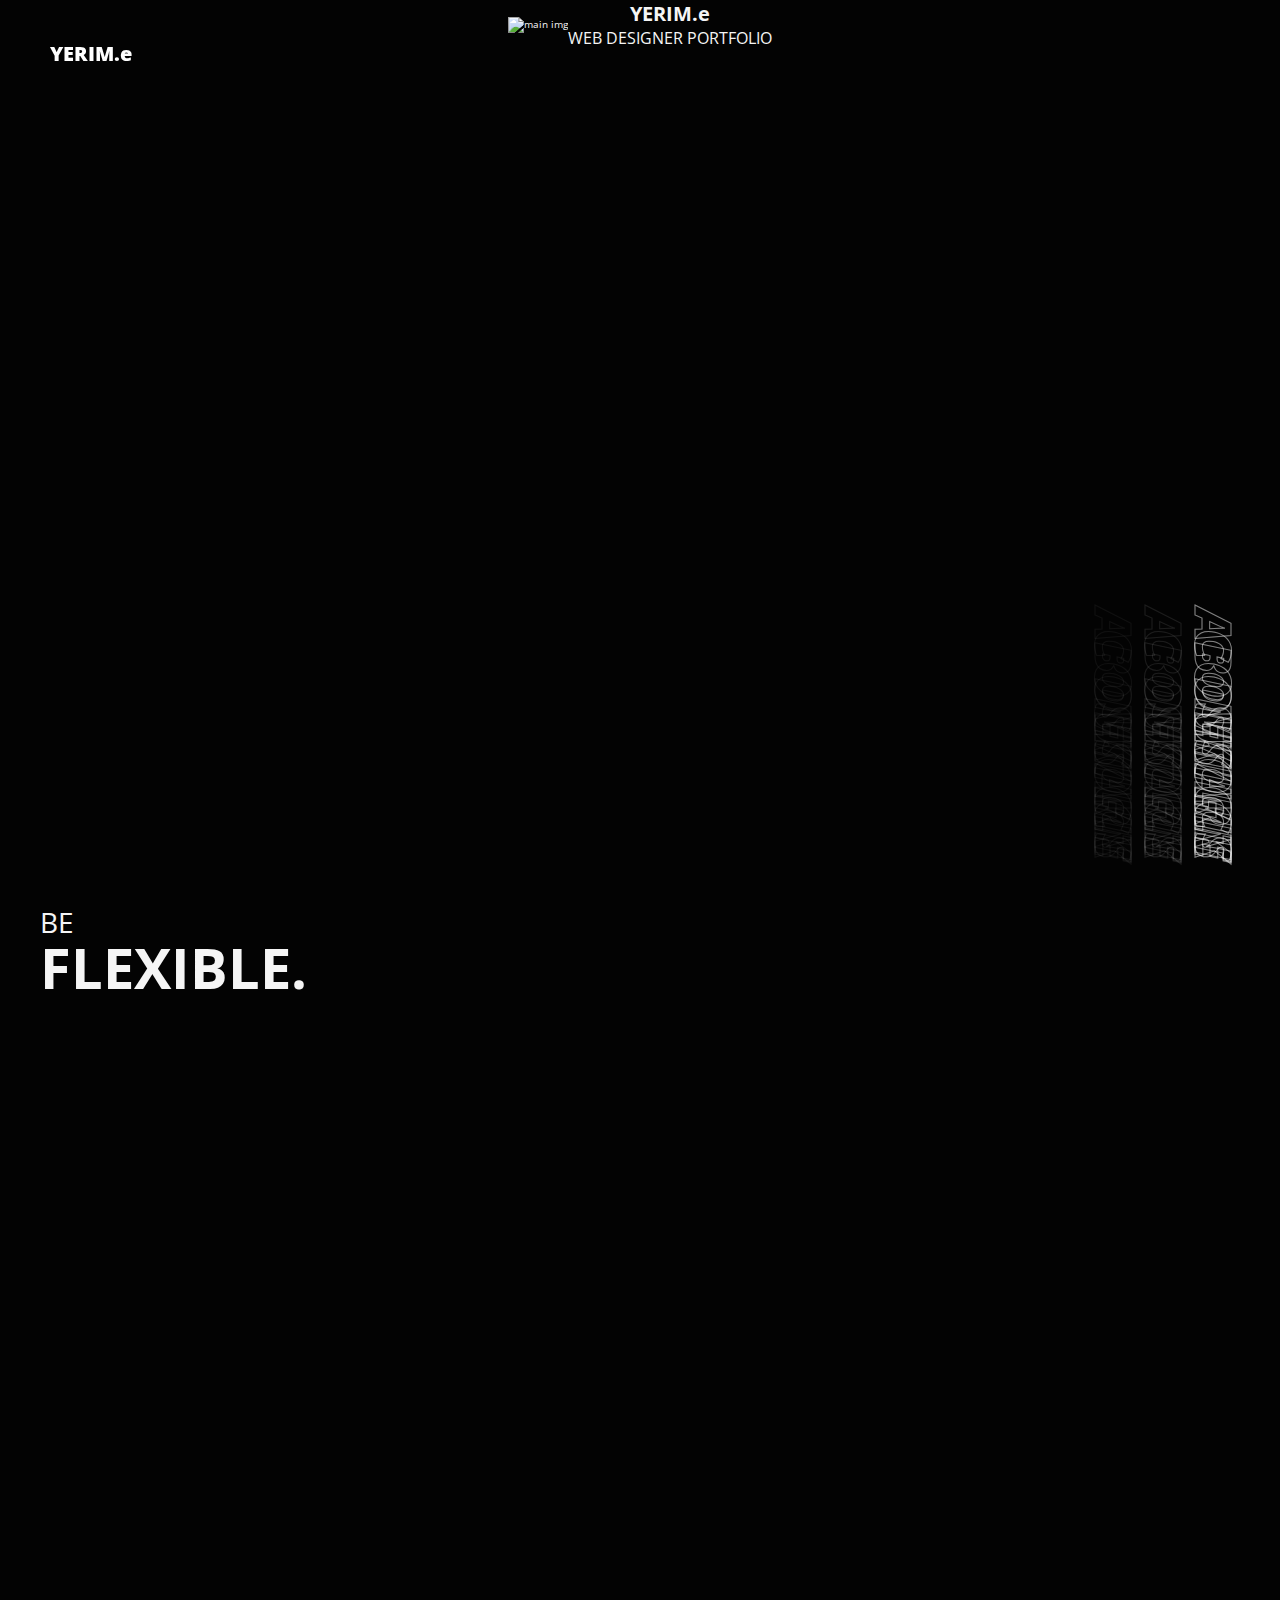
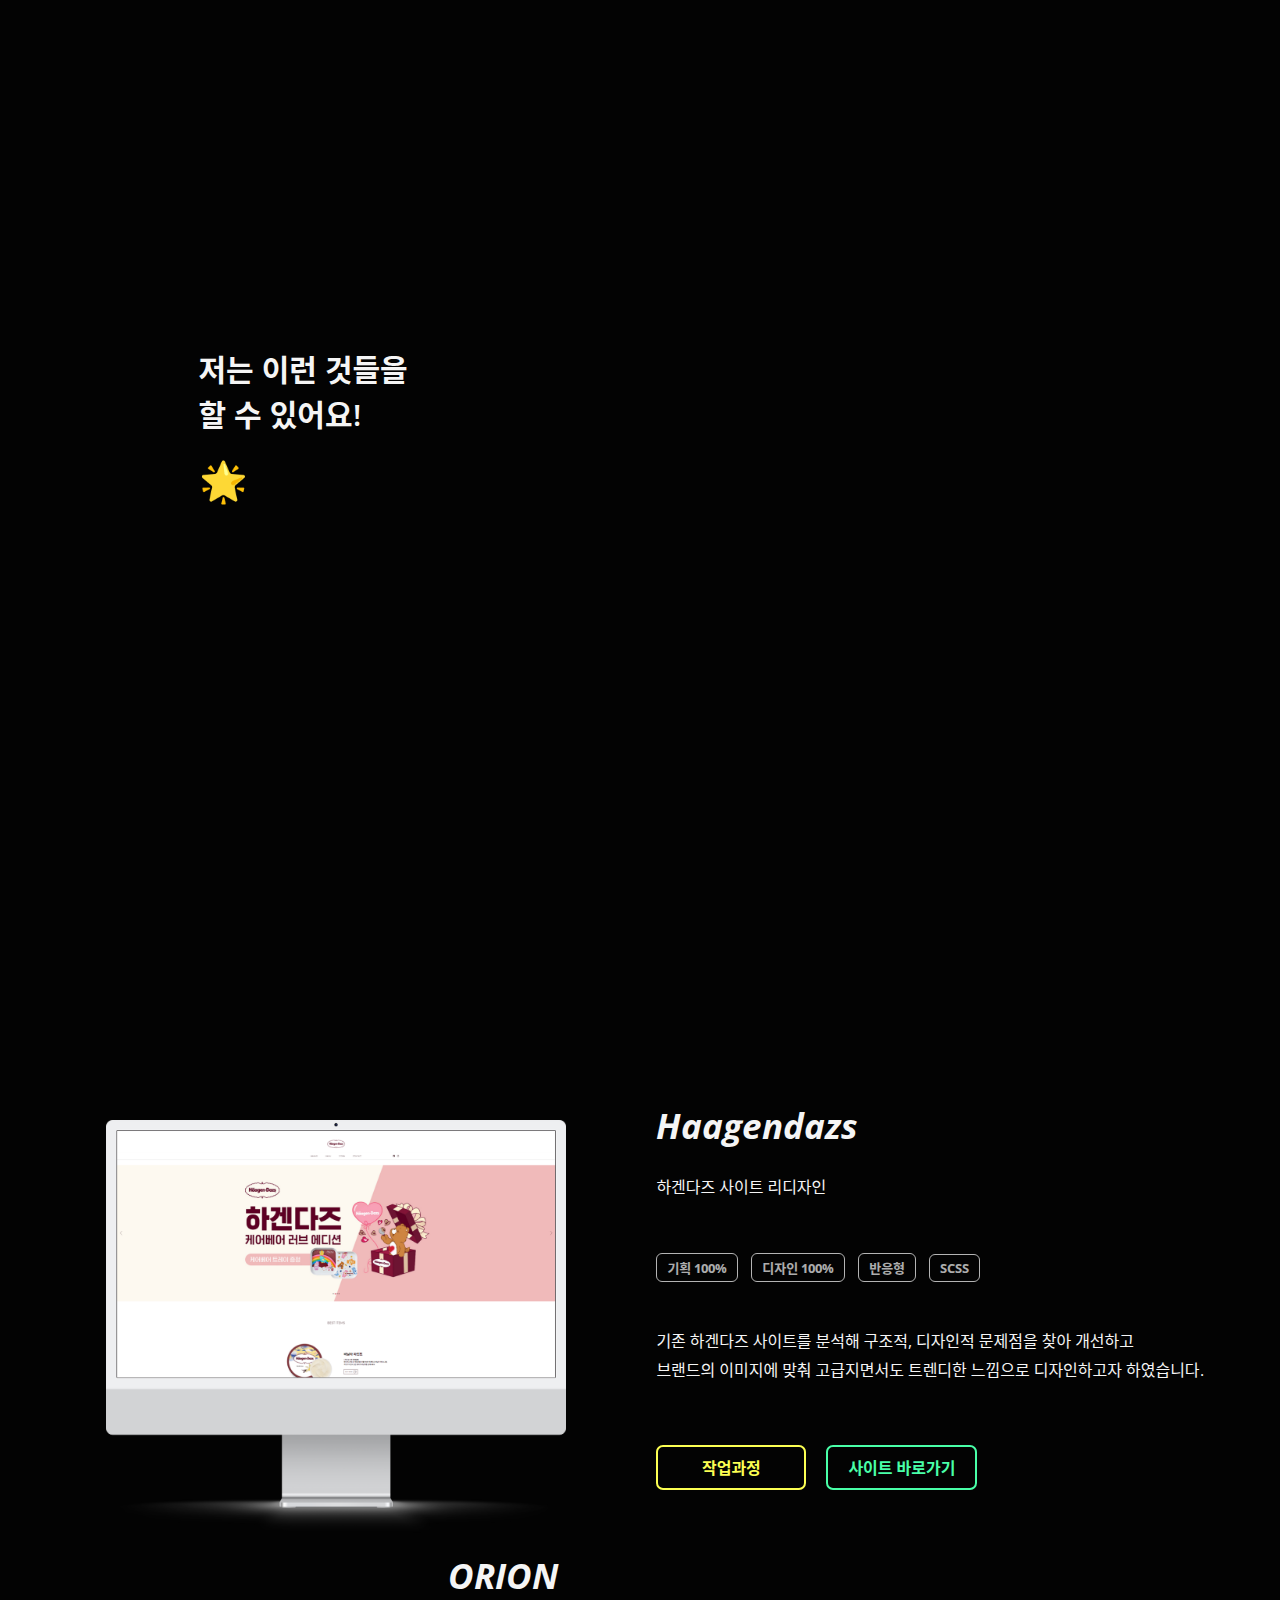
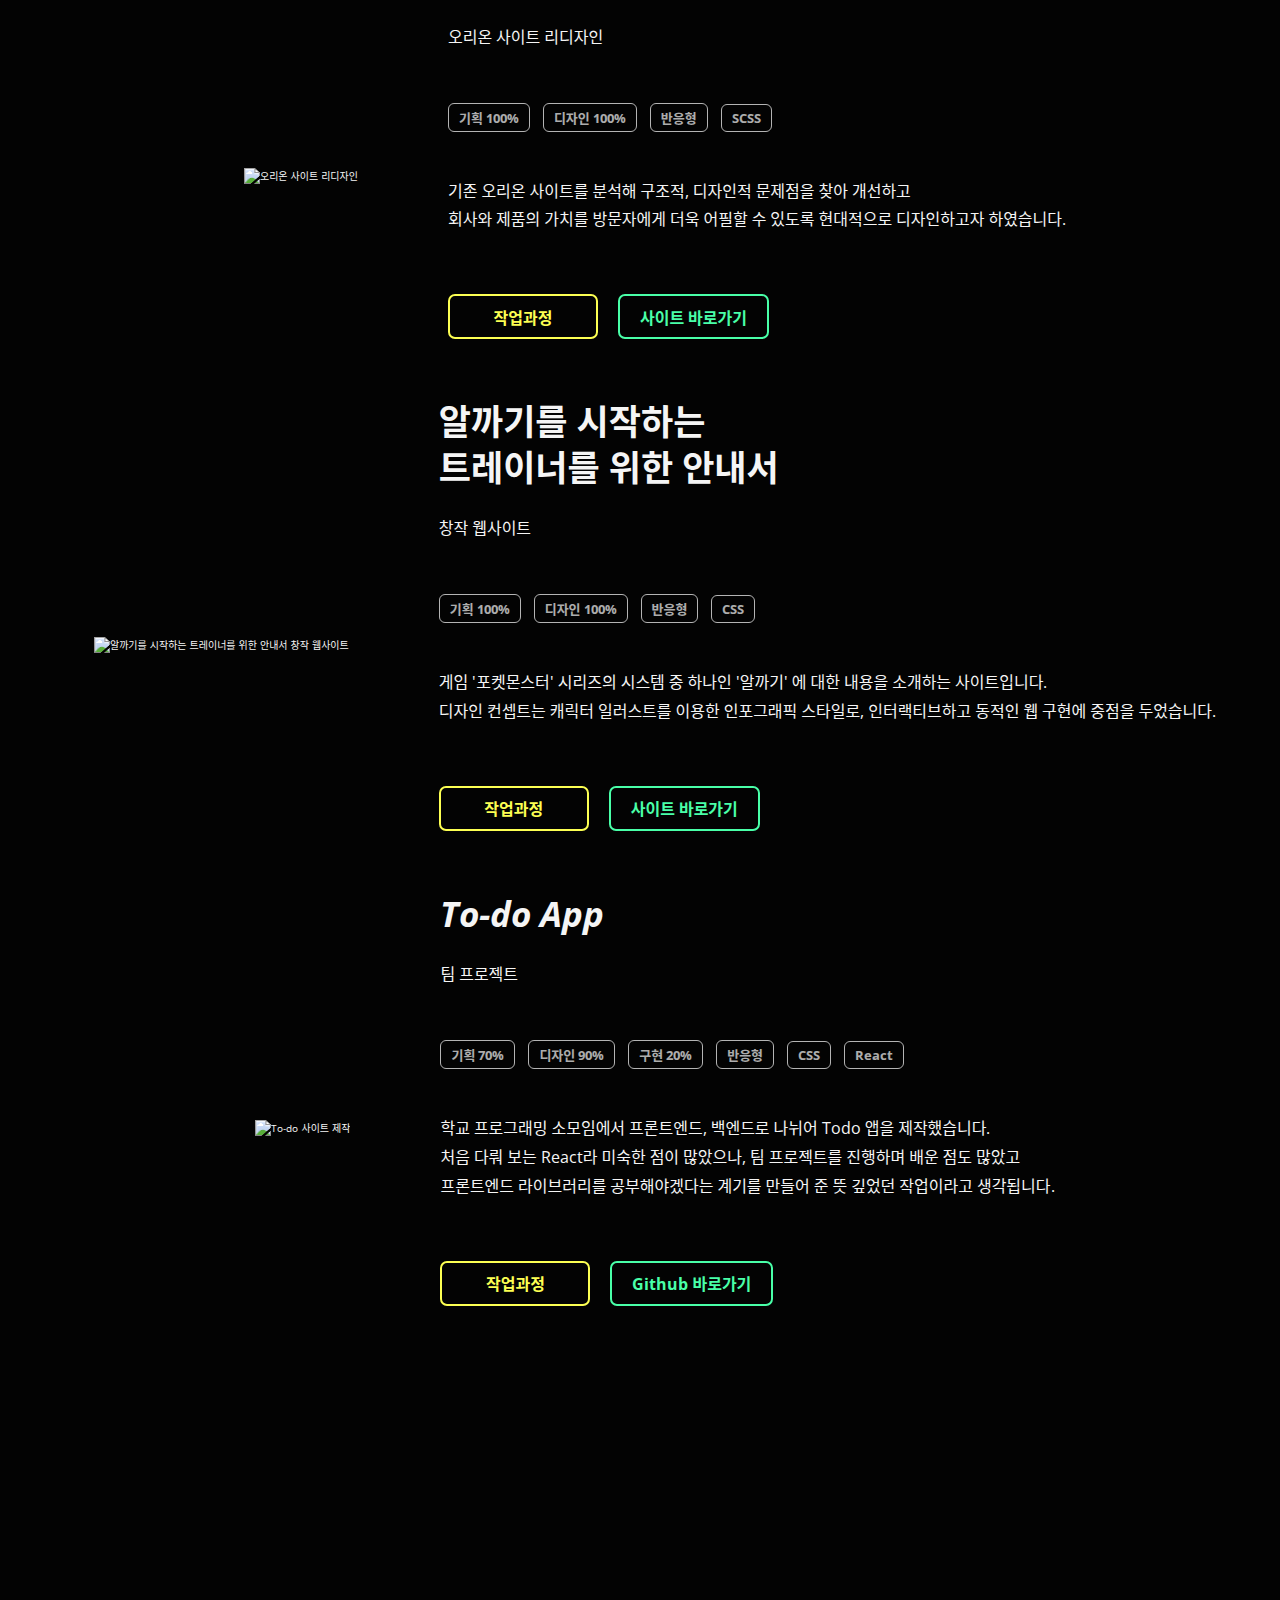
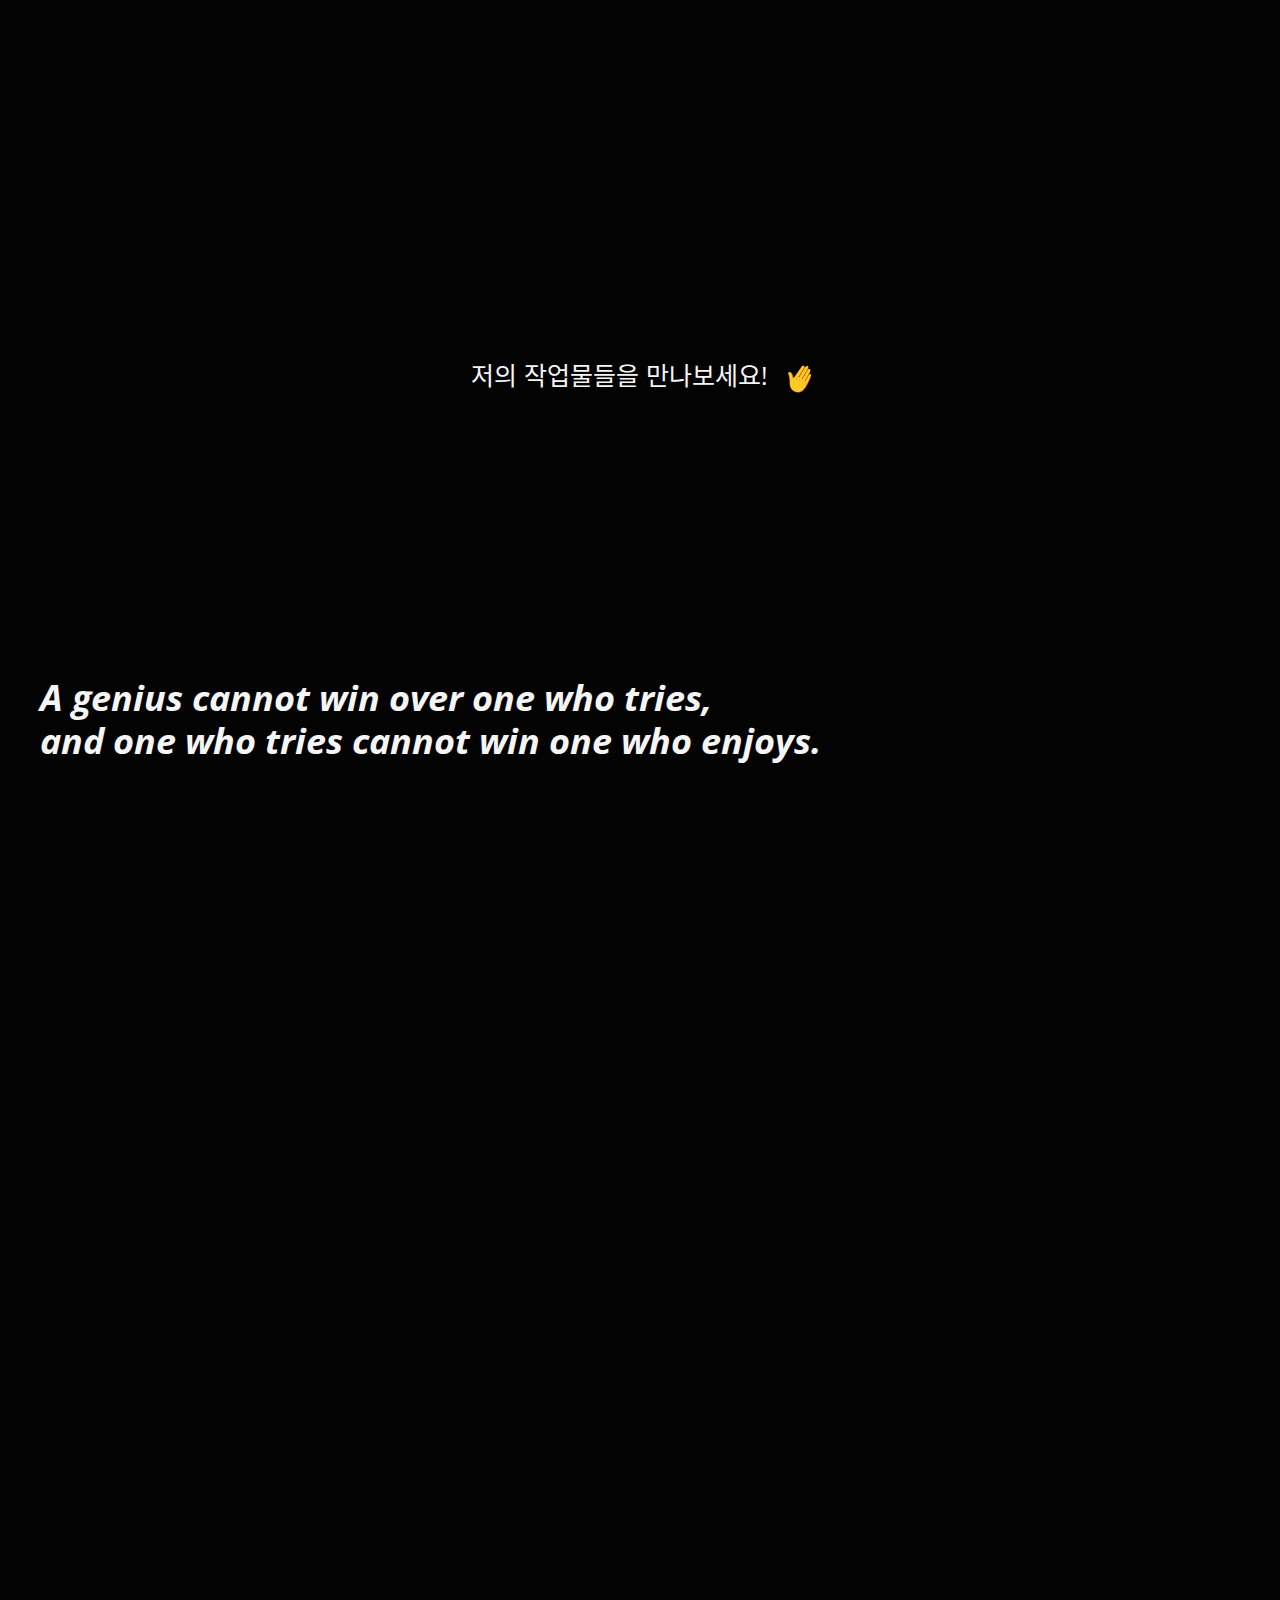
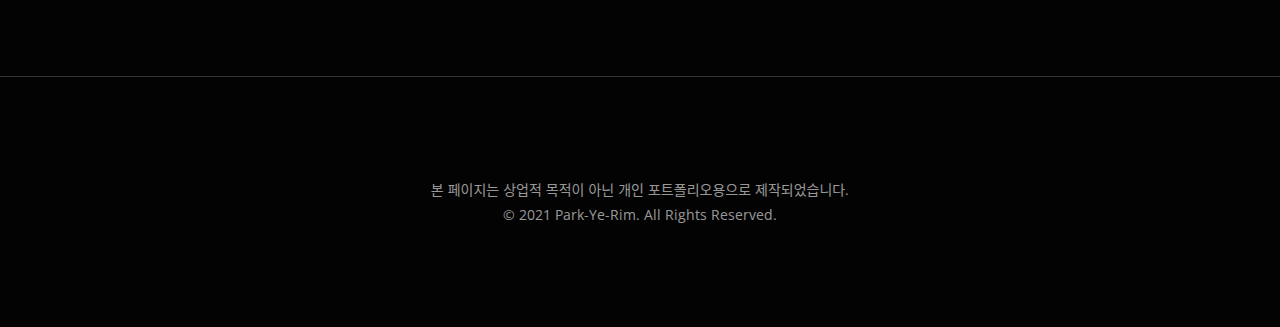
==== index.html @ 938a6f98 "work 상세페이지 반응형 레이아웃 작업" ====
<!DOCTYPE html>
<html lang="ko">

<head>
    <meta charset="UTF-8">
    <meta name="viewport" content="width=device-width, initial-scale=1.0">
    <title>YERIM.e</title>

    <!-- font -->
    <link rel="preconnect" href="https://fonts.gstatic.com">
    <link href="https://fonts.googleapis.com/css2?family=Noto+Sans+KR:wght@100;300;400;500;700;900&display=swap"
        rel="stylesheet">
        <link rel="preconnect" href="https://fonts.gstatic.com">
    <link href="https://fonts.googleapis.com/css2?family=Open+Sans:ital,wght@0,300;0,400;0,600;0,700;0,800;1,300;1,400;1,600;1,700;1,800&display=swap" rel="stylesheet">

     <!-- jquery -->
    <script src="https://cdnjs.cloudflare.com/ajax/libs/jquery/3.5.1/jquery.min.js"
    integrity="sha512-bLT0Qm9VnAYZDflyKcBaQ2gg0hSYNQrJ8RilYldYQ1FxQYoCLtUjuuRuZo+fjqhx/qtq/1itJ0C2ejDxltZVFg=="
    crossorigin="anonymous"></script>

    <!-- font awesome -->
    <link rel="stylesheet" href="https://cdnjs.cloudflare.com/ajax/libs/font-awesome/5.15.2/css/all.min.css"
        integrity="sha512-HK5fgLBL+xu6dm/Ii3z4xhlSUyZgTT9tuc/hSrtw6uzJOvgRr2a9jyxxT1ely+B+xFAmJKVSTbpM/CuL7qxO8w=="
        crossorigin="anonymous" />        
       
        <!-- fullpage -->
        <script src="js/scrolloverflow.js"></script>
    <script src="https://cdnjs.cloudflare.com/ajax/libs/fullPage.js/3.0.9/fullpage.min.js"></script>
    <link rel="stylesheet" href="https://cdnjs.cloudflare.com/ajax/libs/fullPage.js/3.0.9/fullpage.min.css">

        <!-- custom -->
        <link rel="stylesheet" href="css/style.css">
        <script src="js/script.js"></script>
        <script src="js/fullpageInit.js"></script>
</head>

<body>
    <!-- header start -->
    <header id ="main-header" class="flex flex-ai-c flex-jc-b">
        <div class="logo"><a href="/">YERIM.e</a></div>
        <div class="sns-btn">
            <div class="dot flex flex-d-c flex-jc-c mb-s"><span></span><span></span><span></span></div>
            <ul class="sns flex flex-jc-c flex-ai-c">            
                <li><a href="#"><i class="fab fa-instagram"></i></a></li>
                <li><a target="_blank" href="https://github.com/Kimbangul"><i class="fab fa-github"></i></a></li>
                <li><a href="#"><i class="far fa-envelope"></i></i></a></li>
            </ul>
        </div>
        
    </header>
<!-- header end -->
<!-- contents start -->
    <div id="contents" class="wrap">
        <!-- main start -->
        <section id="main" class="section">

            <div class="con flex flex-jc-c flex-ai-c">
                <div class="img-box main-img">                    
                    <img src="img/cat.png" alt="main img">
                    <!-- <svg class="square" xmlns="http://www.w3.org/2000/svg" viewBox="0 0 1364 1365.719">
                        <rect id="사각형_1" data-name="사각형 1" class="cls-1" y="2" width="1364" height="1363.719"/>
                      </svg> -->
                </div>
                <div class="title no-drag flex flex-ai-c flex-d-c flex-jc-c">           
                    
                    <h1 class="title-front">YERIM.<span>e</span></h1>
                    <!-- <h1 class="title-back">YERIM.e</h1> -->
                    <h2 class="sub-title">WEB DESIGNER PORTFOLIO</h3>                 
                </div>
            </div>


            <video id="video-bg" autoplay="true" loop="loop" muted="muted" volume="0" data-keepplaying>
                <source src="img/smoke_bg2.mp4" type="video/mp4">
            </video>

            
        </section>
        <!-- main end -->
        <!-- about me start -->
        <section id="about-me" class="section fp-auto-height fp-auto-height-responsive">
            <h2 class="section-title" data-section-title="ABOUT ME">
                ABOUT ME
             </h2>
             <div class="con">
                 <div class="text-box">
                     <p class="pr">
                         BE <br>                      
                         <span class="bold">FLEXIBLE.</span>
                     </p>

                     <div class="introduction">
                         <p>
                             안녕하세요, 신입 웹 퍼블리셔 <span class="bold">박예림</span>입니다. <br>
                            흥미로운 것은 오래 기억됩니다. 저는 <span class="underline">재미있고, 기억에 남는 웹</span>을 만드는 것을 좋아합니다. <br>
                            특히 CSS와 Javascript를 이용해 모션을 주고, 동적인 화면을 구사하는 것에 관심이 많습니다. <br>                            
                            보는 사람들에게 하여금 브랜드를 기억시키고 가치를 높이는 것이 제 일이라고 생각합니다.<br>
                         </p>
                         <p>
                            개발에도 관심이 있어 꾸준히 프로그래밍 스터디에 참여하며 개발 공부를 게을리 하지 않고 있습니다.<br>
                            웹 개발은 혼자 하는 일이 아닌 만큼 사람들 간 <span class="underline">약속, 그리고 소통</span>이 중요하다고 생각합니다. <br>
                            유연한 소통을 할 수 있도록, <br class="mb-s"> 항상 경청하고 열린 자세로 임하는<br> 
                            <span class="bold">flexible</span>한 사람이 되겠습니다.
                         </p>
                         <div class="link-box">
                             <a target="_blank" href="https://meadow-touch-c48.notion.site/fefaf8401a0f489b8c3e111db4e263ba">이력서 보기</a>
                         </div>
                         <ul class="career-list">
                             <li>1998.07.12 출생</li>
                             <li>2022.02 홍익대학교 세종캠퍼스 <br class="mb-s">게임그래픽디자인학과 졸업</li>
                             <li>2019.11 ACA Illustrator 취득</li>
                             <li>2021.06 ACA Photoshop 취득</li>
                             <li>2021.07 웹디자인기능사 취득</li>
                         </ul>
                         
                     </div>
                 </div>
             </div>
        </section>
        <!-- about me end -->
        <!-- skills start -->
        <section id="skills" class="section ">           
           <h2 class="section-title" data-section-title="SKILLS">
               SKILLS
            </h2>
           <div class="con flex flex-d-c flex-jc-c flex-ai-c">
               <div class="text-box flex flex-ai-c flex-jc-c">
                <p>저는 이런 것들을<br> 할 수 있어요! <br><span class="icon">&#127775;</span> </p>
                
                <ul class="skill-description">
                    <li>Photoshop, Illustrator를 이용한 <br class="mb-s"> <span class="bold">디자인 및 편집 작업</span>이 가능합니다.</li>
                    <li>XD, Figma를 이용한 <br class="mb-s"> <span class="bold">UX/UI 설계와 프로토타이핑</span>이 가능합니다.</li>
                    <li>After effects를 이용한 <br class="mb-s"> <span class="bold">모션그래픽 제작 및 영상 편집</span>을 할 수 있습니다.</li>
                    <li>HTML5, CSS, Javascript, JQuery를 이용해 <br class="mb-s"> <span class="bold">웹 표준</span>을 지키며 <br><span class="bold">반응형 웹 퍼블리싱</span>을 할 수 있습니다.</li>
                    <li><a target="_blank" href="https://meadow-touch-c48.notion.site/bc3f84e79c34469384c6bc478123a3aa?v=5abdf4640fac46d6921b154be551955f">그 외에 Python, C언어를 공부했고 <br class="mb-s"> 현재는 <span class="bold">Vue.js</span>를 공부하고 있습니다.</a></li>

                    
                </ul>
               </div>

               <div class="skill-list flex">
                   <ul class="row flex flex-jc-c flex-ai-c ">
                    <li class="skill">
                        <img src="img/icon/html.png" alt="HTML5">                        
                    </li>
                    <li class="skill"><img src="img/icon/css.png" alt="CSS3"></li>
                    <li class="skill"><img src="img/icon/js.png" alt="Javascript"></li>
                    <li class="skill"><img src="img/icon/jquery.png" alt="Jquery"></li>
                    <li class="skill"><img src="img/icon/ps.png" alt="Photoshop"></li>
                    <li class="skill"><img src="img/icon/ai.png" alt="Illustrator"></li>
                    <li class="skill"><img src="img/icon/ae.png" alt="After effects"></li>
                    <li class="skill"><img src="img/icon/xd.png" alt="XD"></li>
                    <li class="skill"><img src="img/icon/figma.png" alt="Figma"></li>                   
                    <li class="skill"><img src="img/icon/vue.png" alt="Vue"></li>
                    <li class="skill"><img src="img/icon/c.png" alt="C"></li>
                    <li class="skill"><img src="img/icon/python.png" alt="Python"></li>
                   </ul>
               </div>
               
               
           </div>
        </section>
        <!-- skills end -->
        <!-- works start -->
        <section id="work" class="section ">
            <h2 class="section-title" data-section-title="WORK">
                WORK
             </h2>
             <div class="con">
                 <div class="slide work-wrap">
                    <div class="work flex flex-jc-c flex-ai-c;">
                        <div class="num mb-s">
                            01
                        </div>
                        <div class="img-box">
                            <img src="img/site01.png" alt="하겐다즈 사이트 리디자인">
                        </div>
                        <div class="text-box flex flex-d-c flex-jc-c">
                            

                            <div class="title-con">
                                <h3 class="site-title">Haagendazs</h3>
                                 <h4 class="sub-title">하겐다즈 사이트 리디자인</p></h4>
                            </div>
                            
                            <ul class="tag-list">
                                <li class="tag">기획 100%</li>
                                <li class="tag">디자인 100%</li>
                                <li class="tag">반응형</li>
                                <li class="tag">SCSS</li>
                            </ul>      
                            
                            <p>
                                기존 하겐다즈 사이트를 분석해 <br class="mb-s"> 구조적, 디자인적 문제점을 찾아 개선하고<br>
                                브랜드의 이미지에 맞춰 고급지면서도 트렌디한 느낌으로 디자인하고자 하였습니다.                               
                            </p>
    
                            <div class="link-box flex flex-ai-c">
                                <a class="flex flex-ai-c flex-jc-c" href="/work/site01.html">작업과정</a>
                                <a class="flex flex-ai-c flex-jc-c" href="https://kimbangul.github.io/haagendazs/" target="_blank">사이트 바로가기</a>
                            </div>
                        </div>
    
                    </div>
                 </div>
                 <div class="slide  work-wrap">
                    <div class="work flex flex-jc-c flex-ai-c;">
                        <div class="num mb-s">
                            02
                        </div>
                        <div class="img-box">
                            <img src="img/site02.png" alt="오리온 사이트 리디자인">
                        </div>
                        <div class="text-box flex flex-d-c flex-jc-c">
                            <div class="title-con">
                                <h3 class="site-title">ORION</h3>
                                 <h4 class="sub-title">오리온 사이트 리디자인</p></h4>
                            </div>
                            
                            <ul class="tag-list">
                                <li class="tag">기획 100%</li>
                                <li class="tag">디자인 100%</li>
                                <li class="tag">반응형</li>
                                <li class="tag">SCSS</li>
                            </ul>      
                            
                            <p>
                                기존 오리온 사이트를 분석해 <br class="mb-s"> 구조적, 디자인적 문제점을 찾아 개선하고<br>
                                회사와 제품의 가치를 방문자에게 더욱 어필할 수 있도록 현대적으로 디자인하고자 하였습니다.                               
                            </p>
    
                            <div class="link-box flex flex-ai-c">
                                <a class="flex flex-ai-c flex-jc-c" href="#">작업과정</a>
                                <a class="flex flex-ai-c flex-jc-c" href="https://kimbangul.github.io/orion/" target="_blank">사이트 바로가기</a>
                            </div>
                        </div>
    
                    </div>
                 </div>

                 <div class="slide  work-wrap">
                    <div class="work flex flex-jc-c flex-ai-c;">
                        <div class="num mb-s">
                            03
                        </div>
                        <div class="img-box">
                            <img src="img/site03.png" alt="알까기를 시작하는 트레이너를 위한 안내서 창작 웹사이트">
                        </div>
                        <div class="text-box flex flex-d-c flex-jc-c">
                            <div class="title-con">
                                <h3 class="site-title normal">알까기를 시작하는<br>트레이너를 위한 안내서</h3>
                                 <h4 class="sub-title">창작 웹사이트</p></h4>
                            </div>
                            
                            <ul class="tag-list">
                                <li class="tag">기획 100%</li>
                                <li class="tag">디자인 100%</li>
                                <li class="tag">반응형</li>
                                <li class="tag">CSS</li>
                            </ul>      
                            
                            <p>
                                게임 '포켓몬스터' 시리즈의 시스템 중 하나인 '알까기' 에 대한 내용을 소개하는 사이트입니다.<br>
                                디자인 컨셉트는 캐릭터 일러스트를 이용한 인포그래픽 스타일로, 인터랙티브하고 동적인 웹 구현에 중점을 두었습니다.                      
                            </p>
    
                            <div class="link-box flex flex-ai-c">
                                <a class="flex flex-ai-c flex-jc-c" href="#">작업과정</a>
                                <a class="flex flex-ai-c flex-jc-c" href="https://kimbangul.github.io/interaction-lab/" target="_blank">사이트 바로가기</a>
                            </div>
                        </div>
    
                    </div>
                 </div>

                 <div class="slide  work-wrap">
                    <div class="work flex flex-jc-c flex-ai-c;">
                        <div class="num mb-s">
                            04
                        </div>
                        <div class="img-box">
                            <img src="img/site04.png" alt="To-do 사이트 제작">
                        </div>
                        <div class="text-box flex flex-d-c flex-jc-c">
                            <div class="title-con">
                                <h3 class="site-title">To-do App</h3>
                                 <h4 class="sub-title">팀 프로젝트</p></h4>
                            </div>
                            
                            <ul class="tag-list">
                                <li class="tag">기획 70%</li>
                                <li class="tag">디자인 90%</li>
                                <li class="tag">구현 20%</li>
                                <li class="tag">반응형</li>
                                <li class="tag">CSS</li>
                                <li class="tag">React</li>
                            </ul>      
                            
                            <p>
                                학교 프로그래밍 소모임에서 프론트엔드, 백엔드로 나뉘어 Todo 앱을 제작했습니다.<br>
                                처음 다뤄 보는 React라 미숙한 점이 많았으나, 팀 프로젝트를 진행하며 배운 점도 많았고<br>
                                프론트엔드 라이브러리를 공부해야겠다는 계기를 만들어 준 뜻 깊었던 작업이라고 생각됩니다.
                            </p>
    
                            <div class="link-box flex flex-ai-c">
                                <a class="flex flex-ai-c flex-jc-c" href="#">작업과정</a>
                                <a class="flex flex-ai-c flex-jc-c" href="https://github.com/Coding-matzip/To-do" target="_blank">Github 바로가기</a>
                            </div>
                        </div>
    
                    </div>
                 </div>                
             </div>

        </section>
        <!-- works end -->
        <!-- design start -->
        <section id="design" class="section fp-auto-height fp-auto-height-responsive">
            <h2 class="section-title" data-section-title="DESIGN">
                DESIGN
             </h2>
             <div class="con flex flex-d-c">
                 <ul class="gallery flex flex-jc-c flex-ai-c">
                     <li class="img-box"  data-gallery-title="밴드 'Poison Infector' 앨범 커버 작업"><a href="#"><img src="img/design01.png" alt="밴드 'Poison Infector' 앨범 커버 작업"></a></li>
                     <li class="img-box"  data-gallery-title="'뻐끔뻐끔 뽀모도로' UXUI 기획 및 디자인"><a href="#"><img src="img/design02.png" alt="'뻐끔뻐끔 뽀모도로' UXUI 기획 및 디자인"></a></li>
                     <li class="img-box" data-gallery-title="'꿈상점' UXUI 기획 및 색채 계획"><a href="#"><img src="img/design03.png" alt="'꿈상점' UXUI 기획 및 색채 계획"></a></li>
                     <li class="img-box" data-gallery-title="'심연의 장송곡' 키네틱타이포 MV"><a target="_blank" href="https://youtu.be/nIhcqw48Rc0"><img src="img/design04.png" alt="'심연의 장송곡' 키네틱타이포 MV"></a></li>
                     <li class="img-box" data-gallery-title="교내 동아리 '가리워진 길' 포스터 제작"><a href="#"><img src="img/design05.png" alt="교내 동아리 '가리워진 길' 포스터 제작"></a></li>
                     <li class="img-box" data-gallery-title="교내 동아리 '오키드' 포스터 제작"><a href="#"><img src="img/design06.png" alt="교내 동아리 '오키드' 포스터 제작"></a></li>
                     <li class="img-box" data-gallery-title="게임 UI 디자인 제작"><a href="#"><img src="img/design07.png" alt="게임 UI 디자인 제작"></a></li>
                     <li class="img-box"  data-gallery-title="게임 UI 디자인 제작"><a href="#"><img src="img/design08.png" alt="게임 UI 디자인 제작"></a></li>
                 </ul>

                 <p>저의 작업물들을 만나보세요! <span>&#129306;</span> </p>
             </div>
        </section>
        <!-- design end -->
        <!-- contact start -->
        <section id="contact" class="section">
            <div class="title-box">
                <h2 class="section-title" data-section-title="CONTACT">
                    CONTACT
                 </h2>
            </div>
            
             <div class="con">
                 <div class="text-box">
                     <p>
                        <span>A</span> genius cannot <br class="mb-s"> win over one who tries, <br>
                        and one who tries cannot win one who enjoys.

                     </p>
                     <p>
                        즐기는 자를 이길 수 있는 사람은 없습니다. <br>
                        저에게는 퍼블리싱 업무가 즐거운 일입니다. <br class="mb-s"> 그리고 좋아하는 일을 잘 해내고 싶은 욕심이 있습니다.<br>
                         <span class="bold underline">좋아하는 일을 즐기며 잘 해내는,</span><br>
                        그런 <span class="bold underline">멋진 사람</span>이 되고 싶습니다.
                        </p>
                        <p>
                        오늘보다 내일 더 멋진 사람이 되도록 노력하는, <br>
                        웹 퍼블리셔 <span class="bold">박예림</span>입니다.<br>
                        포트폴리오를 봐 주셔서 감사합니다 :)
                     </p>
                     <div class="link-box flex flex-ai-c">
                        <a class="flex flex-ai-c flex-jc-c" href="#"><i class="far fa-envelope"></i>Mail</a>
                        <a  class="flex flex-ai-c flex-jc-c" href="tel:010.7707.0968"><i class="fas fa-phone-alt"></i>TEL</a>
                        <a class="flex flex-ai-c flex-jc-c" href="https://github.com/kimbangul" target="_blank"><i class="fab fa-github"></i>Github</a>                        
                    </div>
                 </div>
             </div>
        </section>
        <!-- contact end -->
        <footer class="section fp-auto-height fp-auto-height-responsive">
            <div class="con">
                <div class="text-box">
                    본 페이지는 상업적 목적이 아닌 <br class="mb-s"> 개인 포트폴리오용으로 제작되었습니다.<br>
                    <span class="copy">© 2021 Park-Ye-Rim. All Rights Reserved.</span>   
                </div>
            </div>
            
        </footer>
    </div>
    
    
    <!-- contents end -->
</body>

</html>
---- css/style.css ----
@charset "UTF-8";
* {
  padding: 0;
  margin: 0;
  list-style: none;
  text-decoration: none;
  -webkit-box-sizing: border-box;
          box-sizing: border-box;
  color: inherit;
  -webkit-transition: font-size 0.3s, padding 0.3s, margin 0.3s;
  transition: font-size 0.3s, padding 0.3s, margin 0.3s; }

a,
img {
  display: block; }

@-webkit-keyframes main-ani {
  0% {
    opacity: 0.2; }
  100% {
    opacity: 1; } }

@keyframes main-ani {
  0% {
    opacity: 0.2; }
  100% {
    opacity: 1; } }
@-webkit-keyframes fade-up {
  0% {
    opacity: 0;
    margin-top: 30px; }
  20% {
    opacity: 0;
    margin-top: 30px; }
  40% {
    opacity: 1;
    margin-top: 0px; }
  100% {
    opacity: 1;
    margin-top: 0px; } }
@keyframes fade-up {
  0% {
    opacity: 0;
    margin-top: 30px; }
  20% {
    opacity: 0;
    margin-top: 30px; }
  40% {
    opacity: 1;
    margin-top: 0px; }
  100% {
    opacity: 1;
    margin-top: 0px; } }
@-webkit-keyframes fade-up-transform {
  0% {
    opacity: 0;
    -webkit-transform: translateY(30px);
            transform: translateY(30px); }
  20% {
    opacity: 0;
    -webkit-transform: translateY(30px);
            transform: translateY(30px); }
  40% {
    opacity: 1;
    -webkit-transform: translateY(0px);
            transform: translateY(0px); }
  100% {
    opacity: 1;
    -webkit-transform: translateY(0px);
            transform: translateY(0px); } }
@keyframes fade-up-transform {
  0% {
    opacity: 0;
    -webkit-transform: translateY(30px);
            transform: translateY(30px); }
  20% {
    opacity: 0;
    -webkit-transform: translateY(30px);
            transform: translateY(30px); }
  40% {
    opacity: 1;
    -webkit-transform: translateY(0px);
            transform: translateY(0px); }
  100% {
    opacity: 1;
    -webkit-transform: translateY(0px);
            transform: translateY(0px); } }
@-webkit-keyframes icon-rotate {
  0% {
    -webkit-transform: rotate(30deg);
            transform: rotate(30deg); }
  100% {
    -webkit-transform: rotate(-30deg);
            transform: rotate(-30deg); } }
@keyframes icon-rotate {
  0% {
    -webkit-transform: rotate(30deg);
            transform: rotate(30deg); }
  100% {
    -webkit-transform: rotate(-30deg);
            transform: rotate(-30deg); } }
@-webkit-keyframes icon-jump {
  0% {
    -webkit-transform: translateY(0);
            transform: translateY(0); }
  50% {
    -webkit-transform: translateY(-20px);
            transform: translateY(-20px); }
  100% {
    -webkit-transform: translateY(0);
            transform: translateY(0); } }
@keyframes icon-jump {
  0% {
    -webkit-transform: translateY(0);
            transform: translateY(0); }
  50% {
    -webkit-transform: translateY(-20px);
            transform: translateY(-20px); }
  100% {
    -webkit-transform: translateY(0);
            transform: translateY(0); } }
@-webkit-keyframes prev-ani {
  0% {
    -webkit-transform: translateX(-10px);
            transform: translateX(-10px); }
  100% {
    -webkit-transform: translateX(-20px);
            transform: translateX(-20px); } }
@keyframes prev-ani {
  0% {
    -webkit-transform: translateX(-10px);
            transform: translateX(-10px); }
  100% {
    -webkit-transform: translateX(-20px);
            transform: translateX(-20px); } }
@-webkit-keyframes next-ani {
  0% {
    -webkit-transform: translateX(10px);
            transform: translateX(10px); }
  100% {
    -webkit-transform: translateX(20px);
            transform: translateX(20px); } }
@keyframes next-ani {
  0% {
    -webkit-transform: translateX(10px);
            transform: translateX(10px); }
  100% {
    -webkit-transform: translateX(20px);
            transform: translateX(20px); } }
@-webkit-keyframes gallery-ani {
  0% {
    -webkit-transform: scale(0);
            transform: scale(0); }
  70% {
    -webkit-transform: scale(1.1);
            transform: scale(1.1); }
  100% {
    -webkit-transform: scale(1);
            transform: scale(1); } }
@keyframes gallery-ani {
  0% {
    -webkit-transform: scale(0);
            transform: scale(0); }
  70% {
    -webkit-transform: scale(1.1);
            transform: scale(1.1); }
  100% {
    -webkit-transform: scale(1);
            transform: scale(1); } }
@-webkit-keyframes up-down-ani {
  0% {
    -webkit-transform: translateY(0);
            transform: translateY(0); }
  100% {
    -webkit-transform: translateY(10px);
            transform: translateY(10px); } }
@keyframes up-down-ani {
  0% {
    -webkit-transform: translateY(0);
            transform: translateY(0); }
  100% {
    -webkit-transform: translateY(10px);
            transform: translateY(10px); } }
@-webkit-keyframes icon-rotate2 {
  0% {
    -webkit-transform: rotate(15deg);
            transform: rotate(15deg); }
  100% {
    -webkit-transform: rotate(0deg);
            transform: rotate(0deg); } }
@keyframes icon-rotate2 {
  0% {
    -webkit-transform: rotate(15deg);
            transform: rotate(15deg); }
  100% {
    -webkit-transform: rotate(0deg);
            transform: rotate(0deg); } }
.con {
  max-width: 1200px;
  margin: 0 auto; }

.img-box img {
  width: 100%; }

.tag-list {
  margin: 20px 0 35px 0; }
  .tag-list > li {
    display: inline-block;
    font-size: 1.3em;
    font-weight: 700;
    padding: 4px 10px;
    margin-right: 10px;
    border-radius: 6px;
    border: 1px solid #fff;
    opacity: 0.7; }

.link-box {
  display: inline-block; }
  .link-box a {
    min-width: 150px;
    padding: 0 20px;
    height: 45px;
    font-size: 1.6em;
    border-radius: 7px;
    -webkit-transform: scale(1);
            transform: scale(1);
    -webkit-transition: background 0.3s, color 0.3s, -webkit-transform 0.3s;
    transition: background 0.3s, color 0.3s, -webkit-transform 0.3s;
    transition: transform 0.3s, background 0.3s, color 0.3s;
    transition: transform 0.3s, background 0.3s, color 0.3s, -webkit-transform 0.3s;
    margin-right: 0px;
    border: 2px solid #49FFA8;
    color: #49FFA8;
    font-weight: 700;
    display: -webkit-box;
    display: -ms-flexbox;
    display: flex;
    -webkit-box-align: center;
        -ms-flex-align: center;
            align-items: center;
    -webkit-box-pack: center;
        -ms-flex-pack: center;
            justify-content: center;
    text-align: center; }
    .link-box a:hover {
      -webkit-transform: scale(0.9);
              transform: scale(0.9);
      color: #030303;
      background-color: #49FFA8; }
    @media (min-width: 2000px) {
      .link-box a {
        min-width: 200px;
        height: 55px; } }

.site-title {
  font-size: 4em;
  font-weight: 700;
  font-style: italic;
  line-height: 1.3em; }
  @media (max-width: 700px) {
    .site-title {
      font-size: 3.2em; } }
  @media (max-width: 500px) {
    .site-title {
      font-size: 2.8em; } }

.sub-title {
  font-size: 1.8em;
  font-weight: 400; }
  @media (max-width: 700px) {
    .sub-title {
      font-size: 1.6em; } }
  @media (max-width: 500px) {
    .sub-title {
      font-size: 1.4em; } }

.icon {
  display: inline-block; }

.underline {
  text-decoration: underline; }

.normal {
  font-style: normal !important; }

.section-title {
  font-weight: 900;
  font-size: 5em;
  font-style: italic;
  position: absolute;
  right: 100px;
  bottom: 40px;
  opacity: 0.5;
  color: transparent;
  -webkit-text-stroke: 1px #fff;
  -webkit-transform: rotate(90deg);
          transform: rotate(90deg);
  -webkit-transform-origin: right bottom;
          transform-origin: right bottom;
  white-space: nowrap; }
  .section-title::after {
    content: attr(data-section-title);
    display: block;
    position: absolute;
    color: transparent;
    -webkit-text-stroke: 1px #fff;
    top: 50px;
    opacity: 0.2; }
  .section-title::before {
    content: attr(data-section-title);
    display: block;
    position: absolute;
    color: transparent;
    -webkit-text-stroke: 1px #fff;
    top: 100px;
    opacity: 0.1; }

.bold {
  font-weight: bold; }

.flex {
  display: -webkit-box;
  display: -ms-flexbox;
  display: flex; }

.flex-ai-c {
  -webkit-box-align: center;
      -ms-flex-align: center;
          align-items: center; }

.flex-jc-c {
  -webkit-box-pack: center;
      -ms-flex-pack: center;
          justify-content: center; }

.flex-jc-a {
  -ms-flex-pack: distribute;
      justify-content: space-around; }

.flex-jc-b {
  -webkit-box-pack: justify;
      -ms-flex-pack: justify;
          justify-content: space-between; }

.flex-jc-e {
  -webkit-box-pack: end;
      -ms-flex-pack: end;
          justify-content: flex-end; }

.flex-d-c {
  -webkit-box-orient: vertical;
  -webkit-box-direction: normal;
      -ms-flex-direction: column;
          flex-direction: column; }

.flex-1-0-0 {
  -webkit-box-flex: 1;
      -ms-flex: 1 0 0px;
          flex: 1 0 0; }

.no-drag {
  -webkit-user-select: none;
     -moz-user-select: none;
      -ms-user-select: none;
          user-select: none; }

.sub-section {
  width: 100%;
  min-height: 100vh; }

#fp-nav ul li a span,
.fp-slidesNav ul li a span {
  background: #fff;
  opacity: 0.5; }

#fp-nav ul li a.active span,
#fp-nav ul li:hover a.active span,
.fp-slidesNav ul li a.active span,
.fp-slidesNav ul li:hover a.active span {
  opacity: 1; }

#fp-nav ul li .fp-tooltip {
  font-weight: 600; }

#fp-nav ul li:last-child {
  display: none; }

html,
body {
  font-size: 10px;
  font-family: 'Open Sans', 'Noto Sans CJK KR', sans-serif;
  background: #030303;
  color: #F5F5F5;
  overflow-x: hidden !important;
  min-width: 280px; }

section {
  min-height: 100vh; }

::-webkit-scrollbar {
  width: 6px; }

::-webkit-scrollbar-thumb {
  background-color: #49FFA8;
  border-radius: 3px; }

::-webkit-scrollbar-track {
  background: #4E4C4C; }

#main-header {
  width: 100%;
  position: fixed;
  z-index: 999;
  top: 0;
  left: 0;
  padding: 40px 50px;
  color: #fff;
  font-size: 2em; }
  #main-header > div.logo {
    font-weight: 900;
    opacity: 1;
    -webkit-transition: color 0.3s;
    transition: color 0.3s; }
    #main-header > div.logo:hover {
      color: #49FFA8; }
  #main-header > .sns-btn {
    position: relative;
    -ms-flex-item-align: center;
        align-self: center;
    padding: 0 20px;
    margin-right: -20px; }
    #main-header > .sns-btn > div.dot {
      -webkit-box-orient: vertical;
      -webkit-box-direction: normal;
          -ms-flex-direction: column;
              flex-direction: column;
      pointer-events: none; }
      #main-header > .sns-btn > div.dot > span {
        position: relative;
        display: inline-block;
        width: 3px;
        height: 3px;
        background: #fff;
        border-radius: 100%;
        margin-bottom: 3px; }
        #main-header > .sns-btn > div.dot > span:last-child {
          margin-bottom: 0; }
    #main-header > .sns-btn ul.sns > li > a {
      font-size: 0.8em;
      padding: 0 10px;
      opacity: 1;
      -webkit-transition: color 0.3s;
      transition: color 0.3s; }
      #main-header > .sns-btn ul.sns > li > a:hover {
        color: #49FFA8; }
      #main-header > .sns-btn ul.sns > li > a > i {
        pointer-events: none; }

#video-bg {
  position: absolute;
  top: 0;
  left: 0;
  min-width: 100%;
  min-height: 100%;
  width: auto;
  height: auto;
  z-index: 0;
  overflow: hidden; }

#main {
  width: 100%;
  height: 100%;
  position: relative;
  overflow: hidden; }
  #main > div.fp-tableCell div.con {
    position: relative;
    z-index: 2;
    width: 100%;
    height: 100%;
    -webkit-animation: main-ani 1s ease-in-out 0.5s 1 alternate both;
            animation: main-ani 1s ease-in-out 0.5s 1 alternate both; }
    #main > div.fp-tableCell div.con > div.main-img {
      position: relative;
      width: 30%;
      min-width: 500px;
      max-width: 500px;
      height: auto;
      z-index: 3;
      opacity: 1;
      -webkit-transition: min-width 0.3s, opacity 0.5s;
      transition: min-width 0.3s, opacity 0.5s; }
      #main > div.fp-tableCell div.con > div.main-img:hover {
        opacity: 0.4; }
      #main > div.fp-tableCell div.con > div.main-img > img {
        position: relative; }
    #main > div.fp-tableCell div.con > div.title {
      font-size: 7.5em;
      letter-spacing: 0.18em;
      font-style: italic;
      color: #fff;
      white-space: nowrap;
      opacity: 1;
      -webkit-transition: font-size 0.3s, opacity 0.5s;
      transition: font-size 0.3s, opacity 0.5s;
      position: absolute;
      top: 55%;
      z-index: 5; }
      #main > div.fp-tableCell div.con > div.title > h1 {
        font-weight: 900; }
        #main > div.fp-tableCell div.con > div.title > h1 > span {
          font-style: normal; }
        #main > div.fp-tableCell div.con > div.title > h1.title-front {
          z-index: 4;
          -webkit-animation: fade-up 3s ease-in-out 1.5s 1 alternate both;
                  animation: fade-up 3s ease-in-out 1.5s 1 alternate both; }
        #main > div.fp-tableCell div.con > div.title > h1.title-back {
          -webkit-text-stroke: 1px rgba(255, 255, 255, 0.3);
          position: absolute;
          top: 10%;
          z-index: 1;
          -webkit-animation: fade-up 3s ease-in-out 2s 1 alternate both;
                  animation: fade-up 3s ease-in-out 2s 1 alternate both;
          color: transparent; }
      #main > div.fp-tableCell div.con > div.title > h2 {
        font-size: 0.2em;
        font-weight: 600;
        letter-spacing: 1em;
        -webkit-transform: translateY(-10px);
                transform: translateY(-10px);
        -webkit-animation: fade-up 5s ease-in-out 2.5s 1 alternate both;
                animation: fade-up 5s ease-in-out 2.5s 1 alternate both; }

#about-me div.con > div.text-box > .pr {
  line-height: 1.6em;
  font-size: 3em; }
  #about-me div.con > div.text-box > .pr > .bold {
    font-size: 2em; }
#about-me div.con > div.text-box > div.introduction {
  margin-top: 30px;
  font-weight: 300; }
  #about-me div.con > div.text-box > div.introduction > p {
    font-size: 1.8em;
    margin-bottom: 30px;
    line-height: 2em;
    opacity: 0;
    -webkit-transform: translateY(30px);
            transform: translateY(30px);
    -webkit-transition: opacity 0.3s, -webkit-transform 0.3s;
    transition: opacity 0.3s, -webkit-transform 0.3s;
    transition: opacity 0.3s, transform 0.3s;
    transition: opacity 0.3s, transform 0.3s, -webkit-transform 0.3s; }
    #about-me div.con > div.text-box > div.introduction > p > span {
      color: #49FFA8; }
    #about-me div.con > div.text-box > div.introduction > p:nth-of-type(2) {
      margin-bottom: 50px; }
  #about-me div.con > div.text-box > div.introduction > div.link-box {
    margin-bottom: 50px;
    opacity: 0;
    -webkit-transition: opacity 0.3s 0s;
    transition: opacity 0.3s 0s; }
    #about-me div.con > div.text-box > div.introduction > div.link-box > a {
      min-width: 150px;
      padding: 0 20px;
      height: 45px;
      font-size: 1.6em;
      border-radius: 7px;
      -webkit-transform: scale(1);
              transform: scale(1);
      -webkit-transition: background 0.3s, color 0.3s, -webkit-transform 0.3s;
      transition: background 0.3s, color 0.3s, -webkit-transform 0.3s;
      transition: transform 0.3s, background 0.3s, color 0.3s;
      transition: transform 0.3s, background 0.3s, color 0.3s, -webkit-transform 0.3s;
      margin-right: 0px;
      border: 2px solid #49FFA8;
      color: #49FFA8;
      font-weight: 700;
      display: -webkit-box;
      display: -ms-flexbox;
      display: flex;
      -webkit-box-align: center;
          -ms-flex-align: center;
              align-items: center;
      -webkit-box-pack: center;
          -ms-flex-pack: center;
              justify-content: center;
      text-align: center; }
      #about-me div.con > div.text-box > div.introduction > div.link-box > a:hover {
        -webkit-transform: scale(0.9);
                transform: scale(0.9);
        color: #030303;
        background-color: #49FFA8; }
      @media (min-width: 2000px) {
        #about-me div.con > div.text-box > div.introduction > div.link-box > a {
          min-width: 200px;
          height: 55px; } }
  #about-me div.con > div.text-box > div.introduction > ul.career-list {
    font-size: 1.4em;
    opacity: 0;
    -webkit-transition: opacity 0.3s 0s;
    transition: opacity 0.3s 0s; }
    #about-me div.con > div.text-box > div.introduction > ul.career-list > li {
      margin: 10px 0;
      list-style: disc; }
      #about-me div.con > div.text-box > div.introduction > ul.career-list > li::before {
        display: inline-block; }
#about-me.active div.con > div.text-box > div.introduction > p {
  -webkit-animation: fade-up-transform 3s ease-in-out 0s 1 alternate backwards;
          animation: fade-up-transform 3s ease-in-out 0s 1 alternate backwards;
  opacity: 1;
  -webkit-transform: translateY(0px);
          transform: translateY(0px); }
  #about-me.active div.con > div.text-box > div.introduction > p:nth-child(2) {
    -webkit-animation-delay: 0.7s;
            animation-delay: 0.7s; }
#about-me.active div.con > div.text-box > div.introduction > div.link-box {
  opacity: 1;
  -webkit-transition: opacity 0.3s 2s;
  transition: opacity 0.3s 2s; }
#about-me.active div.con > div.text-box > div.introduction > ul.career-list {
  opacity: 1;
  -webkit-transition: opacity 0.5s 2.5s;
  transition: opacity 0.5s 2.5s; }

#skills div.con > div.text-box {
  margin-top: 50px; }
  #skills div.con > div.text-box > p {
    font-weight: 600;
    font-size: 4em;
    line-height: 1.5em;
    margin-right: 120px; }
    #skills div.con > div.text-box > p > .icon {
      font-size: 1.3em;
      margin-top: 20px;
      -webkit-animation: icon-rotate 0.7s ease-in-out 0s infinite alternate both;
              animation: icon-rotate 0.7s ease-in-out 0s infinite alternate both; }
  #skills div.con > div.text-box > ul.skill-description {
    font-size: 1.8em;
    font-weight: normal;
    margin-left: 35px;
    opacity: 0;
    -webkit-transform: translateY(30px);
            transform: translateY(30px);
    -webkit-transition: opacity 0.5s, -webkit-transform 0.5s;
    transition: opacity 0.5s, -webkit-transform 0.5s;
    transition: opacity 0.5s, transform 0.5s;
    transition: opacity 0.5s, transform 0.5s, -webkit-transform 0.5s; }
    #skills div.con > div.text-box > ul.skill-description > li {
      margin: 30px 0;
      position: relative; }
      #skills div.con > div.text-box > ul.skill-description > li::before {
        content: "⭐";
        font-size: 1.3em;
        display: inline-block;
        margin-right: 5px;
        position: absolute;
        left: -35px;
        top: 0; }
      #skills div.con > div.text-box > ul.skill-description > li > a:hover {
        -webkit-animation: up-down-ani 0.7s ease-in-out 0s infinite alternate both;
                animation: up-down-ani 0.7s ease-in-out 0s infinite alternate both; }
      #skills div.con > div.text-box > ul.skill-description > li span {
        font-size: 1.25em;
        color: #FCFF52; }
      #skills div.con > div.text-box > ul.skill-description > li:nth-child(2n) > span {
        color: #49FFA8; }
#skills div.con > div.skill-list {
  margin-top: 100px;
  opacity: 0;
  -webkit-transform: translateY(30px);
          transform: translateY(30px);
  -webkit-transition: opacity 0.5s, -webkit-transform 0.5s;
  transition: opacity 0.5s, -webkit-transform 0.5s;
  transition: opacity 0.5s, transform 0.5s;
  transition: opacity 0.5s, transform 0.5s, -webkit-transform 0.5s; }
  #skills div.con > div.skill-list > ul.row > li.skill {
    width: 50px;
    margin: 0px 15px; }
    #skills div.con > div.skill-list > ul.row > li.skill > img {
      width: 100%;
      height: auto; }

#skills.active div.con > div.text-box > ul.skill-description {
  -webkit-animation: fade-up-transform 3s ease-in-out 0s 1 alternate backwards;
          animation: fade-up-transform 3s ease-in-out 0s 1 alternate backwards;
  opacity: 1;
  -webkit-transform: translateY(0px);
          transform: translateY(0px); }
#skills.active div.con > div.skill-list {
  -webkit-animation: fade-up-transform 3s ease-in-out 0.8s 1 alternate backwards;
          animation: fade-up-transform 3s ease-in-out 0.8s 1 alternate backwards;
  opacity: 1;
  -webkit-transform: translateY(0px);
          transform: translateY(0px); }

#skills.active div.con > div.skill-list > ul.row > li.skill:nth-child(1) {
  -webkit-animation: name duration timing-function delay iteration-count direction fill-mode;
          animation: name duration timing-function delay iteration-count direction fill-mode;
  -webkit-animation: icon-jump 0.4s ease-out 1.8s 1 both;
          animation: icon-jump 0.4s ease-out 1.8s 1 both; }

#skills.active div.con > div.skill-list > ul.row > li.skill:nth-child(2) {
  -webkit-animation: name duration timing-function delay iteration-count direction fill-mode;
          animation: name duration timing-function delay iteration-count direction fill-mode;
  -webkit-animation: icon-jump 0.4s ease-out 2.8s 1 both;
          animation: icon-jump 0.4s ease-out 2.8s 1 both; }

#skills.active div.con > div.skill-list > ul.row > li.skill:nth-child(3) {
  -webkit-animation: name duration timing-function delay iteration-count direction fill-mode;
          animation: name duration timing-function delay iteration-count direction fill-mode;
  -webkit-animation: icon-jump 0.4s ease-out 3.8s 1 both;
          animation: icon-jump 0.4s ease-out 3.8s 1 both; }

#skills.active div.con > div.skill-list > ul.row > li.skill:nth-child(4) {
  -webkit-animation: name duration timing-function delay iteration-count direction fill-mode;
          animation: name duration timing-function delay iteration-count direction fill-mode;
  -webkit-animation: icon-jump 0.4s ease-out 4.8s 1 both;
          animation: icon-jump 0.4s ease-out 4.8s 1 both; }

#skills.active div.con > div.skill-list > ul.row > li.skill:nth-child(5) {
  -webkit-animation: name duration timing-function delay iteration-count direction fill-mode;
          animation: name duration timing-function delay iteration-count direction fill-mode;
  -webkit-animation: icon-jump 0.4s ease-out 5.8s 1 both;
          animation: icon-jump 0.4s ease-out 5.8s 1 both; }

#skills.active div.con > div.skill-list > ul.row > li.skill:nth-child(6) {
  -webkit-animation: name duration timing-function delay iteration-count direction fill-mode;
          animation: name duration timing-function delay iteration-count direction fill-mode;
  -webkit-animation: icon-jump 0.4s ease-out 6.8s 1 both;
          animation: icon-jump 0.4s ease-out 6.8s 1 both; }

#skills.active div.con > div.skill-list > ul.row > li.skill:nth-child(7) {
  -webkit-animation: name duration timing-function delay iteration-count direction fill-mode;
          animation: name duration timing-function delay iteration-count direction fill-mode;
  -webkit-animation: icon-jump 0.4s ease-out 7.8s 1 both;
          animation: icon-jump 0.4s ease-out 7.8s 1 both; }

#skills.active div.con > div.skill-list > ul.row > li.skill:nth-child(8) {
  -webkit-animation: name duration timing-function delay iteration-count direction fill-mode;
          animation: name duration timing-function delay iteration-count direction fill-mode;
  -webkit-animation: icon-jump 0.4s ease-out 8.8s 1 both;
          animation: icon-jump 0.4s ease-out 8.8s 1 both; }

#skills.active div.con > div.skill-list > ul.row > li.skill:nth-child(9) {
  -webkit-animation: name duration timing-function delay iteration-count direction fill-mode;
          animation: name duration timing-function delay iteration-count direction fill-mode;
  -webkit-animation: icon-jump 0.4s ease-out 9.8s 1 both;
          animation: icon-jump 0.4s ease-out 9.8s 1 both; }

#skills.active div.con > div.skill-list > ul.row > li.skill:nth-child(10) {
  -webkit-animation: name duration timing-function delay iteration-count direction fill-mode;
          animation: name duration timing-function delay iteration-count direction fill-mode;
  -webkit-animation: icon-jump 0.4s ease-out 10.8s 1 both;
          animation: icon-jump 0.4s ease-out 10.8s 1 both; }

#skills.active div.con > div.skill-list > ul.row > li.skill:nth-child(11) {
  -webkit-animation: name duration timing-function delay iteration-count direction fill-mode;
          animation: name duration timing-function delay iteration-count direction fill-mode;
  -webkit-animation: icon-jump 0.4s ease-out 11.8s 1 both;
          animation: icon-jump 0.4s ease-out 11.8s 1 both; }

#skills.active div.con > div.skill-list > ul.row > li.skill:nth-child(12) {
  -webkit-animation: name duration timing-function delay iteration-count direction fill-mode;
          animation: name duration timing-function delay iteration-count direction fill-mode;
  -webkit-animation: icon-jump 0.4s ease-out 12.8s 1 both;
          animation: icon-jump 0.4s ease-out 12.8s 1 both; }

#work .con {
  position: relative;
  margin-bottom: 10px; }
  #work .con div.work-wrap .work > .num {
    font-size: 2em;
    font-weight: 700;
    padding-bottom: 7px;
    margin-bottom: 30px;
    position: relative; }
    #work .con div.work-wrap .work > .num::after {
      content: "";
      bottom: 0;
      left: 50%;
      -webkit-transform: translate(-50%, -50%);
              transform: translate(-50%, -50%);
      display: block;
      position: absolute;
      width: 30px;
      height: 1px;
      background-color: #fff; }
  #work .con div.work-wrap .work > div.img-box {
    max-width: 500px;
    padding: 20px;
    margin-left: 30px;
    display: -webkit-box;
    display: -ms-flexbox;
    display: flex;
    -webkit-box-align: center;
        -ms-flex-align: center;
            align-items: center;
    -webkit-animation: up-down-ani 1.5s ease-in-out 2s infinite alternate both;
            animation: up-down-ani 1.5s ease-in-out 2s infinite alternate both; }
  #work .con div.work-wrap .work > div.text-box {
    margin-left: 70px;
    padding-right: 20px; }
    #work .con div.work-wrap .work > div.text-box > .title-con {
      -webkit-box-align: end;
          -ms-flex-align: end;
              align-items: end; }
      #work .con div.work-wrap .work > div.text-box > .title-con > .sub-title {
        margin: 15px 0; }
    #work .con div.work-wrap .work > div.text-box > p {
      font-size: 1.8em;
      line-height: 2em; }
    #work .con div.work-wrap .work > div.text-box > .link-box {
      margin: 50px 0; }
      #work .con div.work-wrap .work > div.text-box > .link-box > a {
        min-width: 150px;
        padding: 0 20px;
        height: 45px;
        font-size: 1.6em;
        border-radius: 7px;
        -webkit-transform: scale(1);
                transform: scale(1);
        -webkit-transition: background 0.3s, color 0.3s, -webkit-transform 0.3s;
        transition: background 0.3s, color 0.3s, -webkit-transform 0.3s;
        transition: transform 0.3s, background 0.3s, color 0.3s;
        transition: transform 0.3s, background 0.3s, color 0.3s, -webkit-transform 0.3s;
        margin-right: 20px;
        border: 2px solid #FCFF52;
        color: #FCFF52;
        font-weight: 700;
        display: -webkit-box;
        display: -ms-flexbox;
        display: flex;
        -webkit-box-align: center;
            -ms-flex-align: center;
                align-items: center;
        -webkit-box-pack: center;
            -ms-flex-pack: center;
                justify-content: center;
        text-align: center; }
        #work .con div.work-wrap .work > div.text-box > .link-box > a:hover {
          -webkit-transform: scale(0.9);
                  transform: scale(0.9);
          color: #030303;
          background-color: #FCFF52; }
        @media (min-width: 2000px) {
          #work .con div.work-wrap .work > div.text-box > .link-box > a {
            min-width: 200px;
            height: 55px; } }
        #work .con div.work-wrap .work > div.text-box > .link-box > a:nth-child(2n) {
          min-width: 150px;
          padding: 0 20px;
          height: 45px;
          font-size: 1.6em;
          border-radius: 7px;
          -webkit-transform: scale(1);
                  transform: scale(1);
          -webkit-transition: background 0.3s, color 0.3s, -webkit-transform 0.3s;
          transition: background 0.3s, color 0.3s, -webkit-transform 0.3s;
          transition: transform 0.3s, background 0.3s, color 0.3s;
          transition: transform 0.3s, background 0.3s, color 0.3s, -webkit-transform 0.3s;
          margin-right: 20px;
          border: 2px solid #49FFA8;
          color: #49FFA8;
          font-weight: 700;
          display: -webkit-box;
          display: -ms-flexbox;
          display: flex;
          -webkit-box-align: center;
              -ms-flex-align: center;
                  align-items: center;
          -webkit-box-pack: center;
              -ms-flex-pack: center;
                  justify-content: center;
          text-align: center; }
          #work .con div.work-wrap .work > div.text-box > .link-box > a:nth-child(2n):hover {
            -webkit-transform: scale(0.9);
                    transform: scale(0.9);
            color: #030303;
            background-color: #49FFA8; }
          @media (min-width: 2000px) {
            #work .con div.work-wrap .work > div.text-box > .link-box > a:nth-child(2n) {
              min-width: 200px;
              height: 55px; } }
  #work .con .fp-controlArrow {
    opacity: 0.3;
    -webkit-transition: opacity 0.5s;
    transition: opacity 0.5s; }
    #work .con .fp-controlArrow:hover {
      opacity: 1; }
    #work .con .fp-controlArrow.fp-prev {
      left: -15px;
      border-width: 20px 14px 20px 0;
      -webkit-animation: prev-ani 0.7s ease-in-out 0s infinite alternate both;
              animation: prev-ani 0.7s ease-in-out 0s infinite alternate both; }
    #work .con .fp-controlArrow.fp-next {
      right: -15px;
      border-width: 20px 0 20px 14px;
      -webkit-animation: next-ani 0.7s ease-in-out 0s infinite alternate both;
              animation: next-ani 0.7s ease-in-out 0s infinite alternate both; }
#work.active .con > ul.site-list {
  -webkit-animation: fade-up-transform 3s ease-in-out 0s 1 alternate both;
          animation: fade-up-transform 3s ease-in-out 0s 1 alternate both; }

#design div.con > ul.gallery {
  -ms-flex-wrap: wrap;
      flex-wrap: wrap; }
  #design div.con > ul.gallery > li {
    width: 225px;
    height: 225px;
    border: 1px solid rgba(255, 255, 255, 0.4);
    margin: 20px 20px;
    position: relative;
    overflow: hidden;
    -webkit-transform: scale(0);
            transform: scale(0);
    -webkit-transition: -webkit-transform 0.5s;
    transition: -webkit-transform 0.5s;
    transition: transform 0.5s;
    transition: transform 0.5s, -webkit-transform 0.5s; }
    #design div.con > ul.gallery > li > a {
      width: 100%;
      height: 100%; }
    #design div.con > ul.gallery > li img {
      -webkit-transition: -webkit-transform 0.3s;
      transition: -webkit-transform 0.3s;
      transition: transform 0.3s;
      transition: transform 0.3s, -webkit-transform 0.3s; }
    #design div.con > ul.gallery > li::after {
      position: absolute;
      display: block;
      padding: 20px;
      -webkit-box-sizing: border-box;
              box-sizing: border-box;
      content: '';
      width: 100%;
      height: 100%;
      z-index: 2;
      background: rgba(0, 0, 0, 0);
      top: 0;
      left: 0;
      -webkit-transition: background-color 0.3s;
      transition: background-color 0.3s;
      cursor: pointer;
      display: -webkit-box;
      display: -ms-flexbox;
      display: flex;
      -webkit-box-pack: center;
          -ms-flex-pack: center;
              justify-content: center;
      -webkit-box-align: center;
          -ms-flex-align: center;
              align-items: center;
      font-size: 1.5em;
      text-align: center;
      word-break: keep-all;
      overflow: hidden;
      pointer-events: none; }
    #design div.con > ul.gallery > li:hover::after {
      content: attr(data-gallery-title);
      background: rgba(0, 0, 0, 0.9); }
    #design div.con > ul.gallery > li:hover img {
      -webkit-transform: scale(1.2);
              transform: scale(1.2); }
#design div.con > p {
  margin-top: 50px;
  font-size: 3em;
  text-align: center; }
  #design div.con > p > span {
    font-size: 1.1em;
    display: inline-block;
    -webkit-transform: rotate(30deg);
            transform: rotate(30deg);
    -webkit-transform-origin: bottom;
            transform-origin: bottom;
    -webkit-animation: icon-rotate2 0.7s ease-in-out 0s infinite alternate both;
            animation: icon-rotate2 0.7s ease-in-out 0s infinite alternate both; }
#design.active div.con > ul.gallery {
  -webkit-animation: up-down-ani 2s ease-in-out 2s infinite alternate both;
          animation: up-down-ani 2s ease-in-out 2s infinite alternate both; }
  #design.active div.con > ul.gallery > li {
    -webkit-transform: scale(1);
            transform: scale(1); }

#design.active div.con > ul.gallery > li:nth-child(1) {
  -webkit-animation: gallery-ani 0.3s ease-in-out 0.15s 1 backwards;
          animation: gallery-ani 0.3s ease-in-out 0.15s 1 backwards; }

#design.active div.con > ul.gallery > li:nth-child(2) {
  -webkit-animation: gallery-ani 0.3s ease-in-out 0.3s 1 backwards;
          animation: gallery-ani 0.3s ease-in-out 0.3s 1 backwards; }

#design.active div.con > ul.gallery > li:nth-child(3) {
  -webkit-animation: gallery-ani 0.3s ease-in-out 0.45s 1 backwards;
          animation: gallery-ani 0.3s ease-in-out 0.45s 1 backwards; }

#design.active div.con > ul.gallery > li:nth-child(4) {
  -webkit-animation: gallery-ani 0.3s ease-in-out 0.6s 1 backwards;
          animation: gallery-ani 0.3s ease-in-out 0.6s 1 backwards; }

#design.active div.con > ul.gallery > li:nth-child(5) {
  -webkit-animation: gallery-ani 0.3s ease-in-out 0.75s 1 backwards;
          animation: gallery-ani 0.3s ease-in-out 0.75s 1 backwards; }

#design.active div.con > ul.gallery > li:nth-child(6) {
  -webkit-animation: gallery-ani 0.3s ease-in-out 0.9s 1 backwards;
          animation: gallery-ani 0.3s ease-in-out 0.9s 1 backwards; }

#design.active div.con > ul.gallery > li:nth-child(7) {
  -webkit-animation: gallery-ani 0.3s ease-in-out 1.05s 1 backwards;
          animation: gallery-ani 0.3s ease-in-out 1.05s 1 backwards; }

#design.active div.con > ul.gallery > li:nth-child(8) {
  -webkit-animation: gallery-ani 0.3s ease-in-out 1.2s 1 backwards;
          animation: gallery-ani 0.3s ease-in-out 1.2s 1 backwards; }

#contact div.con > div.text-box > p {
  font-size: 1.8em;
  margin-bottom: 20px;
  font-weight: 200;
  line-height: 2em; }
  #contact div.con > div.text-box > p:first-child {
    font-size: 3.6em;
    line-height: 1.2em;
    font-weight: 700;
    font-style: italic;
    margin-bottom: 50px; }
  #contact div.con > div.text-box > p:nth-of-type(2), #contact div.con > div.text-box > p:nth-of-type(3) {
    opacity: 0;
    -webkit-transform: translateY(30px);
            transform: translateY(30px);
    -webkit-transition: opacity 0.3s, -webkit-transform 0.3s;
    transition: opacity 0.3s, -webkit-transform 0.3s;
    transition: opacity 0.3s, transform 0.3s;
    transition: opacity 0.3s, transform 0.3s, -webkit-transform 0.3s; }
  #contact div.con > div.text-box > p > span.bold {
    color: #49FFA8; }
    #contact div.con > div.text-box > p > span.bold:nth-of-type(2) {
      color: #FCFF52; }
#contact div.con > div.text-box > div.link-box {
  margin-top: 70px; }
  #contact div.con > div.text-box > div.link-box > a {
    min-width: 150px;
    padding: 0 20px;
    height: 45px;
    font-size: 1.6em;
    border-radius: 7px;
    -webkit-transform: scale(1);
            transform: scale(1);
    -webkit-transition: background 0.3s, color 0.3s, -webkit-transform 0.3s;
    transition: background 0.3s, color 0.3s, -webkit-transform 0.3s;
    transition: transform 0.3s, background 0.3s, color 0.3s;
    transition: transform 0.3s, background 0.3s, color 0.3s, -webkit-transform 0.3s;
    margin-right: 20px;
    border: 2px solid #FCFF52;
    color: #FCFF52;
    font-weight: 700;
    display: -webkit-box;
    display: -ms-flexbox;
    display: flex;
    -webkit-box-align: center;
        -ms-flex-align: center;
            align-items: center;
    -webkit-box-pack: center;
        -ms-flex-pack: center;
            justify-content: center;
    text-align: center;
    opacity: 0;
    -webkit-transition: opacity 0.3s 0s;
    transition: opacity 0.3s 0s; }
    #contact div.con > div.text-box > div.link-box > a:hover {
      -webkit-transform: scale(0.9);
              transform: scale(0.9);
      color: #030303;
      background-color: #FCFF52; }
    @media (min-width: 2000px) {
      #contact div.con > div.text-box > div.link-box > a {
        min-width: 200px;
        height: 55px; } }
    #contact div.con > div.text-box > div.link-box > a:nth-child(2) {
      min-width: 150px;
      padding: 0 20px;
      height: 45px;
      font-size: 1.6em;
      border-radius: 7px;
      -webkit-transform: scale(1);
              transform: scale(1);
      -webkit-transition: background 0.3s, color 0.3s, -webkit-transform 0.3s;
      transition: background 0.3s, color 0.3s, -webkit-transform 0.3s;
      transition: transform 0.3s, background 0.3s, color 0.3s;
      transition: transform 0.3s, background 0.3s, color 0.3s, -webkit-transform 0.3s;
      margin-right: 20px;
      border: 2px solid #49FFA8;
      color: #49FFA8;
      font-weight: 700;
      display: -webkit-box;
      display: -ms-flexbox;
      display: flex;
      -webkit-box-align: center;
          -ms-flex-align: center;
              align-items: center;
      -webkit-box-pack: center;
          -ms-flex-pack: center;
              justify-content: center;
      text-align: center; }
      #contact div.con > div.text-box > div.link-box > a:nth-child(2):hover {
        -webkit-transform: scale(0.9);
                transform: scale(0.9);
        color: #030303;
        background-color: #49FFA8; }
      @media (min-width: 2000px) {
        #contact div.con > div.text-box > div.link-box > a:nth-child(2) {
          min-width: 200px;
          height: 55px; } }
    #contact div.con > div.text-box > div.link-box > a > i {
      margin-right: 10px; }
#contact.active div.con > div.text-box > p:nth-of-type(2) {
  -webkit-animation: fade-up-transform 3s ease-in-out 0s 1 alternate backwards;
          animation: fade-up-transform 3s ease-in-out 0s 1 alternate backwards;
  opacity: 1;
  -webkit-transform: translateY(0px);
          transform: translateY(0px); }
#contact.active div.con > div.text-box > p:nth-of-type(3) {
  -webkit-animation: fade-up-transform 3s ease-in-out 0.7s 1 alternate backwards;
          animation: fade-up-transform 3s ease-in-out 0.7s 1 alternate backwards;
  opacity: 1;
  -webkit-transform: translateY(0px);
          transform: translateY(0px); }
#contact.active div.con > div.text-box > div.link-box > a {
  opacity: 1; }
  #contact.active div.con > div.text-box > div.link-box > a:nth-child(1) {
    -webkit-transition: opacity 0.3s 2.2s, background 0.3s, color 0.3s, -webkit-transform 0.3s;
    transition: opacity 0.3s 2.2s, background 0.3s, color 0.3s, -webkit-transform 0.3s;
    transition: opacity 0.3s 2.2s, background 0.3s, color 0.3s, transform 0.3s;
    transition: opacity 0.3s 2.2s, background 0.3s, color 0.3s, transform 0.3s, -webkit-transform 0.3s; }
  #contact.active div.con > div.text-box > div.link-box > a:nth-child(2) {
    -webkit-transition: opacity 0.3s 2.4s, background 0.3s, color 0.3s, -webkit-transform 0.3s;
    transition: opacity 0.3s 2.4s, background 0.3s, color 0.3s, -webkit-transform 0.3s;
    transition: opacity 0.3s 2.4s, background 0.3s, color 0.3s, transform 0.3s;
    transition: opacity 0.3s 2.4s, background 0.3s, color 0.3s, transform 0.3s, -webkit-transform 0.3s; }
  #contact.active div.con > div.text-box > div.link-box > a:nth-child(3) {
    -webkit-transition: opacity 0.3s 2.6s, background 0.3s, color 0.3s, -webkit-transform 0.3s;
    transition: opacity 0.3s 2.6s, background 0.3s, color 0.3s, -webkit-transform 0.3s;
    transition: opacity 0.3s 2.6s, background 0.3s, color 0.3s, transform 0.3s;
    transition: opacity 0.3s 2.6s, background 0.3s, color 0.3s, transform 0.3s, -webkit-transform 0.3s; }

footer {
  margin-top: 100px;
  padding: 100px 0;
  border-top: 1px solid rgba(255, 255, 255, 0.2); }
  footer div.text-box {
    font-size: 1.6em;
    line-height: 1.8em;
    text-align: center;
    color: rgba(255, 255, 255, 0.6); }

.sub-section .sub-title {
  margin: 20px 0; }
.sub-section .tag-list {
  margin: 0px 0 15px 0; }
.sub-section .link-btn {
  margin-top: 50px;
  display: inline-block; }
  .sub-section .link-btn:last-child {
    margin: 0 auto; }
    .sub-section .link-btn:last-child a {
      min-width: 150px;
      padding: 0 20px;
      height: 45px;
      font-size: 1.6em;
      border-radius: 7px;
      -webkit-transform: scale(1);
              transform: scale(1);
      -webkit-transition: background 0.3s, color 0.3s, -webkit-transform 0.3s;
      transition: background 0.3s, color 0.3s, -webkit-transform 0.3s;
      transition: transform 0.3s, background 0.3s, color 0.3s;
      transition: transform 0.3s, background 0.3s, color 0.3s, -webkit-transform 0.3s;
      margin-right: 0px;
      border: 2px solid #FCFF52;
      color: #FCFF52;
      font-weight: 700;
      display: -webkit-box;
      display: -ms-flexbox;
      display: flex;
      -webkit-box-align: center;
          -ms-flex-align: center;
              align-items: center;
      -webkit-box-pack: center;
          -ms-flex-pack: center;
              justify-content: center;
      text-align: center; }
      .sub-section .link-btn:last-child a:hover {
        -webkit-transform: scale(0.9);
                transform: scale(0.9);
        color: #030303;
        background-color: #FCFF52; }
      @media (min-width: 2000px) {
        .sub-section .link-btn:last-child a {
          min-width: 200px;
          height: 55px; } }
.sub-section .site-info {
  font-size: 1.6em;
  line-height: 1.8em;
  margin: 200px 0 100px 0;
  display: inline-block; }
  .sub-section .site-info > li > span {
    display: inline-block;
    margin-right: 7px;
    color: #FCFF52; }
.sub-section#site-description h3 {
  font-size: 6em;
  opacity: 0.5;
  font-style: italic;
  color: transparent;
  -webkit-text-stroke: 1px #fff;
  margin-bottom: 30px; }
.sub-section#site-description .text-box {
  font-size: 1.8em;
  line-height: 2em;
  margin-bottom: 150px; }
  .sub-section#site-description .text-box > span {
    color: #49FFA8; }
    .sub-section#site-description .text-box > span.underline {
      color: #FCFF52; }
.sub-section#site-description div.color > ul.color-list > li.color {
  width: 60px;
  height: 60px;
  border: 1px solid rgba(255, 255, 255, 0.1);
  background-color: attr(data-color);
  margin-right: 15px; }
.sub-section#detail {
  margin: 175px 0; }
  .sub-section#detail .row {
    margin: 150px 0;
    font-size: 1.8em;
    line-height: 2em;
    position: relative; }
    .sub-section#detail .row .num {
      font-size: 2em;
      font-weight: 700;
      font-style: italic;
      margin-bottom: 25px;
      color: #49FFA8; }
    .sub-section#detail .row .img-box {
      position: relative;
      max-width: 55%; }
      .sub-section#detail .row .img-box.portrait-img {
        max-width: 35%; }
      .sub-section#detail .row .img-box.mb-img {
        max-width: 35%;
        margin-left: 250px; }
      .sub-section#detail .row .img-box img {
        width: 100%;
        -webkit-box-shadow: 0 0 8px rgba(255, 255, 255, 0.1);
                box-shadow: 0 0 8px rgba(255, 255, 255, 0.1); }
        .sub-section#detail .row .img-box img.sub-img {
          width: 40%;
          position: absolute;
          top: 70%;
          right: 10%;
          -webkit-transform: translate(-50%, -50%);
                  transform: translate(-50%, -50%); }
    .sub-section#detail .row .text-con {
      margin-left: 70px;
      word-break: keep-all; }
    .sub-section#detail .row:nth-of-type(2) .img-box {
      -webkit-box-ordinal-group: 2;
          -ms-flex-order: 1;
              order: 1; }
    .sub-section#detail .row:nth-of-type(2) .text-con {
      text-align: right;
      margin-left: 0;
      margin-right: 70px; }
    .sub-section#detail .row:nth-of-type(3) {
      margin-bottom: 250px; }

@media (min-width: 2000px) {
  html, body {
    font-size: 12px; }

  .con {
    max-width: 1440px; }

  #about-me div.con > div.text-box > div.introduction {
    margin-top: 40px; }
    #about-me div.con > div.text-box > div.introduction > p {
      margin-bottom: 40px; }
      #about-me div.con > div.text-box > div.introduction > p:nth-of-type(2) {
        margin-bottom: 50px; }
    #about-me div.con > div.text-box > div.introduction > div.link-box {
      margin-bottom: 70px; }
    #about-me div.con > div.text-box > div.introduction > ul.career-list {
      font-size: 1.5em; }

  #skills div.con > div.text-box > ul.skill-description > li {
    margin: 40px 0; }
    #skills div.con > div.text-box > ul.skill-description > li::before {
      left: -45px; }
  #skills div.con > div.text-box > p > .icon {
    margin-top: 30px; }
  #skills div.con > div.skill-list {
    margin-top: 110px; }
    #skills div.con > div.skill-list > ul.row > li.skill {
      width: 65px;
      margin: 0 15px; }

  #works .con div.work-wrap .work > div.img-box {
    margin-left: 10px;
    padding: 0; }
  #works .con div.work-wrap .work > div.text-box {
    margin-left: 80px;
    padding-right: 10px; }

  #design div.con > p {
    margin-top: 60px; }
  #design div.con > ul.gallery > li {
    width: 250px;
    height: 250px; }

  #contact div.con > div.text-box > p {
    margin-bottom: 30px; }
    #contact div.con > div.text-box > p:first-child {
      margin-bottom: 60px; }
  #contact div.con > div.text-box > div.link-box {
    margin-top: 80px; }

  .sub-section#site-description {
    min-height: unset; } }
@media (max-width: 1440px) {
  .site-title {
    font-size: 3.5em; }

  .sub-title {
    font-size: 1.6em; }

  .tag-list {
    margin: 30px 0 45px 0; }

  #about-me div.con > div.text-box > .pr {
    font-size: 2.8em; }
  #about-me div.con > div.text-box > div.introduction > p {
    font-size: 1.6em;
    line-height: 1.8em; }

  #skills div.con > div.text-box > p {
    font-size: 3em; }
  #skills div.con > div.text-box > ul.skill-description {
    font-size: 1.6em; }

  #work .con div.work-wrap .work > div.text-box > .title-con > .sub-title {
    margin: 25px 0; }
  #work .con div.work-wrap .work > div.text-box > p {
    font-size: 1.6em;
    line-height: 1.8em; }
  #work .con div.work-wrap .work > div.text-box > .link-box {
    margin: 60px 0; }

  #design div.con > p {
    font-size: 2.5em; }

  #contact div.con > div.text-box > p {
    font-size: 1.6em;
    line-height: 1.8em; }

  footer div.text-box {
    font-size: 1.4em; }

  .sub-section#detail .row .img-box.mb-img {
    margin-left: 170px; } }
@media (max-width: 1200px) {
  .con {
    max-width: 768px;
    padding-left: 50px;
    padding-right: 50px; }

  .sub-section {
    min-height: unset; }
    .sub-section .site-info {
      margin: 100px 0 50px 0;
      text-align: center; }
      .sub-section .site-info > li {
        margin-bottom: 7px; }
    .sub-section#detail {
      margin: 180px 0; }
      .sub-section#detail .row {
        -webkit-box-orient: vertical;
        -webkit-box-direction: normal;
            -ms-flex-direction: column;
                flex-direction: column;
        margin: 120px 0; }
        .sub-section#detail .row .img-box {
          max-width: 100%; }
          .sub-section#detail .row .img-box.portrait-img {
            max-width: 100%; }
          .sub-section#detail .row .img-box.mb-img {
            margin-left: 0;
            max-width: 100%; }
        .sub-section#detail .row .text-con {
          margin: 0;
          margin-top: 70px;
          -ms-flex-item-align: center;
              align-self: center;
          text-align: center;
          -webkit-box-ordinal-group: 3;
              -ms-flex-order: 2;
                  order: 2; }
        .sub-section#detail .row:nth-of-type(2) .text-con {
          text-align: center;
          margin-right: 0; }
        .sub-section#detail .row:nth-of-type(3) {
          margin-bottom: 120px; } }
@media (max-width: 1080px) {
  #main > div.fp-tableCell div.con > div.main-img {
    min-width: 480px; }
  #main > div.fp-tableCell div.con > div.title {
    font-size: 6em;
    letter-spacing: 0.07em; } }
@media (max-width: 1024px) and (min-width: 769px) {
  #skills div.con > div.text-box {
    -webkit-box-orient: vertical;
    -webkit-box-direction: normal;
        -ms-flex-direction: column;
            flex-direction: column; }
    #skills div.con > div.text-box > p {
      -ms-flex-item-align: start;
          align-self: flex-start;
      margin-right: 0;
      margin-bottom: 30px; }

  #work .con div.work-wrap .work {
    -webkit-box-orient: vertical;
    -webkit-box-direction: normal;
        -ms-flex-direction: column;
            flex-direction: column;
    -webkit-box-align: center;
        -ms-flex-align: center;
            align-items: center; }
    #work .con div.work-wrap .work > div.img-box {
      margin-left: 0; }
    #work .con div.work-wrap .work > div.text-box {
      margin-left: 0;
      margin-top: 50px; }
      #work .con div.work-wrap .work > div.text-box > p {
        font-size: 1.8em;
        text-align: center; }
      #work .con div.work-wrap .work > div.text-box > .tag-list {
        margin: 30px 0 35px 0;
        display: -webkit-box;
        display: -ms-flexbox;
        display: flex;
        -webkit-box-pack: center;
            -ms-flex-pack: center;
                justify-content: center; }
      #work .con div.work-wrap .work > div.text-box > .title-con {
        display: -webkit-box;
        display: -ms-flexbox;
        display: flex;
        -webkit-box-orient: vertical;
        -webkit-box-direction: normal;
            -ms-flex-direction: column;
                flex-direction: column;
        -webkit-box-align: center;
            -ms-flex-align: center;
                align-items: center;
        -webkit-box-pack: center;
            -ms-flex-pack: center;
                justify-content: center; }
      #work .con div.work-wrap .work > div.text-box > .link-box {
        margin-top: 80px;
        -webkit-box-pack: center;
            -ms-flex-pack: center;
                justify-content: center; }
  #work .con .fp-controlArrow {
    top: 35%; }
    #work .con .fp-controlArrow.fp-prev {
      left: 50px; }
    #work .con .fp-controlArrow.fp-next {
      right: 50px; }

  #contact div.con > div.text-box > p {
    font-size: 1.8em; }
    #contact div.con > div.text-box > p:first-child {
      margin-bottom: 70px; }

  .sub-section#site-description {
    margin-top: 100px; } }
@media (max-width: 1000px) {
  section:not(#main) {
    margin: 300px 0; }
    section:not(#main)#contact {
      margin-bottom: 0px; }
    section:not(#main)#sub-main {
      min-height: 100vh;
      margin: 0; }
    section:not(#main)#site-description {
      margin: 0; }

  .section-title {
    font-size: 7em;
    top: -50px;
    left: 30px;
    -webkit-transform: rotate(90deg);
            transform: rotate(90deg);
    -webkit-transform-origin: 0% 100%;
            transform-origin: 0% 100%;
    right: unset;
    bottom: unset; }
    .section-title::after {
      top: 30px;
      opacity: 0.7; }
    .section-title::before {
      top: 60px;
      opacity: 0.4; }

  #about-me .section-title {
    top: -100px; }

  #work .section-title {
    left: 50%;
    top: -150px;
    -webkit-transform: translateX(-50%);
            transform: translateX(-50%); }

  #design .section-title {
    top: -150px;
    left: 50%;
    -webkit-transform: translateX(-50%);
            transform: translateX(-50%); }

  #contact .section-title {
    top: 70px; } }
@media (max-width: 900px) {
  #work .con div.work-wrap .work > div.img-box {
    max-width: 400px; }
  #work .con div.work-wrap .work > div.text-box {
    margin-top: 30px; }
  #work .con .fp-controlArrow {
    top: 28%; }
    #work .con .fp-controlArrow.fp-prev {
      left: 120px; }
    #work .con .fp-controlArrow.fp-next {
      right: 120px; } }
@media (max-width: 768px) {
  .con {
    padding: 0 100px; }

  #about-me div.con > div.text-box > .pr {
    font-size: 2.9em;
    line-height: 1.4em; }
    #about-me div.con > div.text-box > .pr > .bold {
      font-size: 1.5em; }
  #about-me div.con > div.text-box > div.introduction > p {
    font-size: 1.5em; }
  #about-me div.con > div.text-box > div.introduction > ul.career-list {
    font-size: 1.3em; }
  #about-me div.con > div.text-box > div.introduction > div.link-box {
    margin-bottom: 70px; }

  #skills div.con > div.text-box {
    -webkit-box-orient: vertical;
    -webkit-box-direction: normal;
        -ms-flex-direction: column;
            flex-direction: column; }
    #skills div.con > div.text-box > p {
      margin-right: 0px;
      -ms-flex-item-align: start;
          align-self: flex-start;
      margin-bottom: 50px; }
  #skills div.con > div.skill-list {
    margin-top: 70px; }
    #skills div.con > div.skill-list > ul.row {
      -ms-flex-wrap: wrap;
          flex-wrap: wrap; }
      #skills div.con > div.skill-list > ul.row > li.skill {
        margin: 15px 15px;
        -ms-flex-preferred-size: 10%;
            flex-basis: 10%; }

  #work .con div.work-wrap .work {
    -webkit-box-orient: vertical;
    -webkit-box-direction: normal;
        -ms-flex-direction: column;
            flex-direction: column;
    -webkit-box-align: center;
        -ms-flex-align: center;
            align-items: center; }
    #work .con div.work-wrap .work > div.img-box {
      max-width: 400px;
      margin-left: 0; }
    #work .con div.work-wrap .work > div.text-box {
      margin-top: 30px; }
  #work .con .fp-controlArrow {
    top: 25%;
    opacity: 0.6; }
    #work .con .fp-controlArrow.fp-next {
      right: 120px; }
    #work .con .fp-controlArrow.fp-prev {
      left: 120px; }

  #design div.con > ul.gallery {
    -webkit-box-ordinal-group: 2;
        -ms-flex-order: 1;
            order: 1; }
    #design div.con > ul.gallery > li {
      border: 1px solid rgba(255, 255, 255, 0.6); }
  #design div.con > p {
    -webkit-box-ordinal-group: 1;
        -ms-flex-order: 0;
            order: 0;
    margin: 0 0 70px 0;
    font-size: 3em; }

  footer div.text-box {
    font-size: 1.4em;
    line-height: 1.6em; }
    footer div.text-box > span.copy {
      display: inline-block;
      margin-top: 10px; } }
@media (max-width: 700px) {
  #work.fp-section {
    height: auto !important; }
  #work .con {
    margin-bottom: 0; }
    #work .con div.work-wrap .work > div.img-box {
      max-width: 300px;
      margin-left: 0;
      padding: 0; }
    #work .con div.work-wrap .work > div.text-box {
      margin-left: 0;
      padding-right: 0; }
      #work .con div.work-wrap .work > div.text-box > .tag-list {
        -webkit-box-ordinal-group: 3;
            -ms-flex-order: 2;
                order: 2;
        margin: 70px 0 0 0;
        display: -webkit-box;
        display: -ms-flexbox;
        display: flex;
        -ms-flex-wrap: wrap;
            flex-wrap: wrap; }
        #work .con div.work-wrap .work > div.text-box > .tag-list > li {
          margin: 0 10px 10px 0px; }
      #work .con div.work-wrap .work > div.text-box > p {
        -webkit-box-ordinal-group: 2;
            -ms-flex-order: 1;
                order: 1; }
      #work .con div.work-wrap .work > div.text-box > .title-con {
        text-align: center; }
        #work .con div.work-wrap .work > div.text-box > .title-con > h3.site-title {
          margin-top: 15px; }
        #work .con div.work-wrap .work > div.text-box > .title-con > .sub-title {
          margin: 20px 0; }
      #work .con div.work-wrap .work > div.text-box > .link-box {
        margin: 40px 0;
        -webkit-box-orient: vertical;
        -webkit-box-direction: normal;
            -ms-flex-direction: column;
                flex-direction: column; }
        #work .con div.work-wrap .work > div.text-box > .link-box > a {
          margin: 0 0 25px 0;
          width: 180px;
          height: 45px; }
          #work .con div.work-wrap .work > div.text-box > .link-box > a:nth-child(2n) {
            margin-right: 0;
            width: 180px;
            height: 45px; }
    #work .con .fp-controlArrow {
      display: none; }
  #work .section-title {
    top: -100px; }
  #work .fp-slidesContainer {
    width: 100% !important;
    -webkit-transition: none !important;
    transition: none !important;
    -webkit-transform: none !important;
            transform: none !important;
    position: static;
    float: none; }
    #work .fp-slidesContainer > .fp-slide {
      width: 100% !important;
      display: block;
      float: none;
      margin-bottom: 200px; } }
@media (max-width: 720px) {
  #main > div.fp-tableCell div.con > div.main-img {
    min-width: 320px; }
  #main > div.fp-tableCell div.con > div.title {
    font-size: 5em;
    letter-spacing: 0.07em; }
    #main > div.fp-tableCell div.con > div.title > h2 {
      font-size: 0.19em;
      letter-spacing: 1.5em; } }
@media (min-width: 501px) {
  .mb-s {
    display: none; } }
@media (max-width: 500px) {
  section:not(#main) {
    margin: 100px 0; }

  .mb-s {
    display: block; }

  .fp-section,
  .fp-tableCell {
    height: auto !important; }

  .con {
    padding: 0 50px; }

  section {
    min-height: 100vh;
    padding: 125px 0; }

  .section-title {
    position: relative;
    display: inline-block;
    font-size: 4em;
    top: 0px;
    left: 30px;
    bottom: unset;
    -webkit-transform: none;
            transform: none;
    -webkit-transform-origin: left bottom;
            transform-origin: left bottom; }
    .section-title::after {
      opacity: 0.7; }
    .section-title::before {
      opacity: 0.4; }

  .site-title {
    font-size: 3em; }

  #fp-nav.fp-left {
    left: 10px; }

  #fp-nav ul li a.active span,
  #fp-nav ul li:hover a.active span,
  .fp-slidesNav ul li a.active span,
  .fp-slidesNav ul li:hover a.active span {
    width: 6px;
    height: 6px;
    margin: -3px 0 0 -3px; }

  #main-header {
    padding: 20px;
    -webkit-box-align: start;
        -ms-flex-align: start;
            align-items: flex-start; }
    #main-header > div.logo > a {
      font-size: 0.8em; }
    #main-header > div.sns-btn > div.dot {
      display: -webkit-box;
      display: -ms-flexbox;
      display: flex; }
    #main-header > div.sns-btn ul.sns {
      -webkit-box-orient: vertical;
      -webkit-box-direction: normal;
          -ms-flex-direction: column;
              flex-direction: column;
      position: absolute;
      left: 50%;
      top: 27px;
      -webkit-transform: translateX(-50%);
              transform: translateX(-50%); }
      #main-header > div.sns-btn ul.sns > li {
        margin: 3px 0;
        -webkit-transform: scale(0);
                transform: scale(0);
        -webkit-transform-origin: center;
                transform-origin: center;
        -webkit-transition: opacity 0.3s, -webkit-transform 0.3s;
        transition: opacity 0.3s, -webkit-transform 0.3s;
        transition: transform 0.3s, opacity 0.3s;
        transition: transform 0.3s, opacity 0.3s, -webkit-transform 0.3s; }
        #main-header > div.sns-btn ul.sns > li > a {
          padding: 5px 0; }
    #main-header > div.sns-btn.active ul.sns {
      visibility: visible;
      -webkit-transition: visibillity 0s 2s;
      transition: visibillity 0s 2s; }
      #main-header > div.sns-btn.active ul.sns > li {
        -webkit-transform: scale(1);
                transform: scale(1); }
        #main-header > div.sns-btn.active ul.sns > li:nth-child(1) {
          -webkit-animation: gallery-ani 0.3s ease-in-out 0.15s 1 backwards;
                  animation: gallery-ani 0.3s ease-in-out 0.15s 1 backwards; }
        #main-header > div.sns-btn.active ul.sns > li:nth-child(2) {
          -webkit-animation: gallery-ani 0.3s ease-in-out 0.3s 1 backwards;
                  animation: gallery-ani 0.3s ease-in-out 0.3s 1 backwards; }
        #main-header > div.sns-btn.active ul.sns > li:nth-child(3) {
          -webkit-animation: gallery-ani 0.3s ease-in-out 0.45s 1 backwards;
                  animation: gallery-ani 0.3s ease-in-out 0.45s 1 backwards; }

  #main > div.fp-tableCell div.con > div.main-img {
    min-width: 280px; }
  #main > div.fp-tableCell div.con > div.title {
    font-size: 4em;
    letter-spacing: 0.07em; }
    #main > div.fp-tableCell div.con > div.title > h2 {
      font-size: 0.15em;
      letter-spacing: 1.5em; }

  #about-me div.con > div.text-box > .pr {
    line-height: 1.25em; }
    #about-me div.con > div.text-box > .pr > .bold {
      font-size: 1.4em; }
  #about-me div.con > div.text-box > div.introduction {
    margin-top: 50px;
    line-height: 2.6em; }
    #about-me div.con > div.text-box > div.introduction > p {
      font-size: 1.5em;
      margin-bottom: 40px; }
      #about-me div.con > div.text-box > div.introduction > p:nth-of-type(2) {
        margin-bottom: 80px; }
    #about-me div.con > div.text-box > div.introduction > ul.career-list {
      margin: 120px 0px 0px 15px; }

  #skills div.con > div.text-box > p {
    font-size: 3em; }
  #skills div.con > div.text-box > ul.skill-description {
    font-size: 1.4em; }
    #skills div.con > div.text-box > ul.skill-description > li {
      margin: 40px 0; }
      #skills div.con > div.text-box > ul.skill-description > li > span {
        font-size: 1.1em; }
  #skills div.con > div.skill-list > ul.row > li.skill {
    -ms-flex-preferred-size: auto;
        flex-basis: auto; }
  #skills .section-title {
    top: -50px; }

  #work .con div.work-wrap .work > div.img-box {
    max-width: 250px; }
  #work .con div.work-wrap .work > div.text-box > p {
    text-align: center;
    font-size: 1.5em; }
  #work .con div.work-wrap .work > div.text-box > .title-con > h3.site-title {
    margin-top: 15px;
    font-size: 3em; }
  #work .con div.work-wrap .work > div.text-box > .title-con > .sub-title {
    margin: 15px 0; }
  #work .con div.work-wrap .work > div.text-box > .link-box {
    margin: 40px 0; }
    #work .con div.work-wrap .work > div.text-box > .link-box > a {
      margin: 0 0 25px 0;
      width: 180px;
      height: 45px; }
      #work .con div.work-wrap .work > div.text-box > .link-box > a:nth-child(2n) {
        margin-right: 0;
        width: 180px;
        height: 45px; }
  #work .con div.work-wrap .work > div.text-box > .tag-list {
    margin: 100px 0 0 0; }
  #work .con .fp-controlArrow {
    display: none; }
  #work .section-title {
    top: -100px; }
  #work .fp-slidesContainer {
    width: 100% !important;
    -webkit-transition: none !important;
    transition: none !important;
    -webkit-transform: none !important;
            transform: none !important;
    position: static;
    float: none; }
    #work .fp-slidesContainer > .fp-slide {
      width: 100% !important;
      display: block;
      float: none;
      margin-bottom: 250px; }

  #design div.con > ul.gallery > li {
    width: 300px;
    height: 300px;
    margin: 30px 20px; }
    #design div.con > ul.gallery > li img {
      height: 100%;
      -o-object-fit: cover;
         object-fit: cover;
      -o-object-position: center;
         object-position: center; }
    #design div.con > ul.gallery > li::after {
      font-size: 1.8em; }
  #design div.con > p {
    font-size: 2em;
    margin: 0 0 50px 0; }
  #design .section-title {
    top: -100px; }

  #contact div.con > div.text-box > p {
    margin-bottom: 30px;
    font-size: 1.5em; }
    #contact div.con > div.text-box > p:first-child {
      font-size: 2.5em;
      margin-bottom: 70px; }
  #contact div.con > div.text-box > div.link-box {
    margin-top: 100px;
    -webkit-box-orient: vertical;
    -webkit-box-direction: normal;
        -ms-flex-direction: column;
            flex-direction: column; }
    #contact div.con > div.text-box > div.link-box > a {
      margin: 0 0 30px 0;
      width: 180px;
      height: 45px; }
      #contact div.con > div.text-box > div.link-box > a:nth-child(2n) {
        margin-right: 0;
        width: 180px;
        height: 45px; }
  #contact .section-title {
    top: -100px; }

  footer div.text-box {
    font-size: 1.2em; }

  .sub-section .site-title {
    margin-top: 7px; }
  .sub-section .sub-title {
    margin-bottom: 25px;
    font-size: 1.4em; }
  .sub-section .tag-list {
    display: -webkit-box;
    display: -ms-flexbox;
    display: flex;
    -webkit-box-pack: center;
        -ms-flex-pack: center;
            justify-content: center;
    -webkit-box-align: center;
        -ms-flex-align: center;
            align-items: center;
    -ms-flex-wrap: wrap;
        flex-wrap: wrap; }
    .sub-section .tag-list > li {
      font-size: 1.2em;
      margin: 5px 5px; }
  .sub-section .site-info {
    font-size: 1.5em; }
  .sub-section#sub-main {
    padding: 80px 0; }
  .sub-section#site-description h3 {
    font-size: 4em; }
  .sub-section#site-description .text-box {
    font-size: 1.5em;
    margin-bottom: 200px; }
  .sub-section#site-description div.color > ul.color-list > li.color {
    width: 50px;
    height: 50px; }
  .sub-section#detail {
    margin-top: 0;
    margin-bottom: 70px; }
    .sub-section#detail .row {
      font-size: 1.5em; }
      .sub-section#detail .row:first-child {
        margin-top: 0; }
      .sub-section#detail .row .text-con {
        text-align: left;
        margin-top: 50px; }
      .sub-section#detail .row:nth-of-type(2) .text-con {
        text-align: left; } }
@media (max-width: 450px) {
  #main > div.fp-tableCell div.con > div.main-img {
    min-width: 250px; }
  #main > div.fp-tableCell div.con > div.title {
    font-size: 3.5em;
    letter-spacing: 0.07em; }
    #main > div.fp-tableCell div.con > div.title > h2 {
      font-size: 0.15em;
      letter-spacing: 1.5em; }

  #design div.con > ul.gallery > li {
    width: 250px;
    height: 250px; } }
@media (min-width: 401px) {
  .mb-xs {
    display: none; } }
@media (max-width: 400px) {
  .mb-xs {
    display: block; }

  .con {
    padding: 0 35px; }

  #design div.con > ul.gallery > li {
    margin: 18px 20px;
    width: 180px;
    height: 180px; }

  .sub-section .tag-list > li {
    font-size: 1em;
    margin: 3px 3px;
    padding: 2px 5px;
    border-radius: 4px; }
  .sub-section#detail .row .num {
    margin-bottom: 20px; } }
@media (max-width: 300px) {
  body, html {
    font-size: 8px; }

  #about-me div.con > div.text-box > div.introduction > div.link-box {
    margin-bottom: 50px; }
  #about-me div.con > div.text-box > div.introduction > ul.carrer-list {
    margin: 0px 0px 0px 15px; }

  #skills div.con > div.text-box > ul.skill-description {
    margin-left: 20px; }
    #skills div.con > div.text-box > ul.skill-description > li::before {
      left: -25px;
      font-size: 1em; }

  #work .fp-slidesContainer > .fp-slide {
    magrin-bottom: 200px; } }
@media (max-width: 280px) {
  html, body {
    overflow-x: scroll; } }

/*# sourceMappingURL=style.css.map */
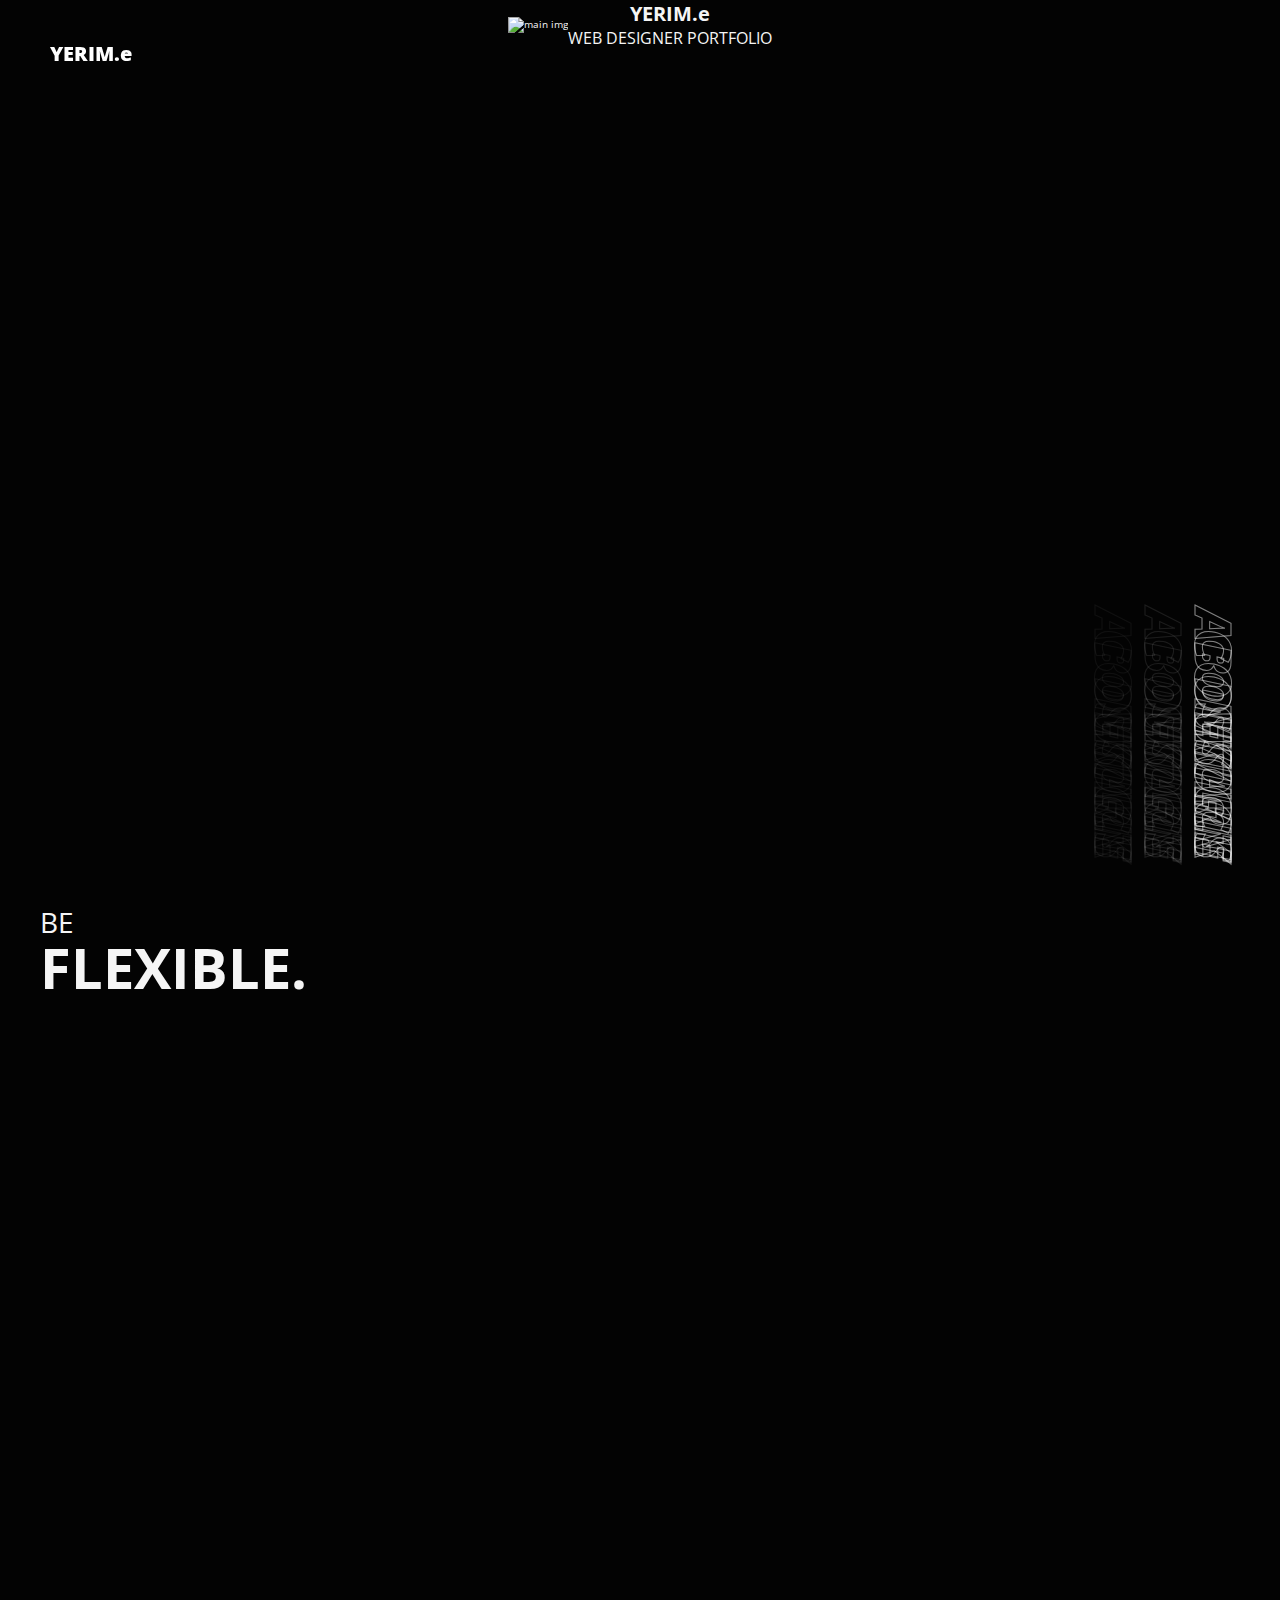
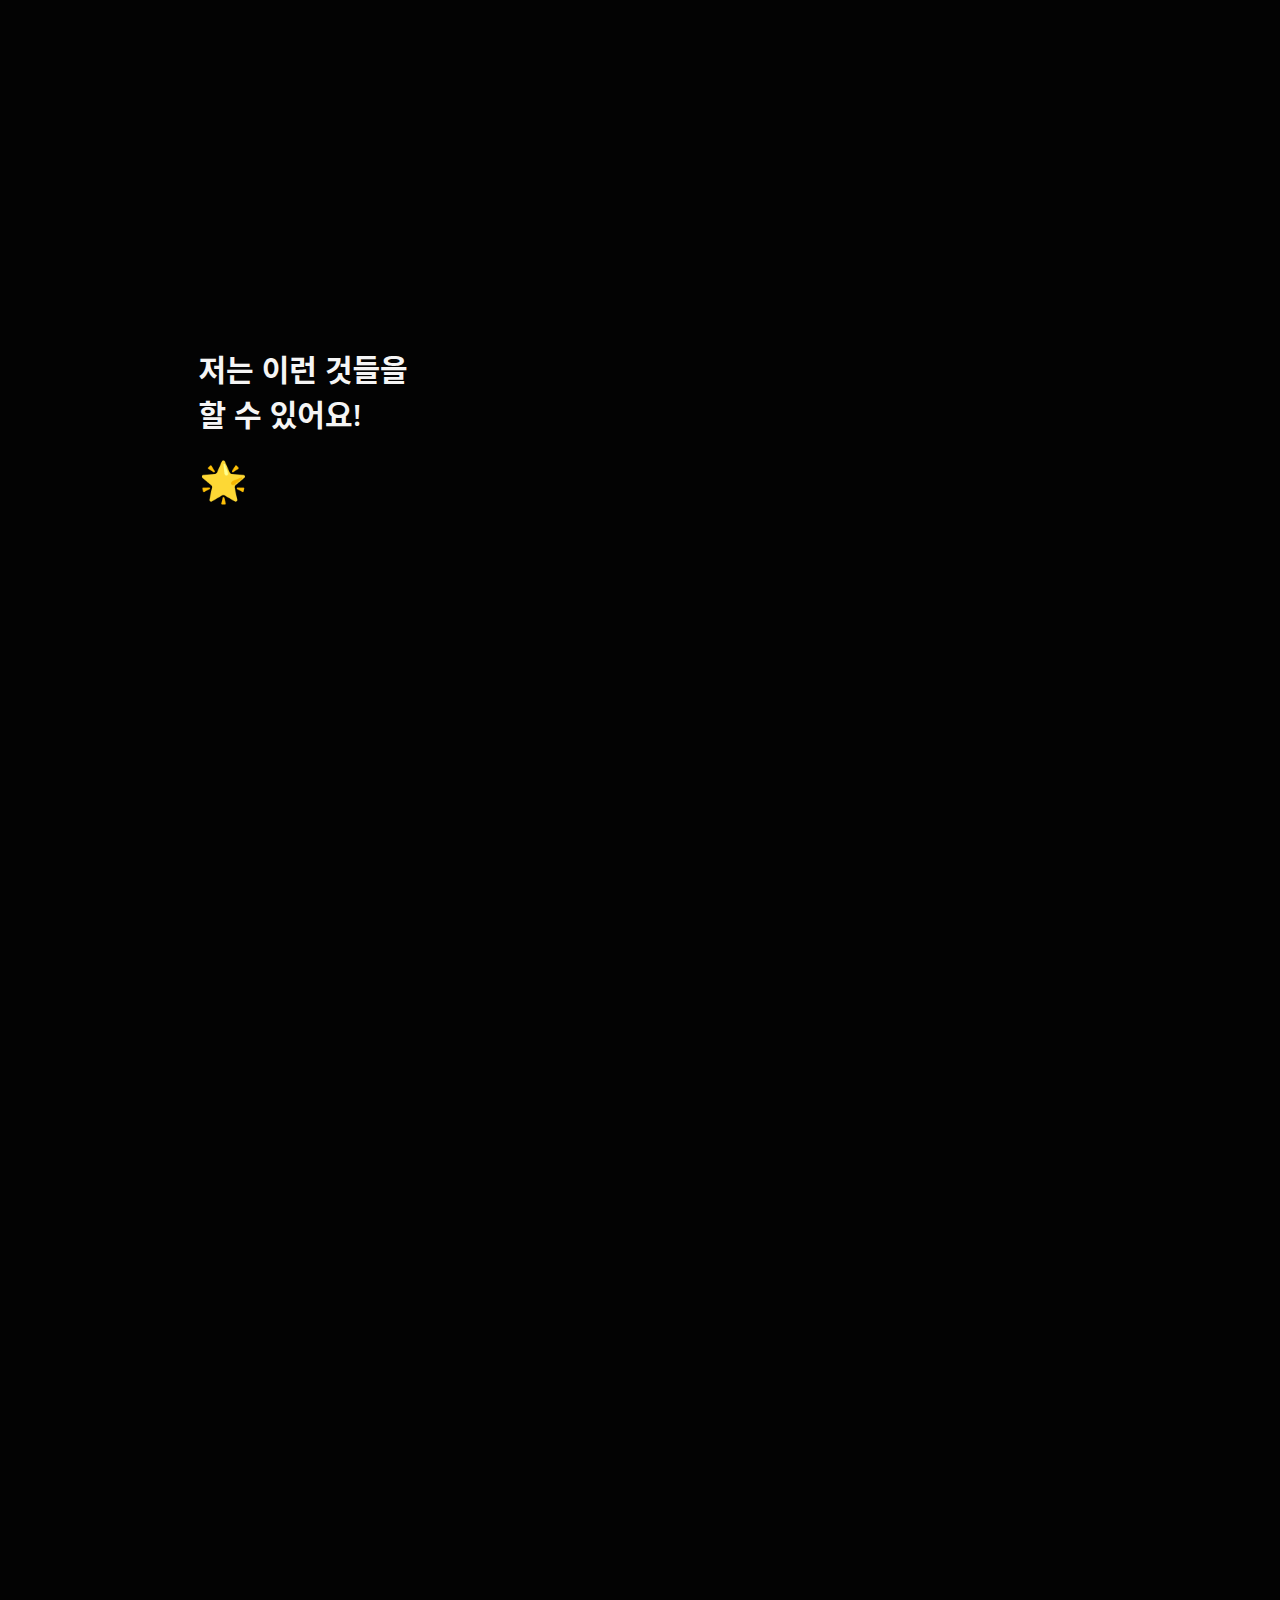
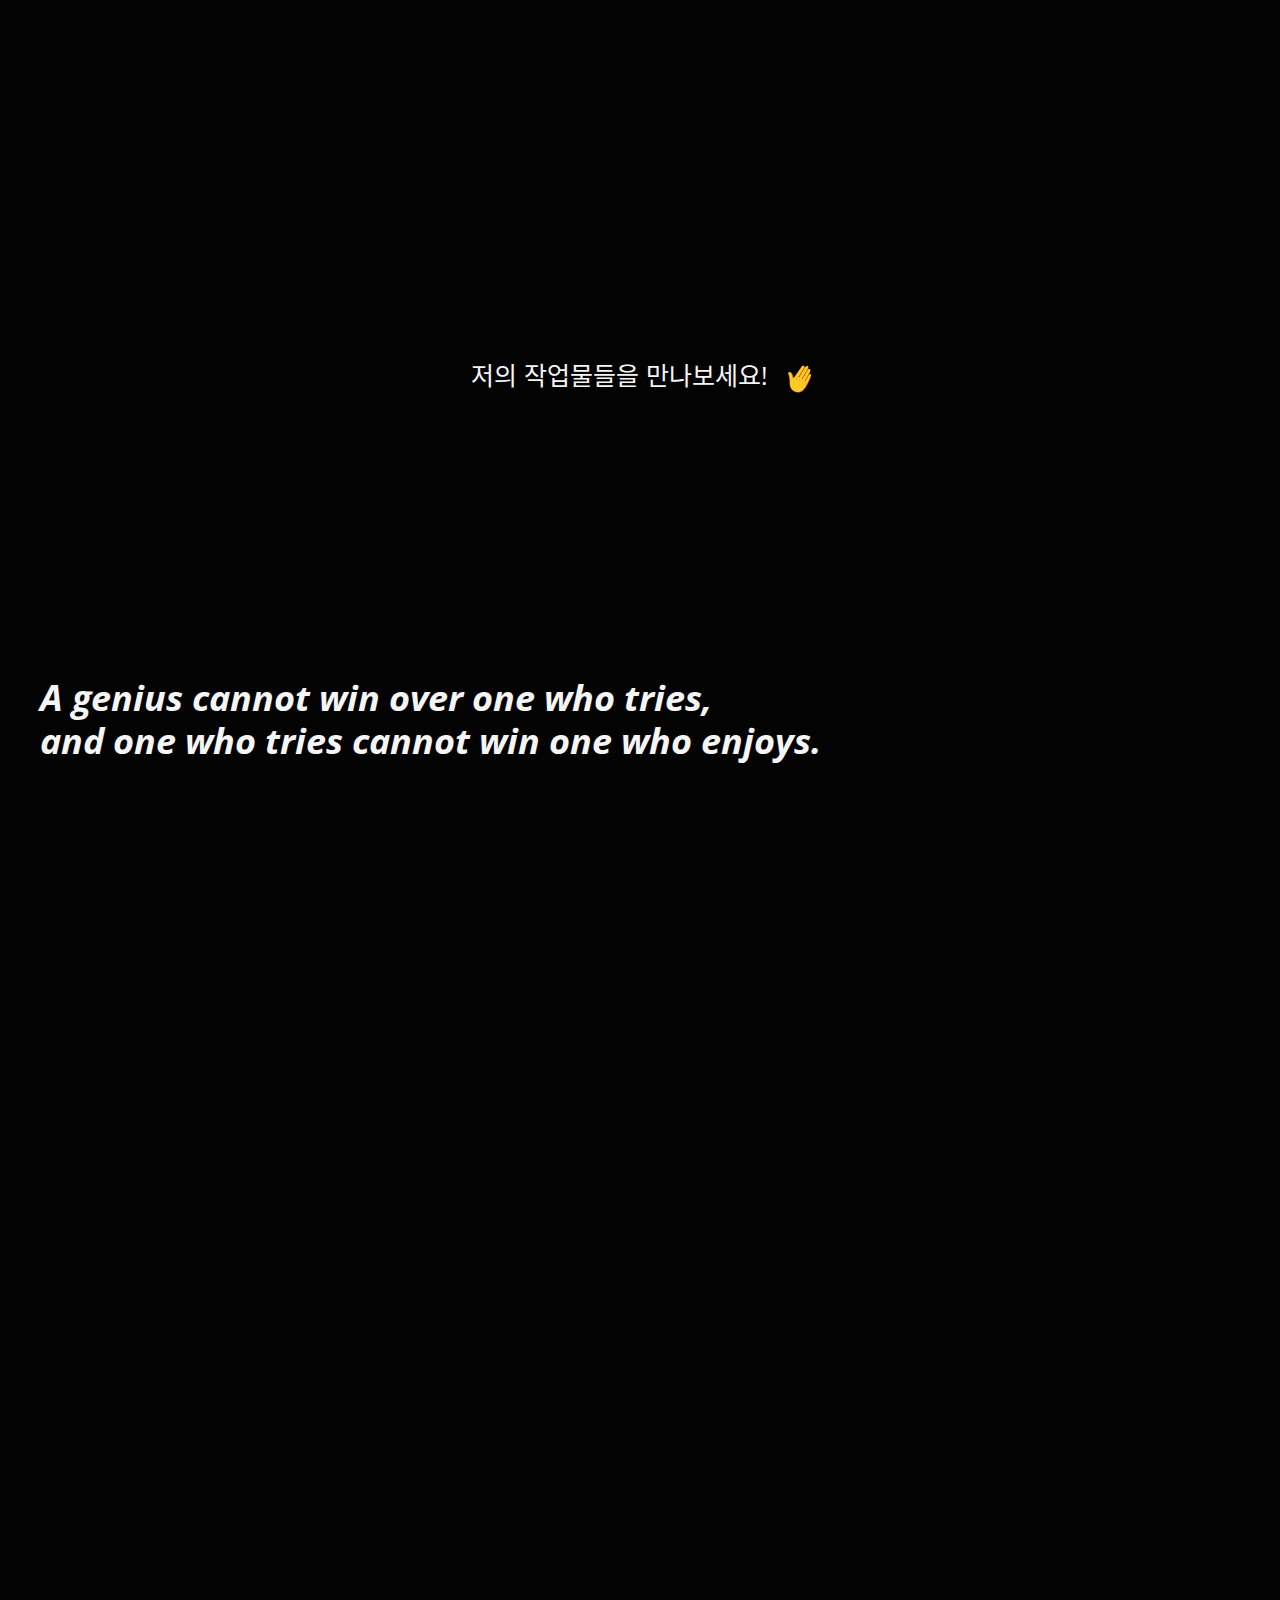
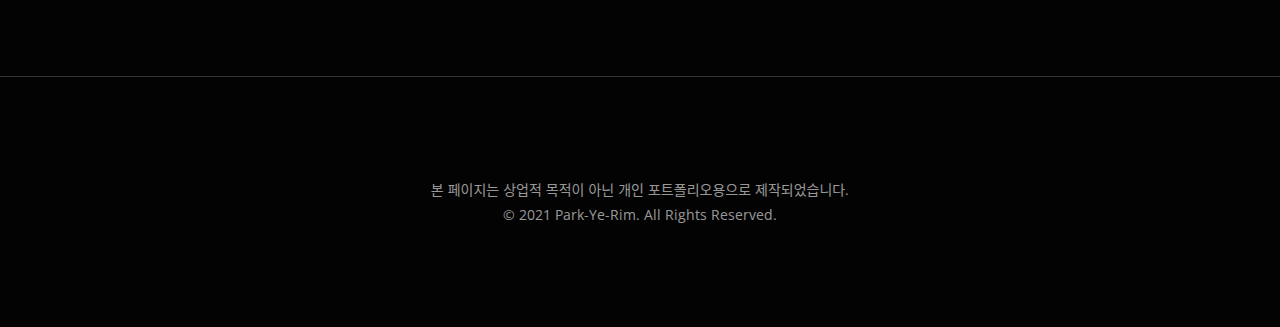
==== commit 58e1feeb: "모바일 헤더 sns button 애니메이션 추가" ====
--- a/index.html
+++ b/index.html
@@ -17,6 +17,9 @@
     <script src="https://cdnjs.cloudflare.com/ajax/libs/jquery/3.5.1/jquery.min.js"
     integrity="sha512-bLT0Qm9VnAYZDflyKcBaQ2gg0hSYNQrJ8RilYldYQ1FxQYoCLtUjuuRuZo+fjqhx/qtq/1itJ0C2ejDxltZVFg=="
     crossorigin="anonymous"></script>
+
+     <!-- enquire.js -->
+     <script src="https://cdnjs.cloudflare.com/ajax/libs/enquire.js/2.0.2/enquire.min.js" integrity="sha512-13gC1aPMpFBoGaB8mP2dhgYVNE0s6i9Jv13z4MV2MmeJlS5HDlrwkp8rvIkuzmxn4VWywFhn2AOi5BHF8kjcNA==" crossorigin="anonymous" referrerpolicy="no-referrer"></script>
 
     <!-- font awesome -->
     <link rel="stylesheet" href="https://cdnjs.cloudflare.com/ajax/libs/font-awesome/5.15.2/css/all.min.css"
@@ -28,6 +31,12 @@
     <script src="https://cdnjs.cloudflare.com/ajax/libs/fullPage.js/3.0.9/fullpage.min.js"></script>
     <link rel="stylesheet" href="https://cdnjs.cloudflare.com/ajax/libs/fullPage.js/3.0.9/fullpage.min.css">
 
+    <!-- scrollmagic -->
+<script src="https://cdnjs.cloudflare.com/ajax/libs/gsap/3.0.5/gsap.min.js"></script>
+<script src="https://cdnjs.cloudflare.com/ajax/libs/ScrollMagic/2.0.7/ScrollMagic.min.js"></script>
+<script src="https://cdnjs.cloudflare.com/ajax/libs/ScrollMagic/2.0.7/plugins/debug.addIndicators.js"></script>
+<script src="https://cdnjs.cloudflare.com/ajax/libs/ScrollMagic/2.0.7/plugins/animation.gsap.js"></script>
+
         <!-- custom -->
         <link rel="stylesheet" href="css/style.css">
         <script src="js/script.js"></script>
@@ -39,7 +48,7 @@
     <header id ="main-header" class="flex flex-ai-c flex-jc-b">
         <div class="logo"><a href="/">YERIM.e</a></div>
         <div class="sns-btn">
-            <div class="dot flex flex-d-c flex-jc-c mb-s"><span></span><span></span><span></span></div>
+            <div class="dot flex flex-d-c flex-jc-c mb-s"><span></span><span></span><span></span><span></span><span></span></div>
             <ul class="sns flex flex-jc-c flex-ai-c">            
                 <li><a href="#"><i class="fab fa-instagram"></i></a></li>
                 <li><a target="_blank" href="https://github.com/Kimbangul"><i class="fab fa-github"></i></a></li>
@@ -70,8 +79,8 @@
             </div>
 
 
-            <video id="video-bg" autoplay="true" loop="loop" muted="muted" volume="0" data-keepplaying>
-                <source src="img/smoke_bg2.mp4" type="video/mp4">
+            <video playsinline webkit-playsinline  id="video-bg" autoplay="true" loop="loop" muted="muted" volume="0" data-keepplaying>
+                <source src="https://media.githubusercontent.com/media/kimbangul/yerim.e/master/img/smoke_bg2.mp4" type="video/mp4">
             </video>
 
             
@@ -196,7 +205,7 @@
                             </p>
     
                             <div class="link-box flex flex-ai-c">
-                                <a class="flex flex-ai-c flex-jc-c" href="/work/site01.html">작업과정</a>
+                                <a class="flex flex-ai-c flex-jc-c" href="./work/site01.html">작업과정</a>
                                 <a class="flex flex-ai-c flex-jc-c" href="https://kimbangul.github.io/haagendazs/" target="_blank">사이트 바로가기</a>
                             </div>
                         </div>
@@ -230,7 +239,7 @@
                             </p>
     
                             <div class="link-box flex flex-ai-c">
-                                <a class="flex flex-ai-c flex-jc-c" href="#">작업과정</a>
+                                <a class="flex flex-ai-c flex-jc-c" href="./work/site02.html">작업과정</a>
                                 <a class="flex flex-ai-c flex-jc-c" href="https://kimbangul.github.io/orion/" target="_blank">사이트 바로가기</a>
                             </div>
                         </div>
@@ -265,7 +274,7 @@
                             </p>
     
                             <div class="link-box flex flex-ai-c">
-                                <a class="flex flex-ai-c flex-jc-c" href="#">작업과정</a>
+                                <a class="flex flex-ai-c flex-jc-c" href="./work/site03.html">작업과정</a>
                                 <a class="flex flex-ai-c flex-jc-c" href="https://kimbangul.github.io/interaction-lab/" target="_blank">사이트 바로가기</a>
                             </div>
                         </div>
@@ -303,7 +312,7 @@
                             </p>
     
                             <div class="link-box flex flex-ai-c">
-                                <a class="flex flex-ai-c flex-jc-c" href="#">작업과정</a>
+                                <a class="flex flex-ai-c flex-jc-c" href="./work/site04.html">작업과정</a>
                                 <a class="flex flex-ai-c flex-jc-c" href="https://github.com/Coding-matzip/To-do" target="_blank">Github 바로가기</a>
                             </div>
                         </div>
@@ -346,7 +355,7 @@
              <div class="con">
                  <div class="text-box">
                      <p>
-                        <span>A</span> genius cannot <br class="mb-s"> win over one who tries, <br>
+                        A genius cannot <br class="mb-s"> win over one who tries, <br>
                         and one who tries cannot win one who enjoys.
 
                      </p>
--- a/css/style.css
+++ b/css/style.css
@@ -195,6 +195,31 @@
   100% {
     -webkit-transform: rotate(0deg);
             transform: rotate(0deg); } }
+@-webkit-keyframes typing {
+  from {
+    width: 0; }
+  to {
+    width: 100%; } }
+@keyframes typing {
+  from {
+    width: 0; }
+  to {
+    width: 100%; } }
+@-webkit-keyframes blink-cursor {
+  from, to {
+    border-color: transparent; }
+  50% {
+    border-color: #fff; } }
+@keyframes blink-cursor {
+  from, to {
+    border-color: transparent; }
+  50% {
+    border-color: #fff; } }
+.typing {
+  border-right: .15em solid #fff;
+  -webkit-animation: typing 3.5s steps(40, end), blink-caret 0.75s step-end infinite;
+          animation: typing 3.5s steps(40, end), blink-caret 0.75s step-end infinite; }
+
 .con {
   max-width: 1200px;
   margin: 0 auto; }
@@ -256,13 +281,17 @@
   font-size: 4em;
   font-weight: 700;
   font-style: italic;
-  line-height: 1.3em; }
+  line-height: 1.3em;
+  word-break: keep-all; }
   @media (max-width: 700px) {
     .site-title {
-      font-size: 3.2em; } }
+      font-size: 3.2em !important; } }
   @media (max-width: 500px) {
     .site-title {
-      font-size: 2.8em; } }
+      font-size: 2.8em !important; } }
+  @media (max-width: 400px) {
+    .site-title {
+      font-size: 2.6em !important; } }
 
 .sub-title {
   font-size: 1.8em;
@@ -426,25 +455,38 @@
   #main-header > .sns-btn {
     position: relative;
     -ms-flex-item-align: center;
-        align-self: center;
-    padding: 0 20px;
-    margin-right: -20px; }
+        align-self: center; }
     #main-header > .sns-btn > div.dot {
-      -webkit-box-orient: vertical;
-      -webkit-box-direction: normal;
-          -ms-flex-direction: column;
-              flex-direction: column;
-      pointer-events: none; }
+      position: relative;
+      pointer-events: none;
+      width: 20px;
+      height: 20px; }
       #main-header > .sns-btn > div.dot > span {
-        position: relative;
         display: inline-block;
-        width: 3px;
-        height: 3px;
+        position: absolute;
+        top: 50%;
+        left: 50%;
+        -webkit-transform: translate(-50%, -50%);
+                transform: translate(-50%, -50%);
+        -webkit-transform-origin: center;
+                transform-origin: center;
+        width: 2px;
+        height: 2px;
         background: #fff;
-        border-radius: 100%;
-        margin-bottom: 3px; }
-        #main-header > .sns-btn > div.dot > span:last-child {
+        border-radius: 100%; }
+        #main-header > .sns-btn > div.dot > span:first-child {
+          top: 6px; }
+        #main-header > .sns-btn > div.dot > span:nth-child(3) {
+          top: 14px;
           margin-bottom: 0; }
+        #main-header > .sns-btn > div.dot > span:nth-child(4) {
+          top: 6px; }
+        #main-header > .sns-btn > div.dot > span:nth-child(5) {
+          top: 14px; }
+        #main-header > .sns-btn > div.dot > span:nth-child(4), #main-header > .sns-btn > div.dot > span:nth-child(5) {
+          opacity: 1;
+          -webkit-transition: opacity 0.3s, margin 0.3s;
+          transition: opacity 0.3s, margin 0.3s; }
     #main-header > .sns-btn ul.sns > li > a {
       font-size: 0.8em;
       padding: 0 10px;
@@ -455,6 +497,16 @@
         color: #49FFA8; }
       #main-header > .sns-btn ul.sns > li > a > i {
         pointer-events: none; }
+    #main-header > .sns-btn.active > div.dot > span:first-child {
+      margin-left: -4px; }
+    #main-header > .sns-btn.active > div.dot > span:nth-child(3) {
+      margin-left: 4px; }
+    #main-header > .sns-btn.active > div.dot > span:nth-child(4) {
+      opacity: 1;
+      margin-left: 4px; }
+    #main-header > .sns-btn.active > div.dot > span:nth-child(5) {
+      opacity: 1;
+      margin-left: -4px; }
 
 #video-bg {
   position: absolute;
@@ -767,85 +819,58 @@
 #work .con {
   position: relative;
   margin-bottom: 10px; }
-  #work .con div.work-wrap .work > .num {
-    font-size: 2em;
-    font-weight: 700;
-    padding-bottom: 7px;
-    margin-bottom: 30px;
-    position: relative; }
-    #work .con div.work-wrap .work > .num::after {
-      content: "";
-      bottom: 0;
-      left: 50%;
-      -webkit-transform: translate(-50%, -50%);
-              transform: translate(-50%, -50%);
-      display: block;
-      position: absolute;
-      width: 30px;
-      height: 1px;
-      background-color: #fff; }
-  #work .con div.work-wrap .work > div.img-box {
-    max-width: 500px;
-    padding: 20px;
-    margin-left: 30px;
-    display: -webkit-box;
-    display: -ms-flexbox;
-    display: flex;
-    -webkit-box-align: center;
-        -ms-flex-align: center;
-            align-items: center;
-    -webkit-animation: up-down-ani 1.5s ease-in-out 2s infinite alternate both;
-            animation: up-down-ani 1.5s ease-in-out 2s infinite alternate both; }
-  #work .con div.work-wrap .work > div.text-box {
-    margin-left: 70px;
-    padding-right: 20px; }
-    #work .con div.work-wrap .work > div.text-box > .title-con {
-      -webkit-box-align: end;
-          -ms-flex-align: end;
-              align-items: end; }
-      #work .con div.work-wrap .work > div.text-box > .title-con > .sub-title {
-        margin: 15px 0; }
-    #work .con div.work-wrap .work > div.text-box > p {
-      font-size: 1.8em;
-      line-height: 2em; }
-    #work .con div.work-wrap .work > div.text-box > .link-box {
-      margin: 50px 0; }
-      #work .con div.work-wrap .work > div.text-box > .link-box > a {
-        min-width: 150px;
-        padding: 0 20px;
-        height: 45px;
-        font-size: 1.6em;
-        border-radius: 7px;
-        -webkit-transform: scale(1);
-                transform: scale(1);
-        -webkit-transition: background 0.3s, color 0.3s, -webkit-transform 0.3s;
-        transition: background 0.3s, color 0.3s, -webkit-transform 0.3s;
-        transition: transform 0.3s, background 0.3s, color 0.3s;
-        transition: transform 0.3s, background 0.3s, color 0.3s, -webkit-transform 0.3s;
-        margin-right: 20px;
-        border: 2px solid #FCFF52;
-        color: #FCFF52;
-        font-weight: 700;
-        display: -webkit-box;
-        display: -ms-flexbox;
-        display: flex;
-        -webkit-box-align: center;
-            -ms-flex-align: center;
-                align-items: center;
-        -webkit-box-pack: center;
-            -ms-flex-pack: center;
-                justify-content: center;
-        text-align: center; }
-        #work .con div.work-wrap .work > div.text-box > .link-box > a:hover {
-          -webkit-transform: scale(0.9);
-                  transform: scale(0.9);
-          color: #030303;
-          background-color: #FCFF52; }
-        @media (min-width: 2000px) {
-          #work .con div.work-wrap .work > div.text-box > .link-box > a {
-            min-width: 200px;
-            height: 55px; } }
-        #work .con div.work-wrap .work > div.text-box > .link-box > a:nth-child(2n) {
+  #work .con div.work-wrap .work {
+    -webkit-transform: translateY(-30px);
+            transform: translateY(-30px);
+    opacity: 0;
+    -webkit-transition: opacity 0.3s, -webkit-transform 0.3s;
+    transition: opacity 0.3s, -webkit-transform 0.3s;
+    transition: transform 0.3s, opacity 0.3s;
+    transition: transform 0.3s, opacity 0.3s, -webkit-transform 0.3s; }
+    #work .con div.work-wrap .work > .num {
+      font-size: 2em;
+      font-weight: 700;
+      padding-bottom: 7px;
+      margin-bottom: 30px;
+      position: relative; }
+      #work .con div.work-wrap .work > .num::after {
+        content: "";
+        bottom: 0;
+        left: 50%;
+        -webkit-transform: translate(-50%, -50%);
+                transform: translate(-50%, -50%);
+        display: block;
+        position: absolute;
+        width: 30px;
+        height: 1px;
+        background-color: #fff; }
+    #work .con div.work-wrap .work > div.img-box {
+      max-width: 500px;
+      padding: 20px;
+      margin-left: 30px;
+      display: -webkit-box;
+      display: -ms-flexbox;
+      display: flex;
+      -webkit-box-align: center;
+          -ms-flex-align: center;
+              align-items: center;
+      -webkit-animation: up-down-ani 1.5s ease-in-out 2s infinite alternate both;
+              animation: up-down-ani 1.5s ease-in-out 2s infinite alternate both; }
+    #work .con div.work-wrap .work > div.text-box {
+      margin-left: 70px;
+      padding-right: 20px; }
+      #work .con div.work-wrap .work > div.text-box > .title-con {
+        -webkit-box-align: end;
+            -ms-flex-align: end;
+                align-items: end; }
+        #work .con div.work-wrap .work > div.text-box > .title-con > .sub-title {
+          margin: 15px 0; }
+      #work .con div.work-wrap .work > div.text-box > p {
+        font-size: 1.8em;
+        line-height: 2em; }
+      #work .con div.work-wrap .work > div.text-box > .link-box {
+        margin: 50px 0; }
+        #work .con div.work-wrap .work > div.text-box > .link-box > a {
           min-width: 150px;
           padding: 0 20px;
           height: 45px;
@@ -858,8 +883,8 @@
           transition: transform 0.3s, background 0.3s, color 0.3s;
           transition: transform 0.3s, background 0.3s, color 0.3s, -webkit-transform 0.3s;
           margin-right: 20px;
-          border: 2px solid #49FFA8;
-          color: #49FFA8;
+          border: 2px solid #FCFF52;
+          color: #FCFF52;
           font-weight: 700;
           display: -webkit-box;
           display: -ms-flexbox;
@@ -871,15 +896,50 @@
               -ms-flex-pack: center;
                   justify-content: center;
           text-align: center; }
-          #work .con div.work-wrap .work > div.text-box > .link-box > a:nth-child(2n):hover {
+          #work .con div.work-wrap .work > div.text-box > .link-box > a:hover {
             -webkit-transform: scale(0.9);
                     transform: scale(0.9);
             color: #030303;
-            background-color: #49FFA8; }
+            background-color: #FCFF52; }
           @media (min-width: 2000px) {
-            #work .con div.work-wrap .work > div.text-box > .link-box > a:nth-child(2n) {
+            #work .con div.work-wrap .work > div.text-box > .link-box > a {
               min-width: 200px;
               height: 55px; } }
+          #work .con div.work-wrap .work > div.text-box > .link-box > a:nth-child(2n) {
+            min-width: 150px;
+            padding: 0 20px;
+            height: 45px;
+            font-size: 1.6em;
+            border-radius: 7px;
+            -webkit-transform: scale(1);
+                    transform: scale(1);
+            -webkit-transition: background 0.3s, color 0.3s, -webkit-transform 0.3s;
+            transition: background 0.3s, color 0.3s, -webkit-transform 0.3s;
+            transition: transform 0.3s, background 0.3s, color 0.3s;
+            transition: transform 0.3s, background 0.3s, color 0.3s, -webkit-transform 0.3s;
+            margin-right: 20px;
+            border: 2px solid #49FFA8;
+            color: #49FFA8;
+            font-weight: 700;
+            display: -webkit-box;
+            display: -ms-flexbox;
+            display: flex;
+            -webkit-box-align: center;
+                -ms-flex-align: center;
+                    align-items: center;
+            -webkit-box-pack: center;
+                -ms-flex-pack: center;
+                    justify-content: center;
+            text-align: center; }
+            #work .con div.work-wrap .work > div.text-box > .link-box > a:nth-child(2n):hover {
+              -webkit-transform: scale(0.9);
+                      transform: scale(0.9);
+              color: #030303;
+              background-color: #49FFA8; }
+            @media (min-width: 2000px) {
+              #work .con div.work-wrap .work > div.text-box > .link-box > a:nth-child(2n) {
+                min-width: 200px;
+                height: 55px; } }
   #work .con .fp-controlArrow {
     opacity: 0.3;
     -webkit-transition: opacity 0.5s;
@@ -896,9 +956,12 @@
       border-width: 20px 0 20px 14px;
       -webkit-animation: next-ani 0.7s ease-in-out 0s infinite alternate both;
               animation: next-ani 0.7s ease-in-out 0s infinite alternate both; }
-#work.active .con > ul.site-list {
-  -webkit-animation: fade-up-transform 3s ease-in-out 0s 1 alternate both;
-          animation: fade-up-transform 3s ease-in-out 0s 1 alternate both; }
+#work.active .con div.work-wrap .work {
+  -webkit-transform: translateY(0px);
+          transform: translateY(0px);
+  opacity: 1;
+  -webkit-animation: fade-up-transform 3s ease-in-out 0s 1 alternate backwards;
+          animation: fade-up-transform 3s ease-in-out 0s 1 alternate backwards; }
 
 #design div.con > ul.gallery {
   -ms-flex-wrap: wrap;
@@ -1220,12 +1283,15 @@
     color: #49FFA8; }
     .sub-section#site-description .text-box > span.underline {
       color: #FCFF52; }
-.sub-section#site-description div.color > ul.color-list > li.color {
-  width: 60px;
-  height: 60px;
-  border: 1px solid rgba(255, 255, 255, 0.1);
-  background-color: attr(data-color);
-  margin-right: 15px; }
+.sub-section#site-description div.color > ul.color-list {
+  -ms-flex-wrap: wrap;
+      flex-wrap: wrap; }
+  .sub-section#site-description div.color > ul.color-list > li.color {
+    width: 60px;
+    height: 60px;
+    border: 1px solid rgba(255, 255, 255, 0.1);
+    margin-right: 15px;
+    margin-bottom: 15px; }
 .sub-section#detail {
   margin: 175px 0; }
   .sub-section#detail .row {
@@ -1912,7 +1978,8 @@
     font-size: 1.2em; }
 
   .sub-section .site-title {
-    margin-top: 7px; }
+    margin-top: 7px;
+    text-align: center; }
   .sub-section .sub-title {
     margin-bottom: 25px;
     font-size: 1.4em; }
@@ -2006,7 +2073,7 @@
       font-size: 1em; }
 
   #work .fp-slidesContainer > .fp-slide {
-    magrin-bottom: 200px; } }
+    margin-bottom: 200px; } }
 @media (max-width: 280px) {
   html, body {
     overflow-x: scroll; } }
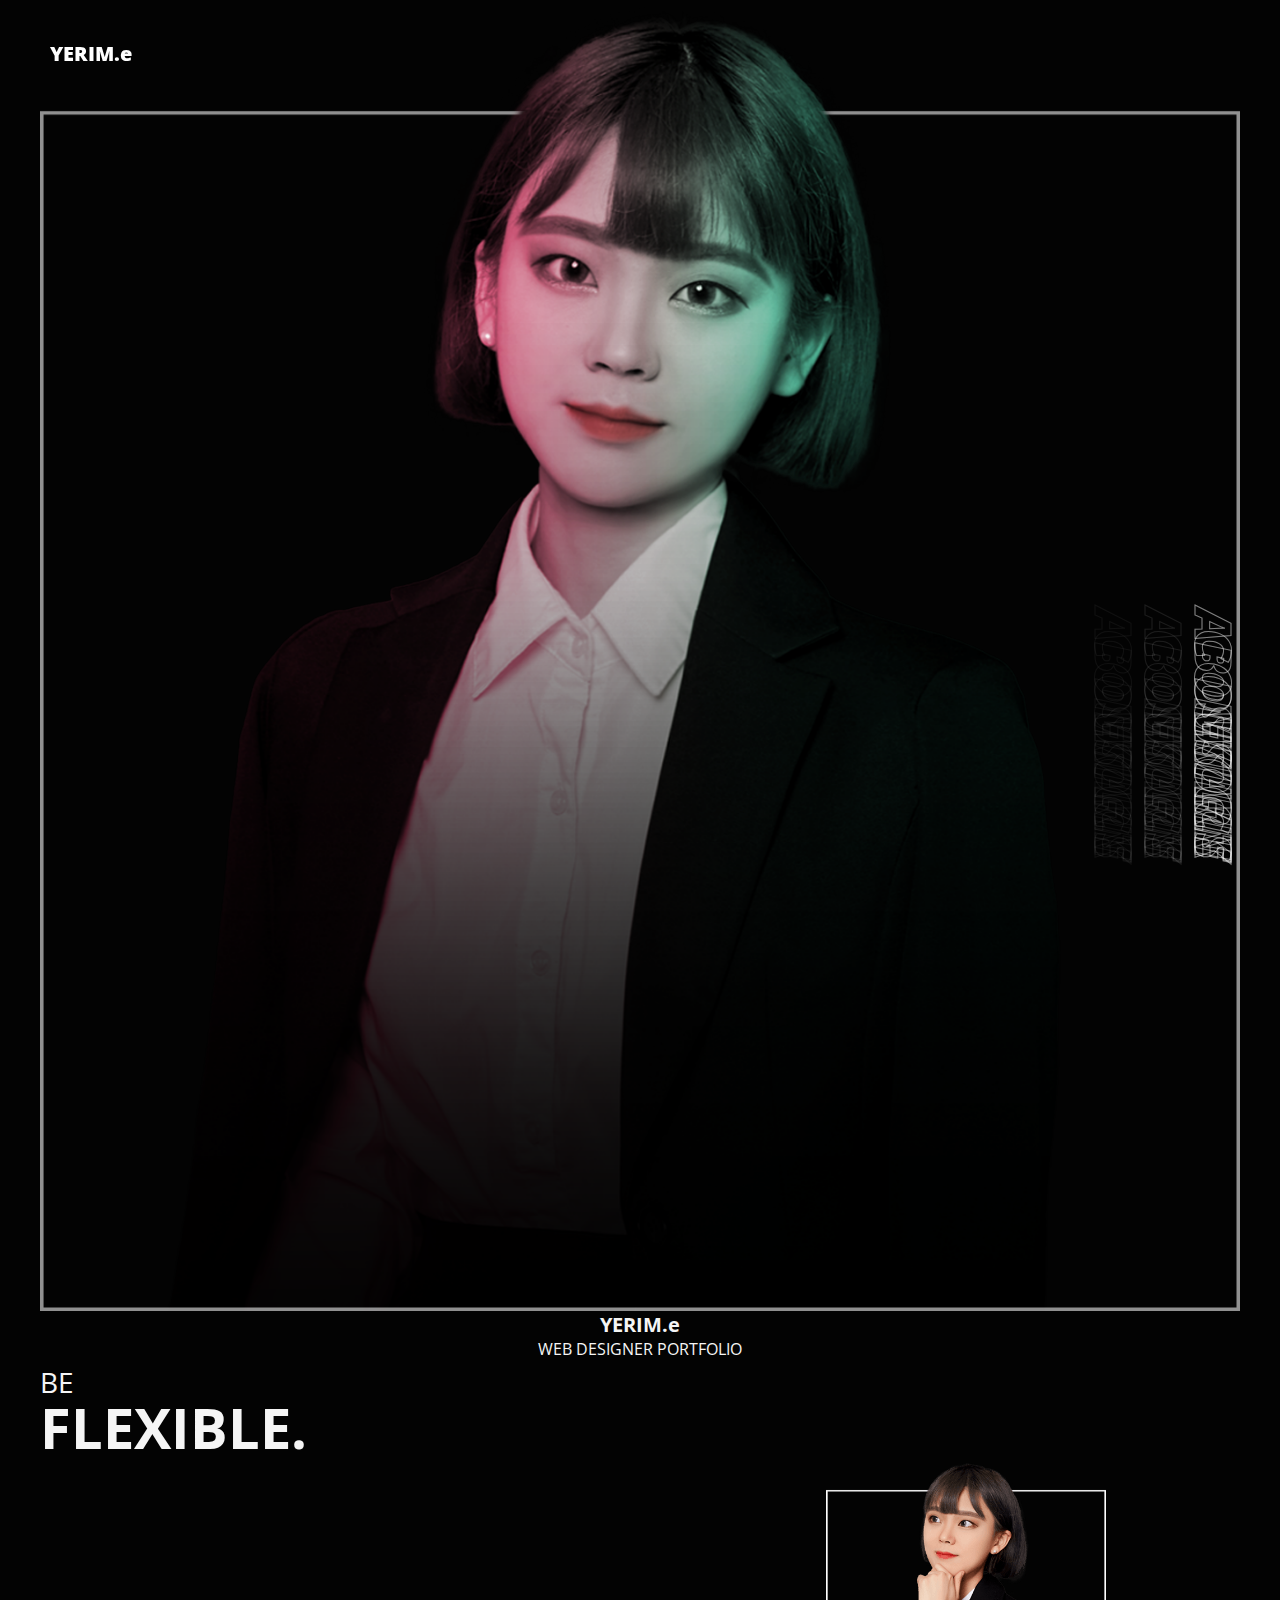
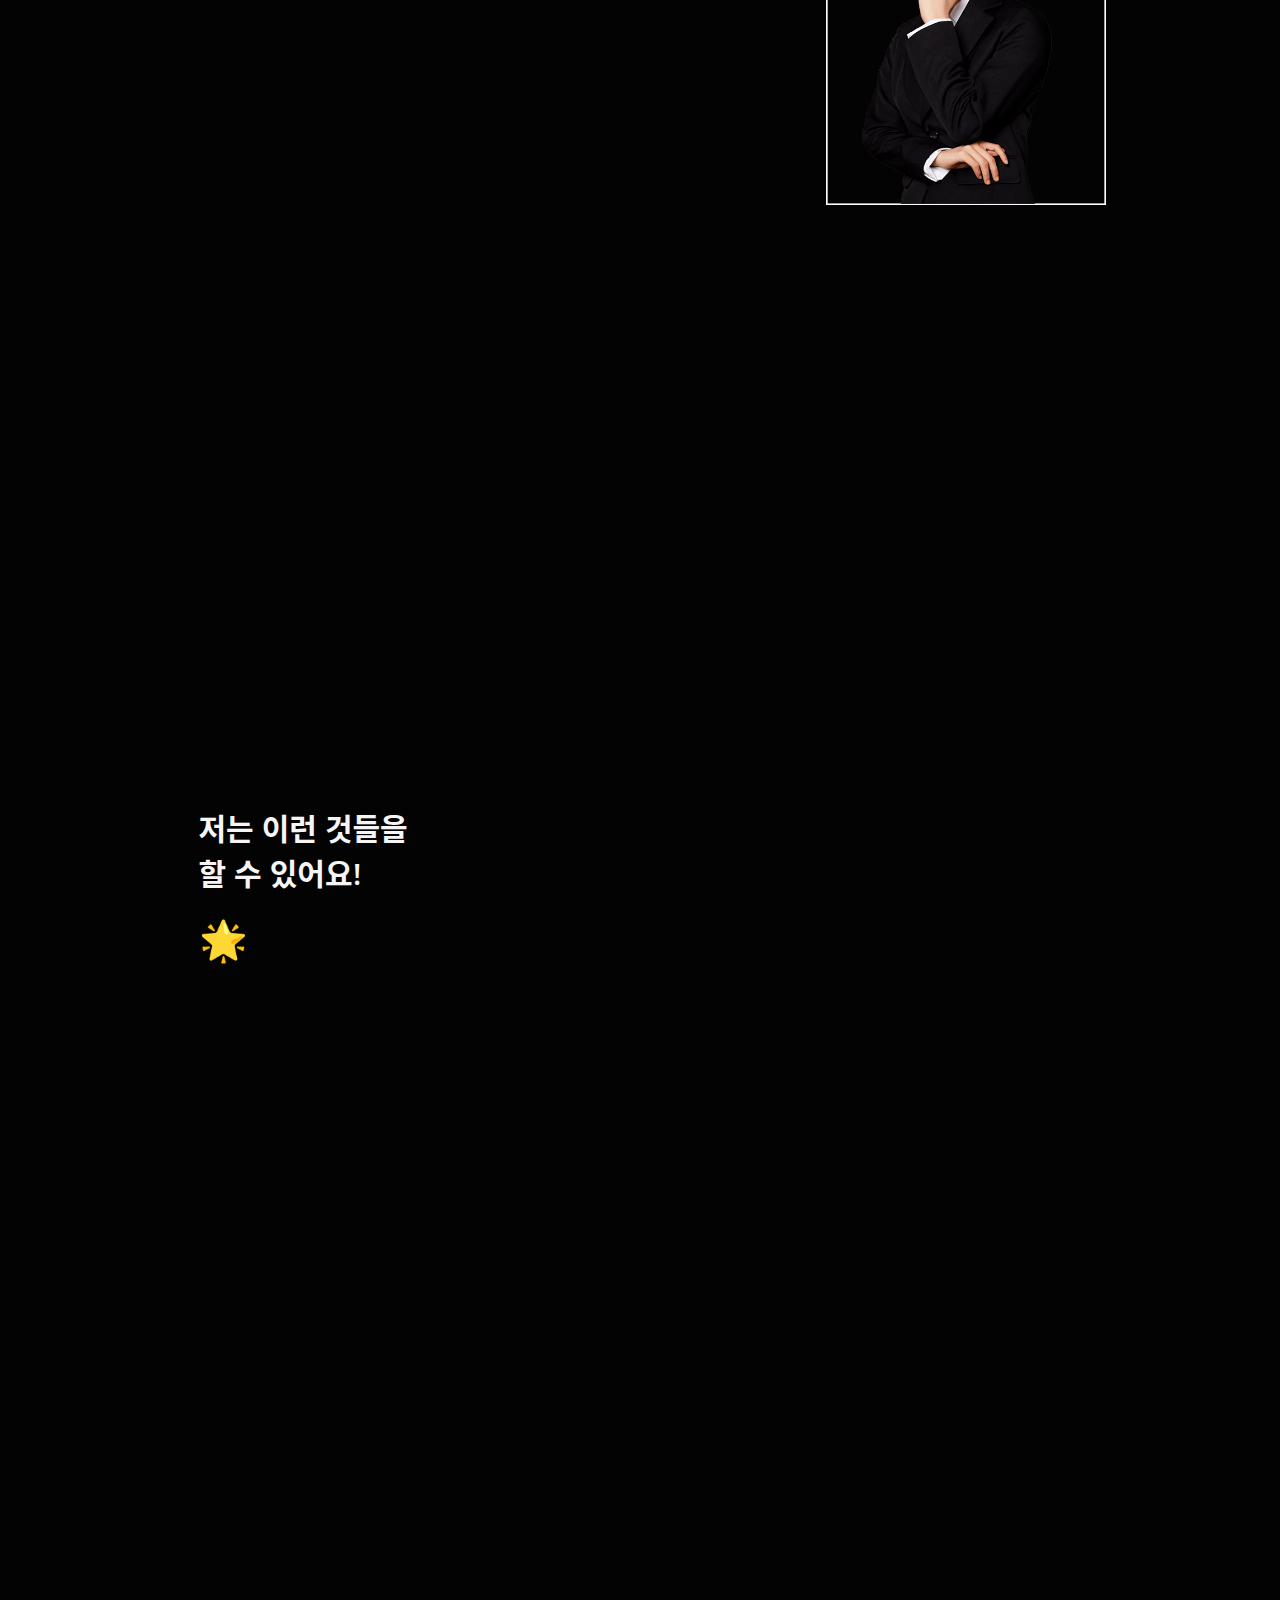
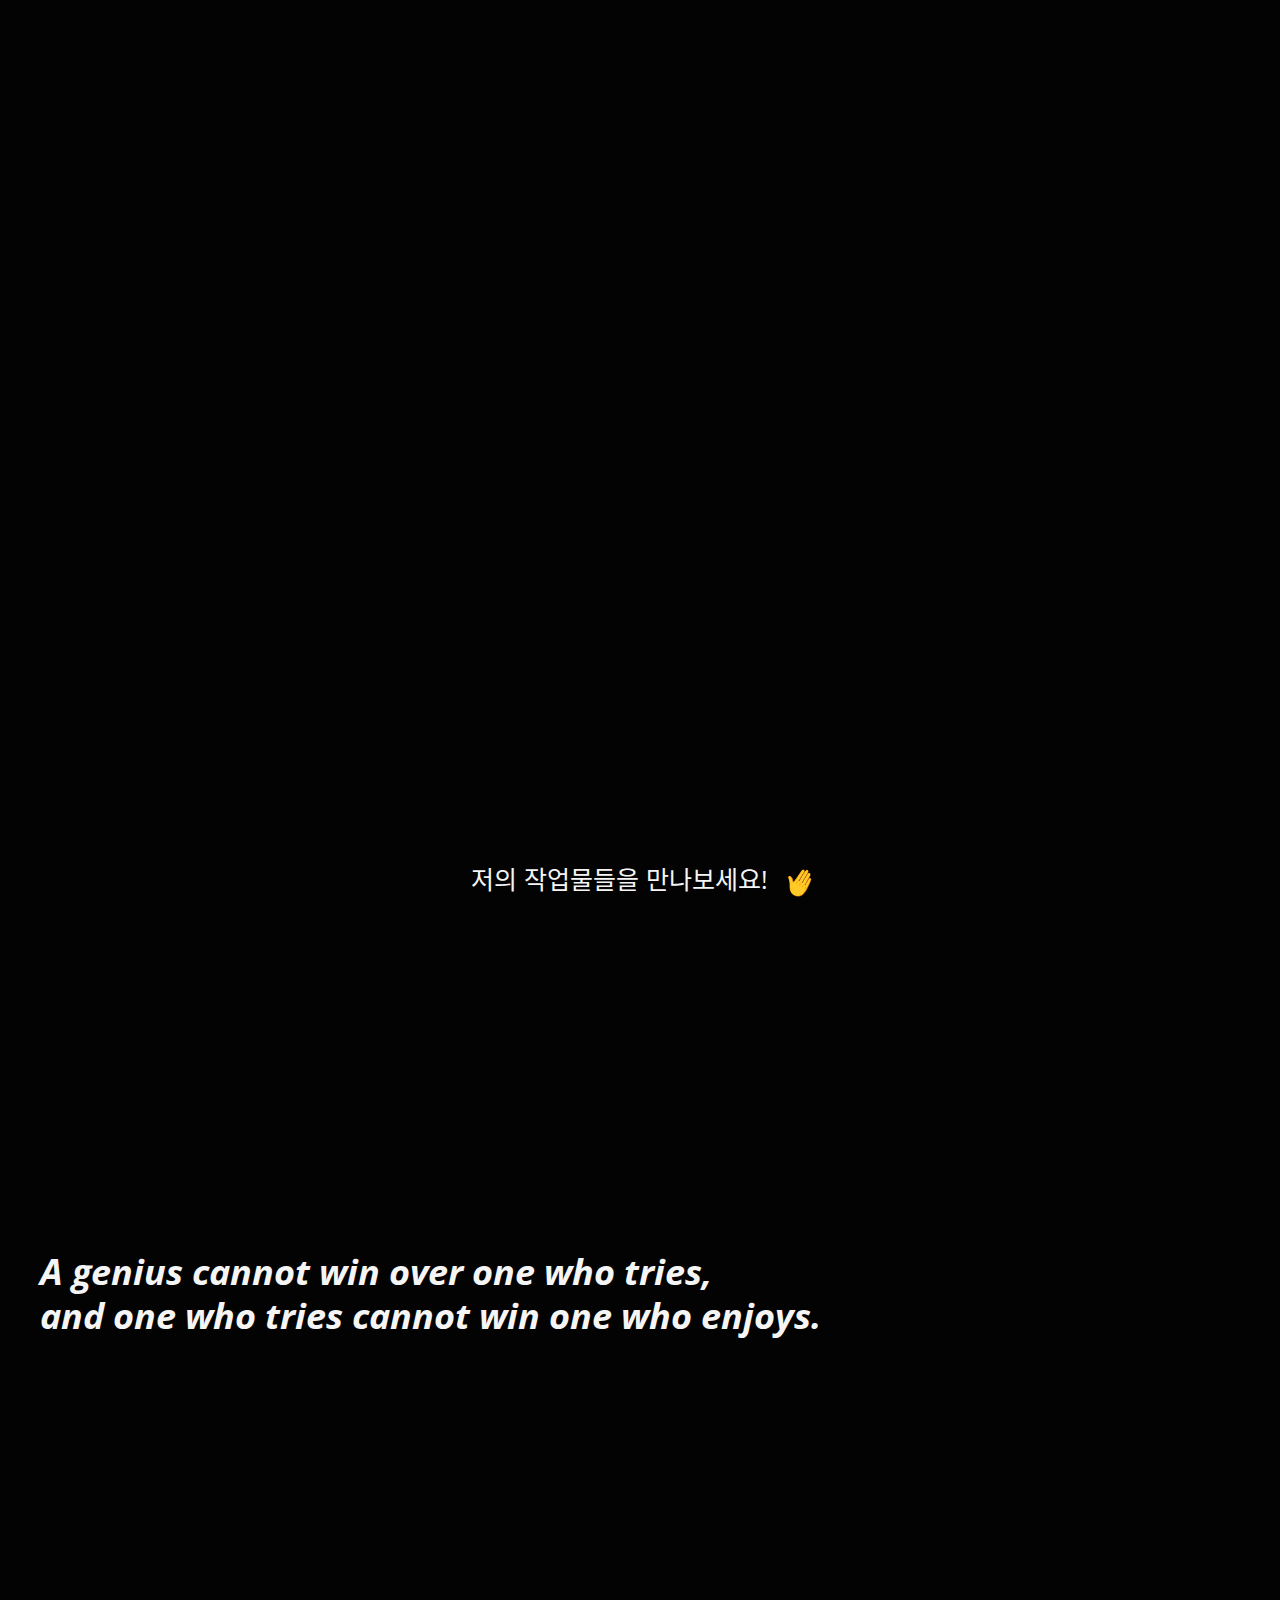
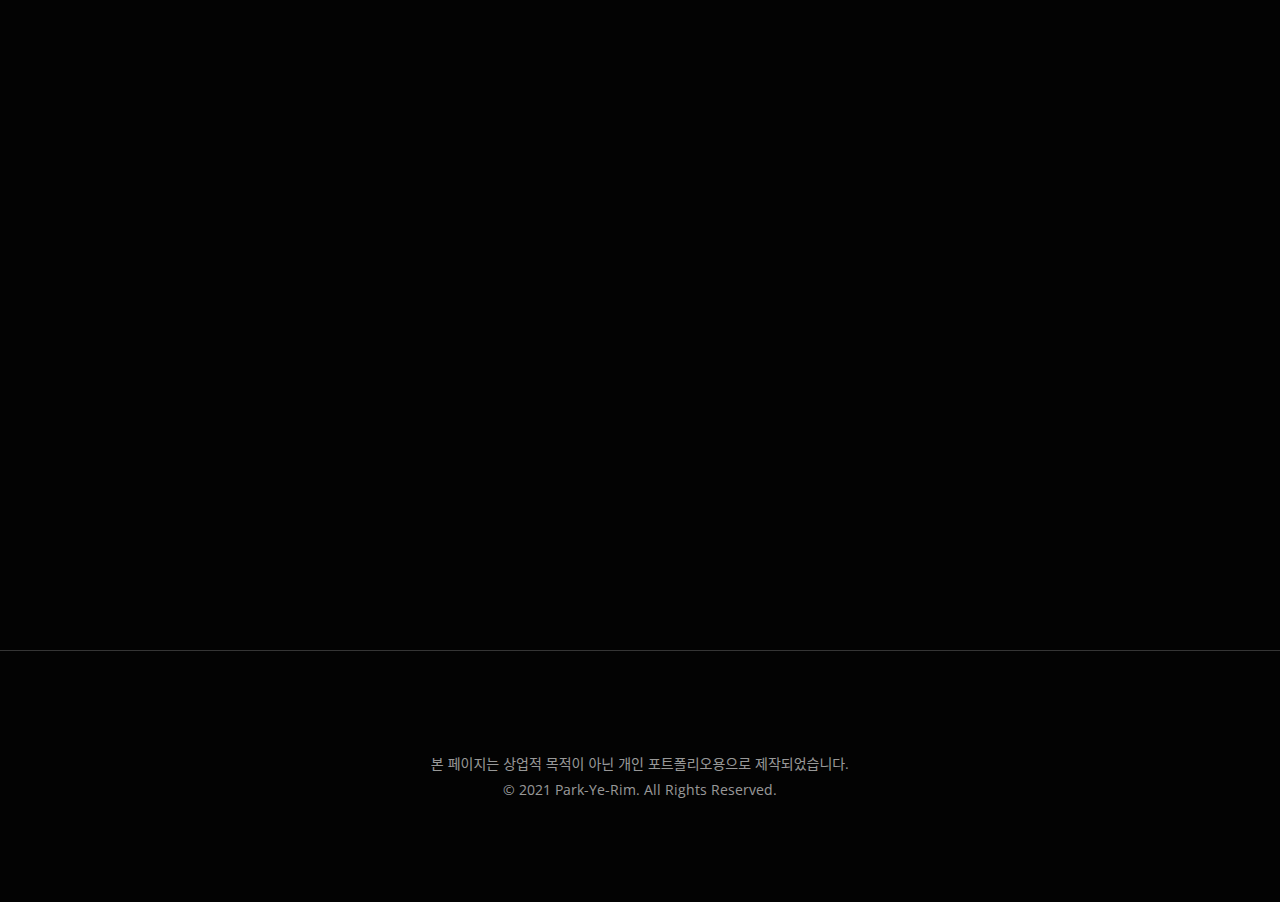
==== commit ad9fac76: "이미지 추가, 파일 정리" ====
--- a/index.html
+++ b/index.html
@@ -52,7 +52,7 @@
             <ul class="sns flex flex-jc-c flex-ai-c">            
                 <li><a href="#"><i class="fab fa-instagram"></i></a></li>
                 <li><a target="_blank" href="https://github.com/Kimbangul"><i class="fab fa-github"></i></a></li>
-                <li><a href="#"><i class="far fa-envelope"></i></i></a></li>
+                <li><a href="mailto:highcolor_12@g.hongik.ac.kr"><i class="far fa-envelope"></i></i></a></li>
             </ul>
         </div>
         
@@ -65,17 +65,14 @@
 
             <div class="con flex flex-jc-c flex-ai-c">
                 <div class="img-box main-img">                    
-                    <img src="img/cat.png" alt="main img">
-                    <!-- <svg class="square" xmlns="http://www.w3.org/2000/svg" viewBox="0 0 1364 1365.719">
-                        <rect id="사각형_1" data-name="사각형 1" class="cls-1" y="2" width="1364" height="1363.719"/>
-                      </svg> -->
+                    <img src="img/main-img.png" alt="main img">
+                      <div class="title no-drag flex flex-ai-c flex-d-c flex-jc-c">           
+                    
+                        <h1 class="title-front">YERIM.<span>e</span></h1>            
+                        <h2 class="sub-title">WEB DESIGNER PORTFOLIO</h3>                 
+                    </div>
                 </div>
-                <div class="title no-drag flex flex-ai-c flex-d-c flex-jc-c">           
-                    
-                    <h1 class="title-front">YERIM.<span>e</span></h1>
-                    <!-- <h1 class="title-back">YERIM.e</h1> -->
-                    <h2 class="sub-title">WEB DESIGNER PORTFOLIO</h3>                 
-                </div>
+                
             </div>
 
 
@@ -91,39 +88,50 @@
             <h2 class="section-title" data-section-title="ABOUT ME">
                 ABOUT ME
              </h2>
-             <div class="con">
+             <div class="con flex flex-ai-c ">
+               
+
                  <div class="text-box">
                      <p class="pr">
                          BE <br>                      
                          <span class="bold">FLEXIBLE.</span>
                      </p>
-
-                     <div class="introduction">
-                         <p>
-                             안녕하세요, 신입 웹 퍼블리셔 <span class="bold">박예림</span>입니다. <br>
-                            흥미로운 것은 오래 기억됩니다. 저는 <span class="underline">재미있고, 기억에 남는 웹</span>을 만드는 것을 좋아합니다. <br>
-                            특히 CSS와 Javascript를 이용해 모션을 주고, 동적인 화면을 구사하는 것에 관심이 많습니다. <br>                            
-                            보는 사람들에게 하여금 브랜드를 기억시키고 가치를 높이는 것이 제 일이라고 생각합니다.<br>
-                         </p>
-                         <p>
-                            개발에도 관심이 있어 꾸준히 프로그래밍 스터디에 참여하며 개발 공부를 게을리 하지 않고 있습니다.<br>
-                            웹 개발은 혼자 하는 일이 아닌 만큼 사람들 간 <span class="underline">약속, 그리고 소통</span>이 중요하다고 생각합니다. <br>
-                            유연한 소통을 할 수 있도록, <br class="mb-s"> 항상 경청하고 열린 자세로 임하는<br> 
-                            <span class="bold">flexible</span>한 사람이 되겠습니다.
-                         </p>
-                         <div class="link-box">
-                             <a target="_blank" href="https://meadow-touch-c48.notion.site/fefaf8401a0f489b8c3e111db4e263ba">이력서 보기</a>
-                         </div>
-                         <ul class="career-list">
-                             <li>1998.07.12 출생</li>
-                             <li>2022.02 홍익대학교 세종캠퍼스 <br class="mb-s">게임그래픽디자인학과 졸업</li>
-                             <li>2019.11 ACA Illustrator 취득</li>
-                             <li>2021.06 ACA Photoshop 취득</li>
-                             <li>2021.07 웹디자인기능사 취득</li>
-                         </ul>
-                         
+                     
+                     <div class="wrap flex flex-ai-c flex-jc-b">
+                        <div class="introduction">
+                            <p>
+                                안녕하세요, 신입 웹 퍼블리셔 <span class="bold">박예림</span>입니다. <br>
+                               흥미로운 것은 오래 기억됩니다. 저는 <span class="underline">재미있고, 기억에 남는 웹</span>을 만드는 것을 좋아합니다. <br>
+                               특히 CSS와 Javascript를 이용해 모션을 주고, 동적인 화면을 구사하는 것에 관심이 많습니다. <br>                            
+                               보는 사람들에게 하여금 브랜드를 기억시키고 가치를 높이는 것이 제 일이라고 생각합니다.<br>
+                            </p>
+                            <p>
+                               개발에도 관심이 있어 꾸준히 프로그래밍 스터디에 참여하며 개발 공부를 게을리하지 않고 있습니다.<br>
+                               웹 개발은 혼자 하는 일이 아닌 만큼 사람들 간 <span class="underline">약속, 그리고 소통</span>이 중요하다고 생각합니다. <br>
+                               유연한 소통을 할 수 있도록, <br class="mb-s"> 항상 경청하고 열린 자세로 임하는<br> 
+                               <span class="bold">flexible</span>한 사람이 되겠습니다.
+                            </p>
+                            <div class="link-box">
+                                <a target="_blank" href="https://meadow-touch-c48.notion.site/fefaf8401a0f489b8c3e111db4e263ba">이력서 보기</a>
+                            </div>
+                            
+                            
+                        </div>
+                        <div class="img-box">
+                           <img src="img/profile.png" alt="프로필 이미지">
+                       </div>
                      </div>
+                     
+                     <ul class="career-list">
+                        <li>1998.07.12 출생</li>
+                        <li>2022.02 홍익대학교 세종캠퍼스 <br class="mb-s">게임그래픽디자인학과 졸업</li>
+                        <li>2019.11 ACA Illustrator 취득</li>
+                        <li>2021.06 ACA Photoshop 취득</li>
+                        <li>2021.07 웹디자인기능사 취득</li>
+                    </ul>
                  </div>
+
+                 
              </div>
         </section>
         <!-- about me end -->
@@ -330,14 +338,16 @@
              </h2>
              <div class="con flex flex-d-c">
                  <ul class="gallery flex flex-jc-c flex-ai-c">
-                     <li class="img-box"  data-gallery-title="밴드 'Poison Infector' 앨범 커버 작업"><a href="#"><img src="img/design01.png" alt="밴드 'Poison Infector' 앨범 커버 작업"></a></li>
-                     <li class="img-box"  data-gallery-title="'뻐끔뻐끔 뽀모도로' UXUI 기획 및 디자인"><a href="#"><img src="img/design02.png" alt="'뻐끔뻐끔 뽀모도로' UXUI 기획 및 디자인"></a></li>
-                     <li class="img-box" data-gallery-title="'꿈상점' UXUI 기획 및 색채 계획"><a href="#"><img src="img/design03.png" alt="'꿈상점' UXUI 기획 및 색채 계획"></a></li>
+                     <li class="img-box"  data-gallery-title="밴드 'Poison Infector' 앨범 커버 작업"><a href="img/design01_2.png"><img src="img/design01.png" data-src="" alt="밴드 'Poison Infector' 앨범 커버 작업"></a></li>
+                     <li class="img-box"  data-gallery-title="'뻐끔뻐끔 뽀모도로' UXUI 기획 및 디자인"><a href="img/design02_2.png"><img src="img/design02.png" alt="'뻐끔뻐끔 뽀모도로' UXUI 기획 및 디자인"></a></li>
+                     <li class="img-box" data-gallery-title="'꿈상점' UXUI 기획 및 색채 계획"><a href="img/design03_2.png"><img src="img/design03.png" alt="'꿈상점' UXUI 기획 및 색채 계획"></a></li>
                      <li class="img-box" data-gallery-title="'심연의 장송곡' 키네틱타이포 MV"><a target="_blank" href="https://youtu.be/nIhcqw48Rc0"><img src="img/design04.png" alt="'심연의 장송곡' 키네틱타이포 MV"></a></li>
-                     <li class="img-box" data-gallery-title="교내 동아리 '가리워진 길' 포스터 제작"><a href="#"><img src="img/design05.png" alt="교내 동아리 '가리워진 길' 포스터 제작"></a></li>
-                     <li class="img-box" data-gallery-title="교내 동아리 '오키드' 포스터 제작"><a href="#"><img src="img/design06.png" alt="교내 동아리 '오키드' 포스터 제작"></a></li>
-                     <li class="img-box" data-gallery-title="게임 UI 디자인 제작"><a href="#"><img src="img/design07.png" alt="게임 UI 디자인 제작"></a></li>
-                     <li class="img-box"  data-gallery-title="게임 UI 디자인 제작"><a href="#"><img src="img/design08.png" alt="게임 UI 디자인 제작"></a></li>
+                     <li class="img-box" data-gallery-title="교내 동아리 '가리워진 길' 포스터 제작"><a href="img/design05_2.png"><img src="img/design05.png" alt="교내 동아리 '가리워진 길' 포스터 제작"></a></li>
+                     <li class="img-box" data-gallery-title="교내 동아리 '오키드' 포스터 제작"><a href="img/design06_2.png"><img src="img/design06.png" alt="교내 동아리 '오키드' 포스터 제작"></a></li>
+                     <li class="img-box" data-gallery-title="게임 UI 디자인 제작"><a href="img/design07_2.png"><img src="img/design07.png" alt="게임 UI 디자인 제작"></a></li>
+                     <li class="img-box"  data-gallery-title="게임 UI 디자인 제작"><a href="img/design08_2.png"><img src="img/design08.png" alt="게임 UI 디자인 제작"></a></li>
+                     <li class="img-box"  data-gallery-title="프로젝트! 미니어처"><a target="_blank" href="https://www.husg.net/huge21/work/%ed%94%84%eb%a1%9c%ec%a0%9d%ed%8a%b8-%eb%af%b8%eb%8b%88%ec%96%b4%ec%b2%98/"><img src="img/design09.png" alt="프로젝트! 미니어처"></a></li>
+                     <li class="img-box"  data-gallery-title="근로장학생 디자인 작업"><a href="img/design10_2.png"><img src="img/design10.png" alt="근로장학생 디자인 작업"></a></li>
                  </ul>
 
                  <p>저의 작업물들을 만나보세요! <span>&#129306;</span> </p>
@@ -368,10 +378,10 @@
                         <p>
                         오늘보다 내일 더 멋진 사람이 되도록 노력하는, <br>
                         웹 퍼블리셔 <span class="bold">박예림</span>입니다.<br>
-                        포트폴리오를 봐 주셔서 감사합니다 :)
+                        포트폴리오를 봐주셔서 감사합니다 :)
                      </p>
                      <div class="link-box flex flex-ai-c">
-                        <a class="flex flex-ai-c flex-jc-c" href="#"><i class="far fa-envelope"></i>Mail</a>
+                        <a class="flex flex-ai-c flex-jc-c" href="mailto:highcolor_12@g.hongik.ac.kr"><i class="far fa-envelope"></i>Mail</a>
                         <a  class="flex flex-ai-c flex-jc-c" href="tel:010.7707.0968"><i class="fas fa-phone-alt"></i>TEL</a>
                         <a class="flex flex-ai-c flex-jc-c" href="https://github.com/kimbangul" target="_blank"><i class="fab fa-github"></i>Github</a>                        
                     </div>
--- a/css/style.css
+++ b/css/style.css
@@ -423,15 +423,18 @@
   overflow-x: hidden !important;
   min-width: 280px; }
 
+html.on {
+  overflow-y: hidden !important; }
+
 section {
   min-height: 100vh; }
 
 ::-webkit-scrollbar {
-  width: 6px; }
+  width: 10px; }
 
 ::-webkit-scrollbar-thumb {
   background-color: #49FFA8;
-  border-radius: 3px; }
+  border-radius: 5px; }
 
 ::-webkit-scrollbar-track {
   background: #4E4C4C; }
@@ -533,9 +536,9 @@
             animation: main-ani 1s ease-in-out 0.5s 1 alternate both; }
     #main > div.fp-tableCell div.con > div.main-img {
       position: relative;
-      width: 30%;
+      width: 40%;
       min-width: 500px;
-      max-width: 500px;
+      max-width: 550px;
       height: auto;
       z-index: 3;
       opacity: 1;
@@ -545,8 +548,8 @@
         opacity: 0.4; }
       #main > div.fp-tableCell div.con > div.main-img > img {
         position: relative; }
-    #main > div.fp-tableCell div.con > div.title {
-      font-size: 7.5em;
+    #main > div.fp-tableCell div.con div.title {
+      font-size: 5.5em;
       letter-spacing: 0.18em;
       font-style: italic;
       color: #fff;
@@ -555,120 +558,141 @@
       -webkit-transition: font-size 0.3s, opacity 0.5s;
       transition: font-size 0.3s, opacity 0.5s;
       position: absolute;
-      top: 55%;
+      left: 50%;
+      bottom: 10%;
+      -webkit-transform: translateX(-50%);
+              transform: translateX(-50%);
       z-index: 5; }
-      #main > div.fp-tableCell div.con > div.title > h1 {
-        font-weight: 900; }
-        #main > div.fp-tableCell div.con > div.title > h1 > span {
+      #main > div.fp-tableCell div.con div.title > h1 {
+        font-weight: 900;
+        line-height: 1.25em; }
+        #main > div.fp-tableCell div.con div.title > h1 > span {
           font-style: normal; }
-        #main > div.fp-tableCell div.con > div.title > h1.title-front {
+        #main > div.fp-tableCell div.con div.title > h1.title-front {
           z-index: 4;
-          -webkit-animation: fade-up 3s ease-in-out 1.5s 1 alternate both;
-                  animation: fade-up 3s ease-in-out 1.5s 1 alternate both; }
-        #main > div.fp-tableCell div.con > div.title > h1.title-back {
+          -webkit-animation: fade-up-transform 3s ease-in-out 1.5s 1 alternate both;
+                  animation: fade-up-transform 3s ease-in-out 1.5s 1 alternate both; }
+        #main > div.fp-tableCell div.con div.title > h1.title-back {
           -webkit-text-stroke: 1px rgba(255, 255, 255, 0.3);
           position: absolute;
           top: 10%;
           z-index: 1;
-          -webkit-animation: fade-up 3s ease-in-out 2s 1 alternate both;
-                  animation: fade-up 3s ease-in-out 2s 1 alternate both;
+          -webkit-animation: fade-up-transform 3s ease-in-out 2s 1 alternate both;
+                  animation: fade-up-transform 3s ease-in-out 2s 1 alternate both;
           color: transparent; }
-      #main > div.fp-tableCell div.con > div.title > h2 {
+      #main > div.fp-tableCell div.con div.title > h2 {
         font-size: 0.2em;
         font-weight: 600;
         letter-spacing: 1em;
         -webkit-transform: translateY(-10px);
                 transform: translateY(-10px);
-        -webkit-animation: fade-up 5s ease-in-out 2.5s 1 alternate both;
-                animation: fade-up 5s ease-in-out 2.5s 1 alternate both; }
-
-#about-me div.con > div.text-box > .pr {
-  line-height: 1.6em;
-  font-size: 3em; }
-  #about-me div.con > div.text-box > .pr > .bold {
-    font-size: 2em; }
-#about-me div.con > div.text-box > div.introduction {
-  margin-top: 30px;
-  font-weight: 300; }
-  #about-me div.con > div.text-box > div.introduction > p {
-    font-size: 1.8em;
-    margin-bottom: 30px;
-    line-height: 2em;
-    opacity: 0;
-    -webkit-transform: translateY(30px);
-            transform: translateY(30px);
-    -webkit-transition: opacity 0.3s, -webkit-transform 0.3s;
-    transition: opacity 0.3s, -webkit-transform 0.3s;
-    transition: opacity 0.3s, transform 0.3s;
-    transition: opacity 0.3s, transform 0.3s, -webkit-transform 0.3s; }
-    #about-me div.con > div.text-box > div.introduction > p > span {
-      color: #49FFA8; }
-    #about-me div.con > div.text-box > div.introduction > p:nth-of-type(2) {
-      margin-bottom: 50px; }
-  #about-me div.con > div.text-box > div.introduction > div.link-box {
-    margin-bottom: 50px;
-    opacity: 0;
-    -webkit-transition: opacity 0.3s 0s;
-    transition: opacity 0.3s 0s; }
-    #about-me div.con > div.text-box > div.introduction > div.link-box > a {
-      min-width: 150px;
-      padding: 0 20px;
-      height: 45px;
-      font-size: 1.6em;
-      border-radius: 7px;
-      -webkit-transform: scale(1);
-              transform: scale(1);
-      -webkit-transition: background 0.3s, color 0.3s, -webkit-transform 0.3s;
-      transition: background 0.3s, color 0.3s, -webkit-transform 0.3s;
-      transition: transform 0.3s, background 0.3s, color 0.3s;
-      transition: transform 0.3s, background 0.3s, color 0.3s, -webkit-transform 0.3s;
-      margin-right: 0px;
-      border: 2px solid #49FFA8;
-      color: #49FFA8;
-      font-weight: 700;
-      display: -webkit-box;
-      display: -ms-flexbox;
-      display: flex;
-      -webkit-box-align: center;
-          -ms-flex-align: center;
-              align-items: center;
-      -webkit-box-pack: center;
-          -ms-flex-pack: center;
-              justify-content: center;
-      text-align: center; }
-      #about-me div.con > div.text-box > div.introduction > div.link-box > a:hover {
-        -webkit-transform: scale(0.9);
-                transform: scale(0.9);
-        color: #030303;
-        background-color: #49FFA8; }
-      @media (min-width: 2000px) {
-        #about-me div.con > div.text-box > div.introduction > div.link-box > a {
-          min-width: 200px;
-          height: 55px; } }
-  #about-me div.con > div.text-box > div.introduction > ul.career-list {
-    font-size: 1.4em;
-    opacity: 0;
-    -webkit-transition: opacity 0.3s 0s;
-    transition: opacity 0.3s 0s; }
-    #about-me div.con > div.text-box > div.introduction > ul.career-list > li {
-      margin: 10px 0;
-      list-style: disc; }
-      #about-me div.con > div.text-box > div.introduction > ul.career-list > li::before {
-        display: inline-block; }
-#about-me.active div.con > div.text-box > div.introduction > p {
+        -webkit-animation: fade-up-transform 5s ease-in-out 2.5s 1 alternate both;
+                animation: fade-up-transform 5s ease-in-out 2.5s 1 alternate both; }
+
+#about-me div.con > div.text-box {
+  width: 100%; }
+  #about-me div.con > div.text-box > .pr {
+    line-height: 1.6em;
+    font-size: 3em; }
+    #about-me div.con > div.text-box > .pr > .bold {
+      font-size: 2em; }
+  #about-me div.con > div.text-box div.introduction {
+    margin-top: 30px;
+    font-weight: 300; }
+    #about-me div.con > div.text-box div.introduction > p {
+      font-size: 1.8em;
+      margin-bottom: 30px;
+      line-height: 2em;
+      opacity: 0;
+      -webkit-transform: translateY(30px);
+              transform: translateY(30px);
+      -webkit-transition: opacity 0.3s, -webkit-transform 0.3s;
+      transition: opacity 0.3s, -webkit-transform 0.3s;
+      transition: opacity 0.3s, transform 0.3s;
+      transition: opacity 0.3s, transform 0.3s, -webkit-transform 0.3s; }
+      #about-me div.con > div.text-box div.introduction > p > span {
+        color: #49FFA8; }
+      #about-me div.con > div.text-box div.introduction > p:nth-of-type(2) {
+        margin-bottom: 50px; }
+    #about-me div.con > div.text-box div.introduction > div.link-box {
+      margin-bottom: 50px;
+      opacity: 0;
+      -webkit-transition: opacity 0.3s 0s;
+      transition: opacity 0.3s 0s; }
+      #about-me div.con > div.text-box div.introduction > div.link-box > a {
+        min-width: 150px;
+        padding: 0 20px;
+        height: 45px;
+        font-size: 1.6em;
+        border-radius: 7px;
+        -webkit-transform: scale(1);
+                transform: scale(1);
+        -webkit-transition: background 0.3s, color 0.3s, -webkit-transform 0.3s;
+        transition: background 0.3s, color 0.3s, -webkit-transform 0.3s;
+        transition: transform 0.3s, background 0.3s, color 0.3s;
+        transition: transform 0.3s, background 0.3s, color 0.3s, -webkit-transform 0.3s;
+        margin-right: 0px;
+        border: 2px solid #49FFA8;
+        color: #49FFA8;
+        font-weight: 700;
+        display: -webkit-box;
+        display: -ms-flexbox;
+        display: flex;
+        -webkit-box-align: center;
+            -ms-flex-align: center;
+                align-items: center;
+        -webkit-box-pack: center;
+            -ms-flex-pack: center;
+                justify-content: center;
+        text-align: center; }
+        #about-me div.con > div.text-box div.introduction > div.link-box > a:hover {
+          -webkit-transform: scale(0.9);
+                  transform: scale(0.9);
+          color: #030303;
+          background-color: #49FFA8; }
+        @media (min-width: 2000px) {
+          #about-me div.con > div.text-box div.introduction > div.link-box > a {
+            min-width: 200px;
+            height: 55px; } }
+  #about-me div.con > div.text-box > .wrap {
+    position: relative; }
+  #about-me div.con > div.text-box .img-box {
+    display: -webkit-box;
+    display: -ms-flexbox;
+    display: flex;
+    -webkit-box-flex: 1;
+        -ms-flex-positive: 1;
+            flex-grow: 1;
+    margin-bottom: 130px;
+    -webkit-box-pack: center;
+        -ms-flex-pack: center;
+            justify-content: center; }
+    #about-me div.con > div.text-box .img-box > img {
+      max-width: 300px; }
+#about-me div.con ul.career-list {
+  font-size: 1.4em;
+  opacity: 0;
+  -webkit-transition: opacity 0.3s 0s;
+  transition: opacity 0.3s 0s; }
+  #about-me div.con ul.career-list > li {
+    margin: 10px 0;
+    list-style: disc; }
+    #about-me div.con ul.career-list > li::before {
+      display: inline-block; }
+#about-me.active div.con > div.text-box div.introduction > p {
   -webkit-animation: fade-up-transform 3s ease-in-out 0s 1 alternate backwards;
           animation: fade-up-transform 3s ease-in-out 0s 1 alternate backwards;
   opacity: 1;
   -webkit-transform: translateY(0px);
           transform: translateY(0px); }
-  #about-me.active div.con > div.text-box > div.introduction > p:nth-child(2) {
+  #about-me.active div.con > div.text-box div.introduction > p:nth-child(2) {
     -webkit-animation-delay: 0.7s;
             animation-delay: 0.7s; }
-#about-me.active div.con > div.text-box > div.introduction > div.link-box {
+#about-me.active div.con > div.text-box div.introduction > div.link-box {
   opacity: 1;
   -webkit-transition: opacity 0.3s 2s;
   transition: opacity 0.3s 2s; }
-#about-me.active div.con > div.text-box > div.introduction > ul.career-list {
+#about-me.active div.con ul.career-list {
   opacity: 1;
   -webkit-transition: opacity 0.5s 2.5s;
   transition: opacity 0.5s 2.5s; }
@@ -967,10 +991,10 @@
   -ms-flex-wrap: wrap;
       flex-wrap: wrap; }
   #design div.con > ul.gallery > li {
-    width: 225px;
-    height: 225px;
+    width: 200px;
+    height: 200px;
     border: 1px solid rgba(255, 255, 255, 0.4);
-    margin: 20px 20px;
+    margin: 15px 15px;
     position: relative;
     overflow: hidden;
     -webkit-transform: scale(0);
@@ -1074,6 +1098,14 @@
 #design.active div.con > ul.gallery > li:nth-child(8) {
   -webkit-animation: gallery-ani 0.3s ease-in-out 1.2s 1 backwards;
           animation: gallery-ani 0.3s ease-in-out 1.2s 1 backwards; }
+
+#design.active div.con > ul.gallery > li:nth-child(9) {
+  -webkit-animation: gallery-ani 0.3s ease-in-out 1.35s 1 backwards;
+          animation: gallery-ani 0.3s ease-in-out 1.35s 1 backwards; }
+
+#design.active div.con > ul.gallery > li:nth-child(10) {
+  -webkit-animation: gallery-ani 0.3s ease-in-out 1.5s 1 backwards;
+          animation: gallery-ani 0.3s ease-in-out 1.5s 1 backwards; }
 
 #contact div.con > div.text-box > p {
   font-size: 1.8em;
@@ -1338,6 +1370,47 @@
     .sub-section#detail .row:nth-of-type(3) {
       margin-bottom: 250px; }
 
+#gallery-modal {
+  position: fixed;
+  z-index: 1000;
+  top: 0;
+  left: 0;
+  width: 100vw;
+  height: 100vh;
+  background-color: rgba(0, 0, 0, 0.7);
+  display: -webkit-box;
+  display: -ms-flexbox;
+  display: flex;
+  -webkit-box-align: center;
+      -ms-flex-align: center;
+          align-items: center;
+  -webkit-box-pack: center;
+      -ms-flex-pack: center;
+          justify-content: center;
+  -webkit-animation: fade-up-transform 2s ease-in-out 0s 1 alternate backwards;
+          animation: fade-up-transform 2s ease-in-out 0s 1 alternate backwards; }
+  #gallery-modal > .modal {
+    width: 80%;
+    position: relative;
+    max-width: 1000px; }
+    #gallery-modal > .modal > .scrollable {
+      width: 100%;
+      height: auto;
+      max-height: 50vh;
+      overflow-y: auto;
+      background-color: #fff; }
+    #gallery-modal > .modal > .close-btn {
+      cursor: pointer;
+      position: absolute;
+      right: 0;
+      top: -50px;
+      font-size: 3em;
+      opacity: 0.6;
+      -webkit-transition: opacity 0.3s;
+      transition: opacity 0.3s; }
+      #gallery-modal > .modal > .close-btn:hover {
+        opacity: 1; }
+
 @media (min-width: 2000px) {
   html, body {
     font-size: 12px; }
@@ -1345,16 +1418,18 @@
   .con {
     max-width: 1440px; }
 
-  #about-me div.con > div.text-box > div.introduction {
+  #about-me div.con > div.text-box div.introduction {
     margin-top: 40px; }
-    #about-me div.con > div.text-box > div.introduction > p {
+    #about-me div.con > div.text-box div.introduction > p {
       margin-bottom: 40px; }
-      #about-me div.con > div.text-box > div.introduction > p:nth-of-type(2) {
+      #about-me div.con > div.text-box div.introduction > p:nth-of-type(2) {
         margin-bottom: 50px; }
-    #about-me div.con > div.text-box > div.introduction > div.link-box {
+    #about-me div.con > div.text-box div.introduction > div.link-box {
       margin-bottom: 70px; }
-    #about-me div.con > div.text-box > div.introduction > ul.career-list {
-      font-size: 1.5em; }
+  #about-me div.con > div.text-box .img-box > img {
+    max-width: 350px; }
+  #about-me div.con ul.career-list {
+    font-size: 1.5em; }
 
   #skills div.con > div.text-box > ul.skill-description > li {
     margin: 40px 0; }
@@ -1402,9 +1477,11 @@
 
   #about-me div.con > div.text-box > .pr {
     font-size: 2.8em; }
-  #about-me div.con > div.text-box > div.introduction > p {
+  #about-me div.con > div.text-box div.introduction > p {
     font-size: 1.6em;
     line-height: 1.8em; }
+  #about-me div.con > div.text-box .img-box > img {
+    max-width: 280px; }
 
   #skills div.con > div.text-box > p {
     font-size: 3em; }
@@ -1436,6 +1513,14 @@
     max-width: 768px;
     padding-left: 50px;
     padding-right: 50px; }
+
+  #design div.con > ul.gallery {
+    -webkit-box-ordinal-group: 2;
+        -ms-flex-order: 1;
+            order: 1; }
+  #design div.con > p {
+    margin-top: 0;
+    margin-bottom: 50px; }
 
   .sub-section {
     min-height: unset; }
@@ -1473,12 +1558,15 @@
           margin-right: 0; }
         .sub-section#detail .row:nth-of-type(3) {
           margin-bottom: 120px; } }
+@media (max-width: 1200px) {
+  #about-me div.con > div.text-box .img-box {
+    display: none; } }
 @media (max-width: 1080px) {
   #main > div.fp-tableCell div.con > div.main-img {
     min-width: 480px; }
-  #main > div.fp-tableCell div.con > div.title {
+  #main > div.fp-tableCell div.con div.title {
     font-size: 6em;
-    letter-spacing: 0.07em; } }
+    letter-spacing: 0.18em; } }
 @media (max-width: 1024px) and (min-width: 769px) {
   #skills div.con > div.text-box {
     -webkit-box-orient: vertical;
@@ -1578,6 +1666,20 @@
 
   #about-me .section-title {
     top: -100px; }
+  #about-me div.con > div.text-box div.introduction {
+    -webkit-box-ordinal-group: 3;
+        -ms-flex-order: 2;
+            order: 2; }
+  #about-me div.con > div.text-box > div.wrap {
+    -webkit-box-orient: vertical;
+    -webkit-box-direction: normal;
+        -ms-flex-direction: column;
+            flex-direction: column; }
+  #about-me div.con > div.text-box .img-box {
+    display: -webkit-box;
+    display: -ms-flexbox;
+    display: flex;
+    margin: 50px 0 60px 0; }
 
   #work .section-title {
     left: 50%;
@@ -1613,12 +1715,12 @@
     line-height: 1.4em; }
     #about-me div.con > div.text-box > .pr > .bold {
       font-size: 1.5em; }
-  #about-me div.con > div.text-box > div.introduction > p {
+  #about-me div.con > div.text-box div.introduction > p {
     font-size: 1.5em; }
-  #about-me div.con > div.text-box > div.introduction > ul.career-list {
+  #about-me div.con > div.text-box div.introduction > div.link-box {
+    margin-bottom: 70px; }
+  #about-me div.con ul.career-list {
     font-size: 1.3em; }
-  #about-me div.con > div.text-box > div.introduction > div.link-box {
-    margin-bottom: 70px; }
 
   #skills div.con > div.text-box {
     -webkit-box-orient: vertical;
@@ -1748,12 +1850,11 @@
 @media (max-width: 720px) {
   #main > div.fp-tableCell div.con > div.main-img {
     min-width: 320px; }
-  #main > div.fp-tableCell div.con > div.title {
-    font-size: 5em;
-    letter-spacing: 0.07em; }
-    #main > div.fp-tableCell div.con > div.title > h2 {
-      font-size: 0.19em;
-      letter-spacing: 1.5em; } }
+  #main > div.fp-tableCell div.con div.title {
+    font-size: 3.7em;
+    letter-spacing: 0.2em; }
+    #main > div.fp-tableCell div.con div.title > h2 {
+      font-size: 0.19em; } }
 @media (min-width: 501px) {
   .mb-s {
     display: none; } }
@@ -1857,27 +1958,30 @@
 
   #main > div.fp-tableCell div.con > div.main-img {
     min-width: 280px; }
-  #main > div.fp-tableCell div.con > div.title {
-    font-size: 4em;
-    letter-spacing: 0.07em; }
-    #main > div.fp-tableCell div.con > div.title > h2 {
-      font-size: 0.15em;
+  #main > div.fp-tableCell div.con div.title {
+    font-size: 3.5em; }
+    #main > div.fp-tableCell div.con div.title > h1 {
+      line-height: 1.2em; }
+    #main > div.fp-tableCell div.con div.title > h2 {
+      font-size: 0.08em;
       letter-spacing: 1.5em; }
 
+  #about-me div.con > div.text-box .img-box {
+    margin: 50px 0 70px 0; }
   #about-me div.con > div.text-box > .pr {
     line-height: 1.25em; }
     #about-me div.con > div.text-box > .pr > .bold {
       font-size: 1.4em; }
-  #about-me div.con > div.text-box > div.introduction {
-    margin-top: 50px;
+  #about-me div.con > div.text-box div.introduction {
+    margin-top: 0px;
     line-height: 2.6em; }
-    #about-me div.con > div.text-box > div.introduction > p {
+    #about-me div.con > div.text-box div.introduction > p {
       font-size: 1.5em;
       margin-bottom: 40px; }
-      #about-me div.con > div.text-box > div.introduction > p:nth-of-type(2) {
+      #about-me div.con > div.text-box div.introduction > p:nth-of-type(2) {
         margin-bottom: 80px; }
-    #about-me div.con > div.text-box > div.introduction > ul.career-list {
-      margin: 120px 0px 0px 15px; }
+  #about-me div.con ul.career-list {
+    margin: 120px 0px 0px 15px; }
 
   #skills div.con > div.text-box > p {
     font-size: 3em; }
@@ -2025,12 +2129,15 @@
 @media (max-width: 450px) {
   #main > div.fp-tableCell div.con > div.main-img {
     min-width: 250px; }
-  #main > div.fp-tableCell div.con > div.title {
-    font-size: 3.5em;
-    letter-spacing: 0.07em; }
-    #main > div.fp-tableCell div.con > div.title > h2 {
+  #main > div.fp-tableCell div.con div.title {
+    font-size: 3em;
+    letter-spacing: 0.1em; }
+    #main > div.fp-tableCell div.con div.title > h2 {
       font-size: 0.15em;
-      letter-spacing: 1.5em; }
+      letter-spacing: 0.8em; }
+
+  #about-me div.con > div.text-box .img-box > img {
+    max-width: 230px; }
 
   #design div.con > ul.gallery > li {
     width: 250px;
@@ -2044,6 +2151,9 @@
 
   .con {
     padding: 0 35px; }
+
+  #about-me div.con > div.text-box .img-box > img {
+    max-width: 200px; }
 
   #design div.con > ul.gallery > li {
     margin: 18px 20px;
@@ -2061,9 +2171,9 @@
   body, html {
     font-size: 8px; }
 
-  #about-me div.con > div.text-box > div.introduction > div.link-box {
+  #about-me div.con > div.text-box div.introduction > div.link-box {
     margin-bottom: 50px; }
-  #about-me div.con > div.text-box > div.introduction > ul.carrer-list {
+  #about-me div.con > div.text-box div.introduction > ul.carrer-list {
     margin: 0px 0px 0px 15px; }
 
   #skills div.con > div.text-box > ul.skill-description {
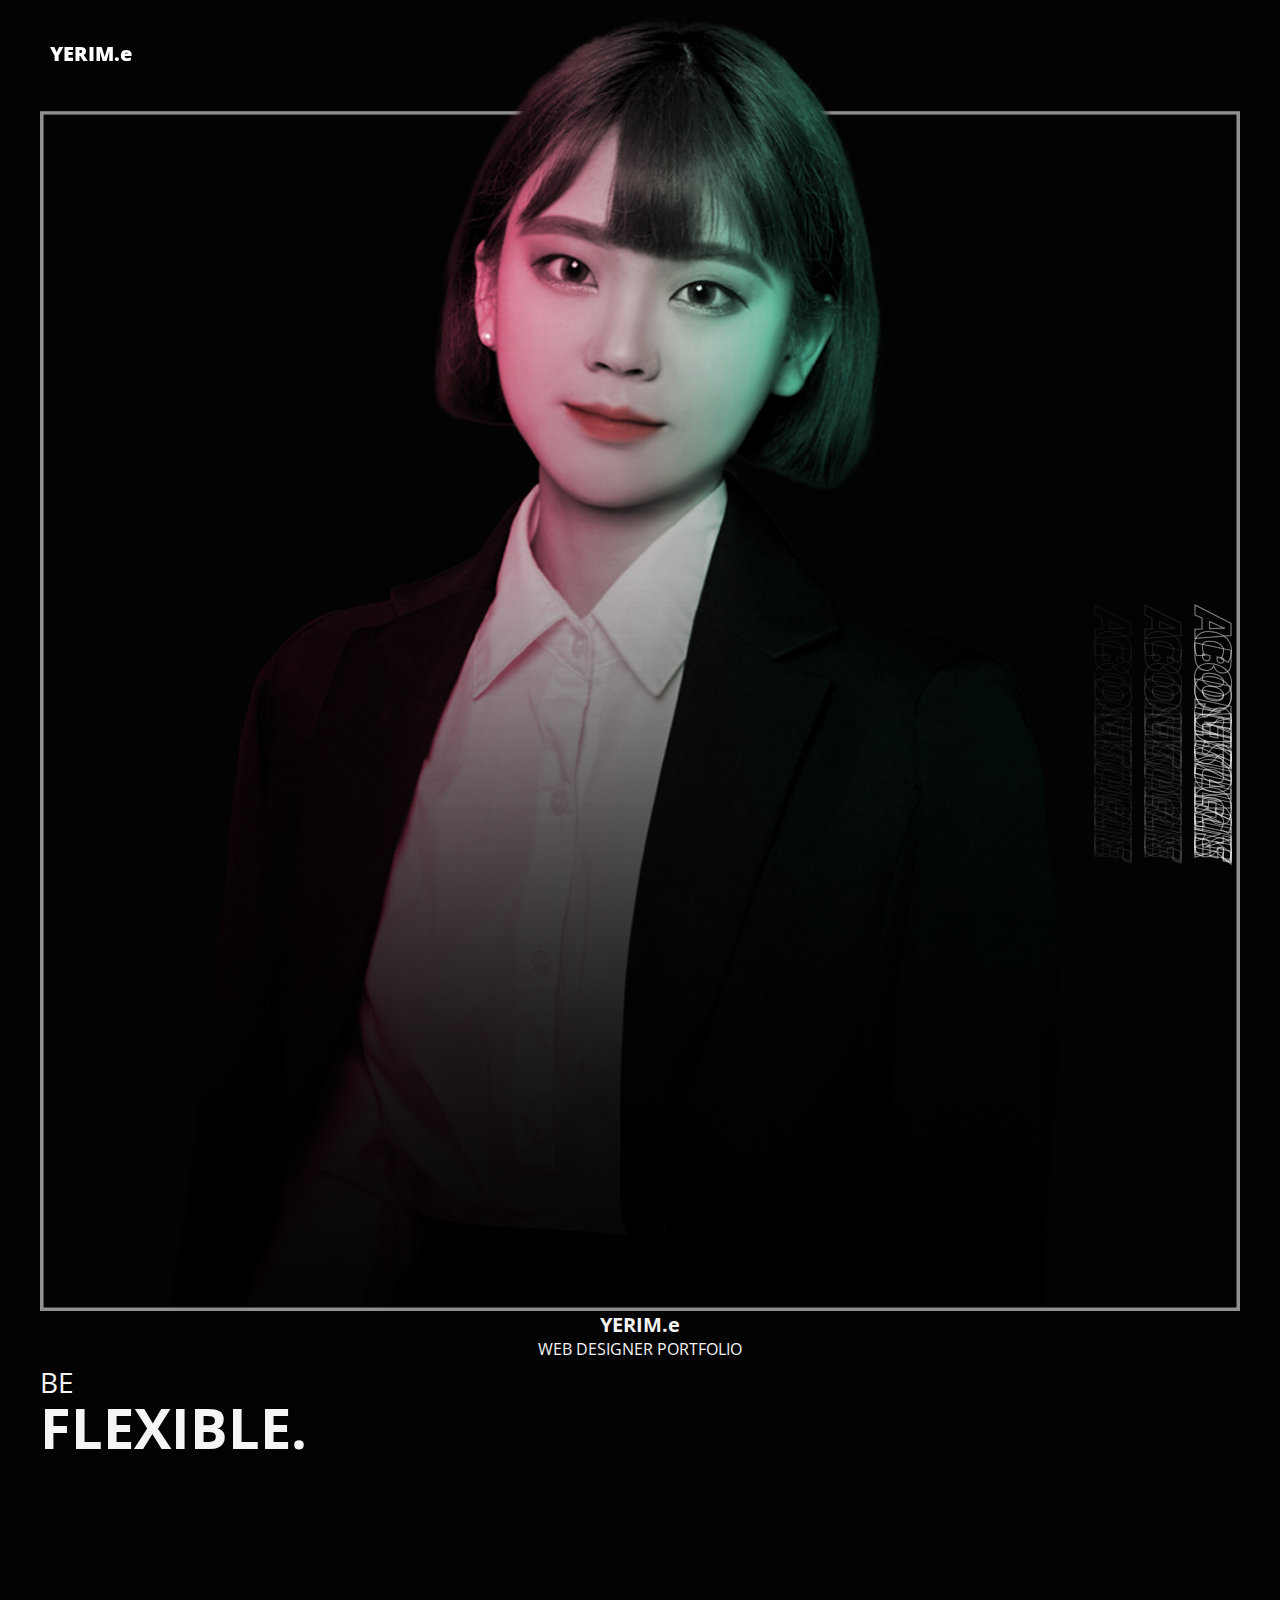
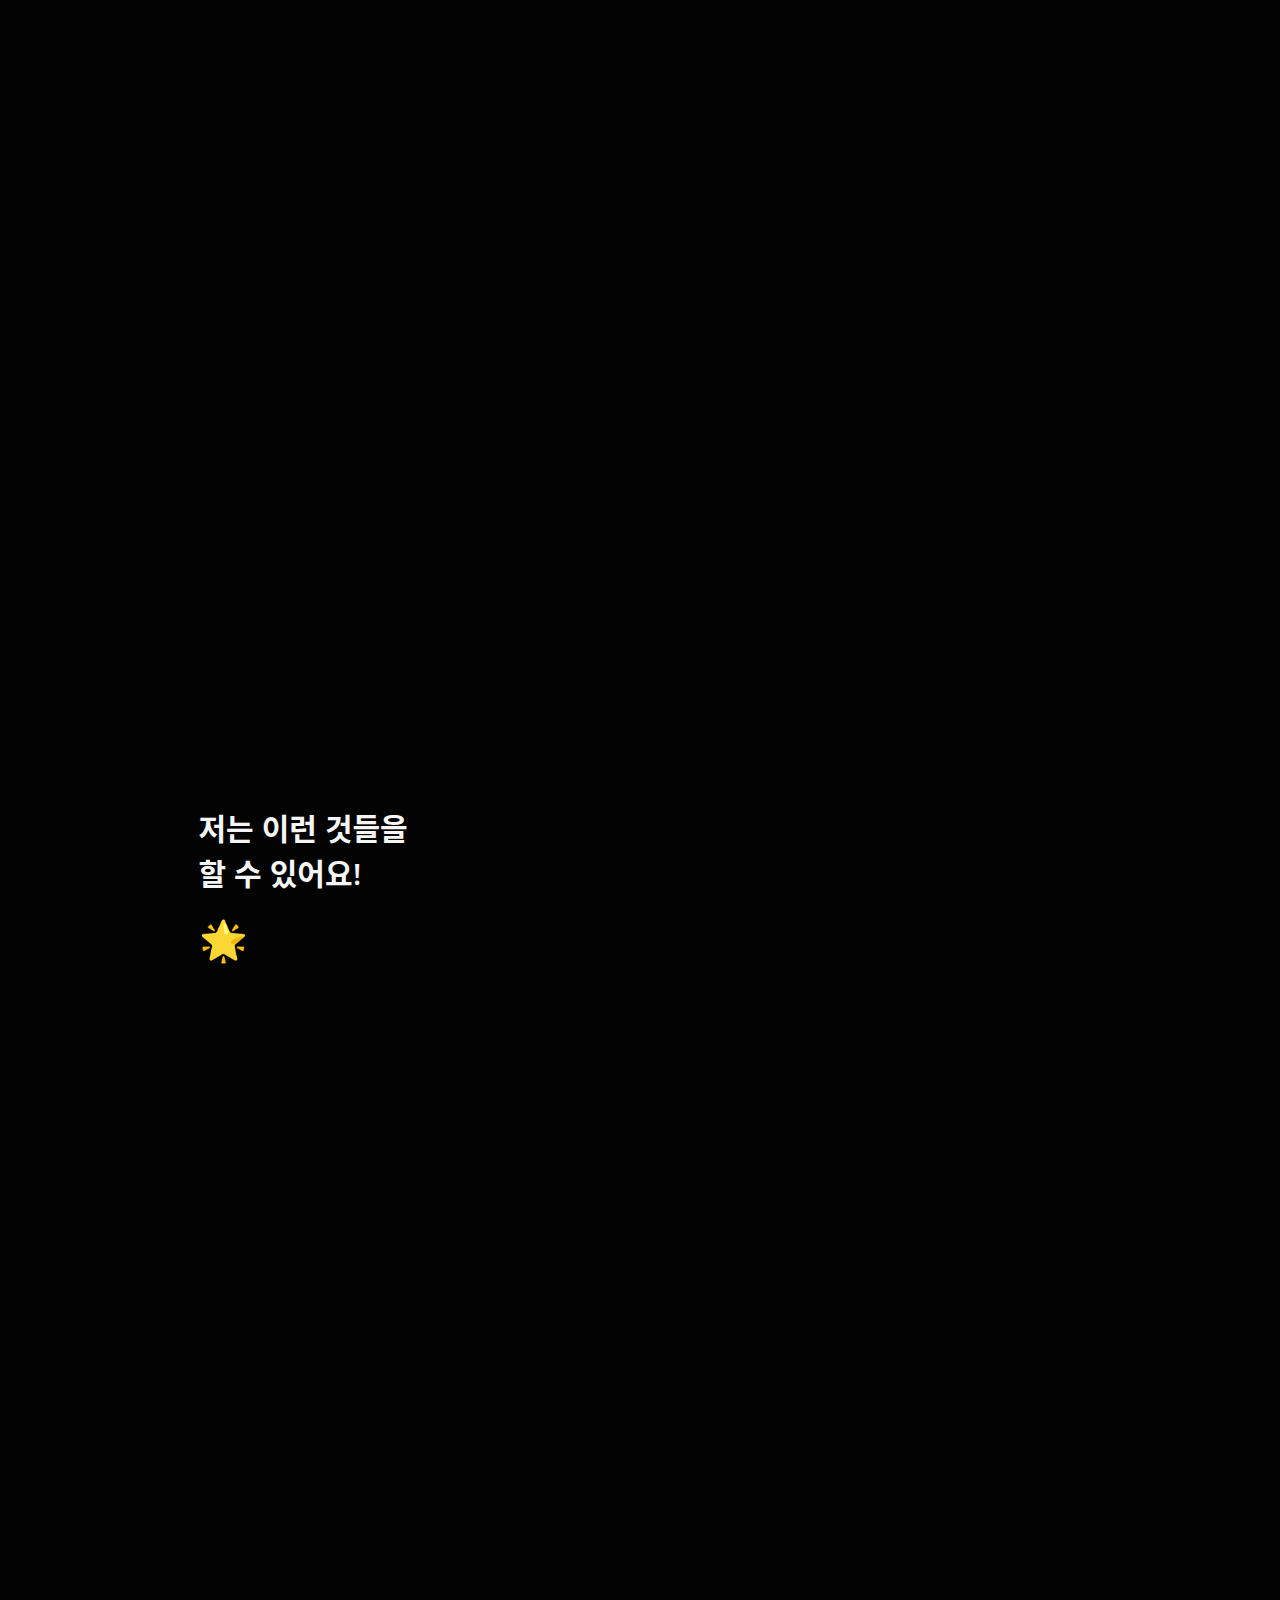
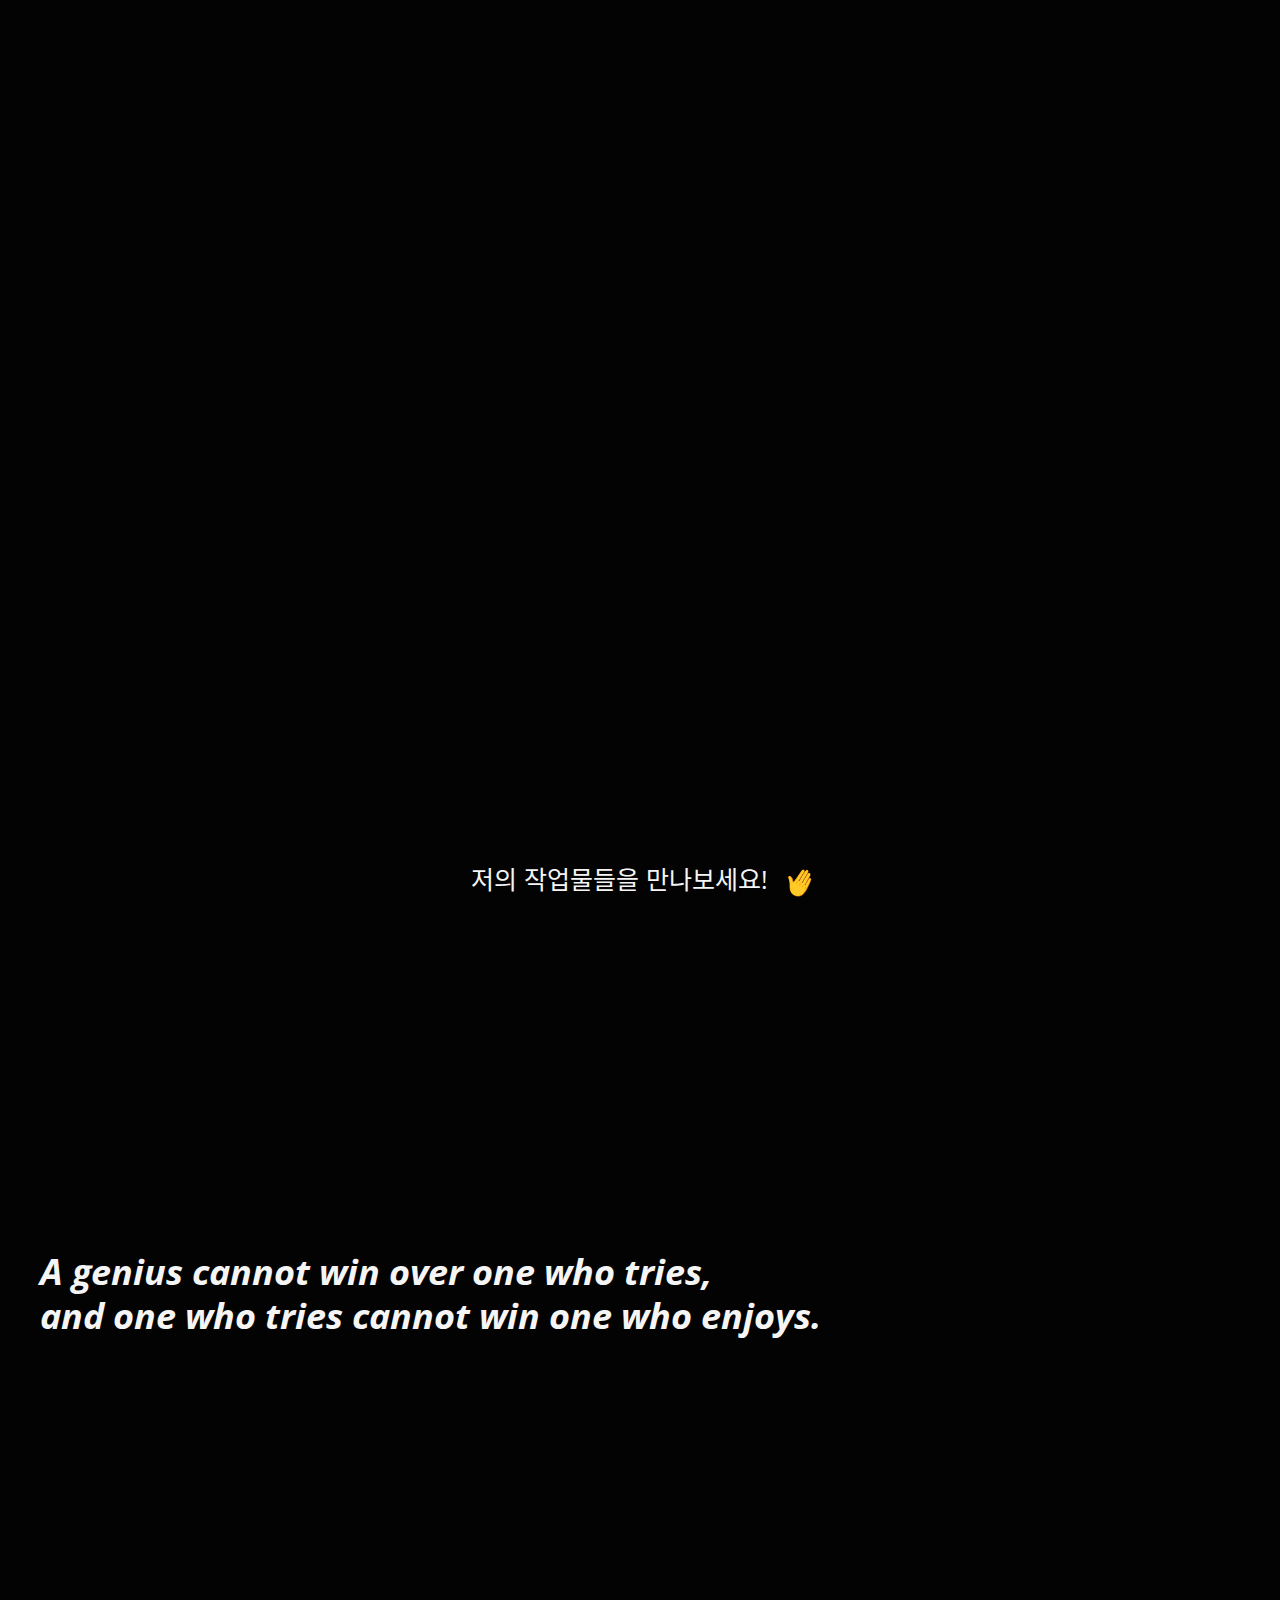
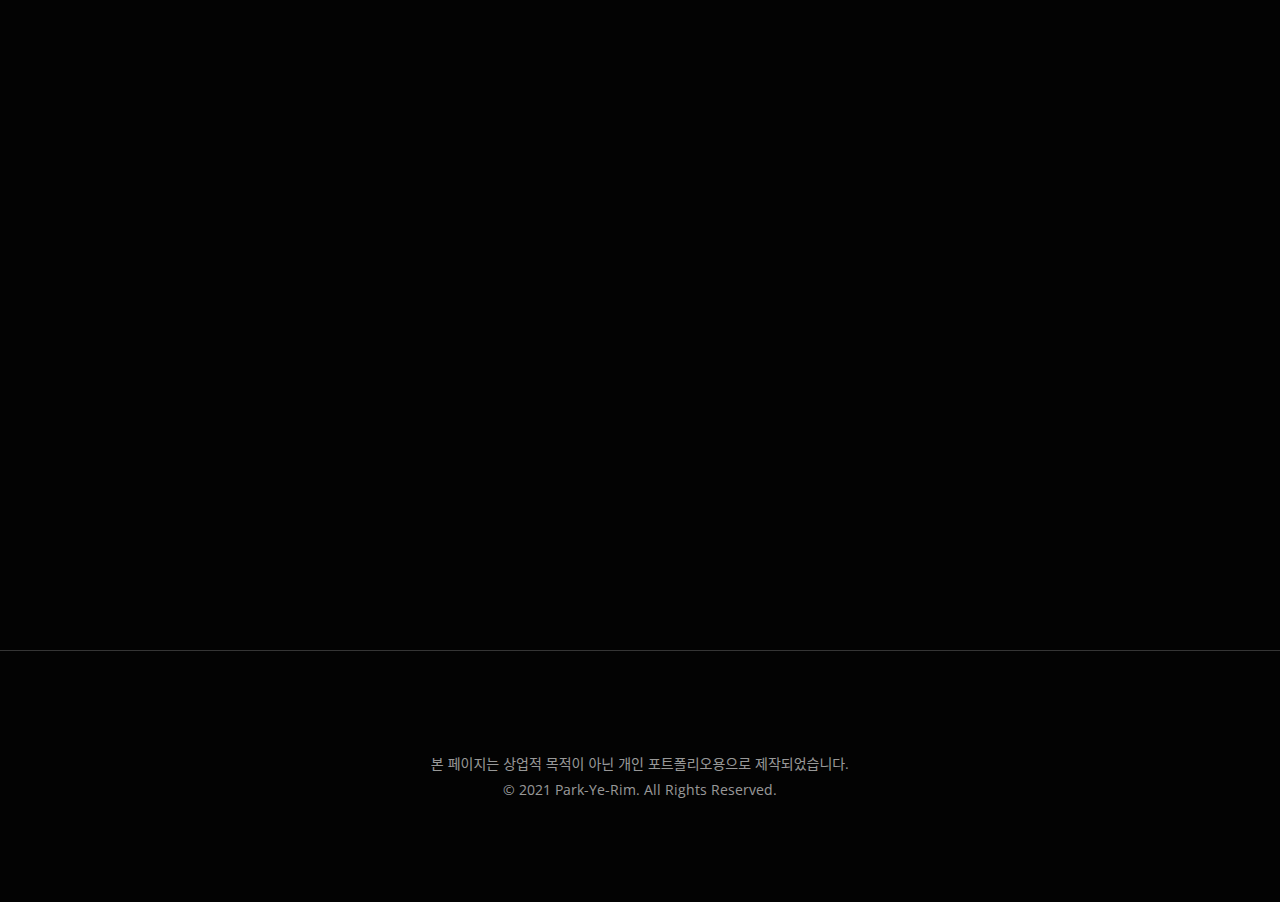
==== commit 176ff3eb: "링크 추가 및 애니메이션 추가" ====
--- a/index.html
+++ b/index.html
@@ -50,7 +50,7 @@
         <div class="sns-btn">
             <div class="dot flex flex-d-c flex-jc-c mb-s"><span></span><span></span><span></span><span></span><span></span></div>
             <ul class="sns flex flex-jc-c flex-ai-c">            
-                <li><a href="#"><i class="fab fa-instagram"></i></a></li>
+                <li><a target="_blank" href="https://www.instagram.com/y_e_r_i_m_e/"><i class="fab fa-instagram"></i></a></li>
                 <li><a target="_blank" href="https://github.com/Kimbangul"><i class="fab fa-github"></i></a></li>
                 <li><a href="mailto:highcolor_12@g.hongik.ac.kr"><i class="far fa-envelope"></i></i></a></li>
             </ul>
--- a/css/style.css
+++ b/css/style.css
@@ -543,7 +543,9 @@
       z-index: 3;
       opacity: 1;
       -webkit-transition: min-width 0.3s, opacity 0.5s;
-      transition: min-width 0.3s, opacity 0.5s; }
+      transition: min-width 0.3s, opacity 0.5s;
+      -webkit-animation: up-down-ani 1.7s ease-in-out 0s infinite alternate both;
+              animation: up-down-ani 1.7s ease-in-out 0s infinite alternate both; }
       #main > div.fp-tableCell div.con > div.main-img:hover {
         opacity: 0.4; }
       #main > div.fp-tableCell div.con > div.main-img > img {
@@ -666,7 +668,10 @@
     margin-bottom: 130px;
     -webkit-box-pack: center;
         -ms-flex-pack: center;
-            justify-content: center; }
+            justify-content: center;
+    opacity: 0;
+    -webkit-transition: opacity 0.7s 0s;
+    transition: opacity 0.7s 0s; }
     #about-me div.con > div.text-box .img-box > img {
       max-width: 300px; }
 #about-me div.con ul.career-list {
@@ -679,6 +684,10 @@
     list-style: disc; }
     #about-me div.con ul.career-list > li::before {
       display: inline-block; }
+#about-me.active div.con > div.text-box .img-box {
+  opacity: 1;
+  -webkit-transition: opacity 0.5s 0.5s;
+  transition: opacity 0.5s 0.5s; }
 #about-me.active div.con > div.text-box div.introduction > p {
   -webkit-animation: fade-up-transform 3s ease-in-out 0s 1 alternate backwards;
           animation: fade-up-transform 3s ease-in-out 0s 1 alternate backwards;
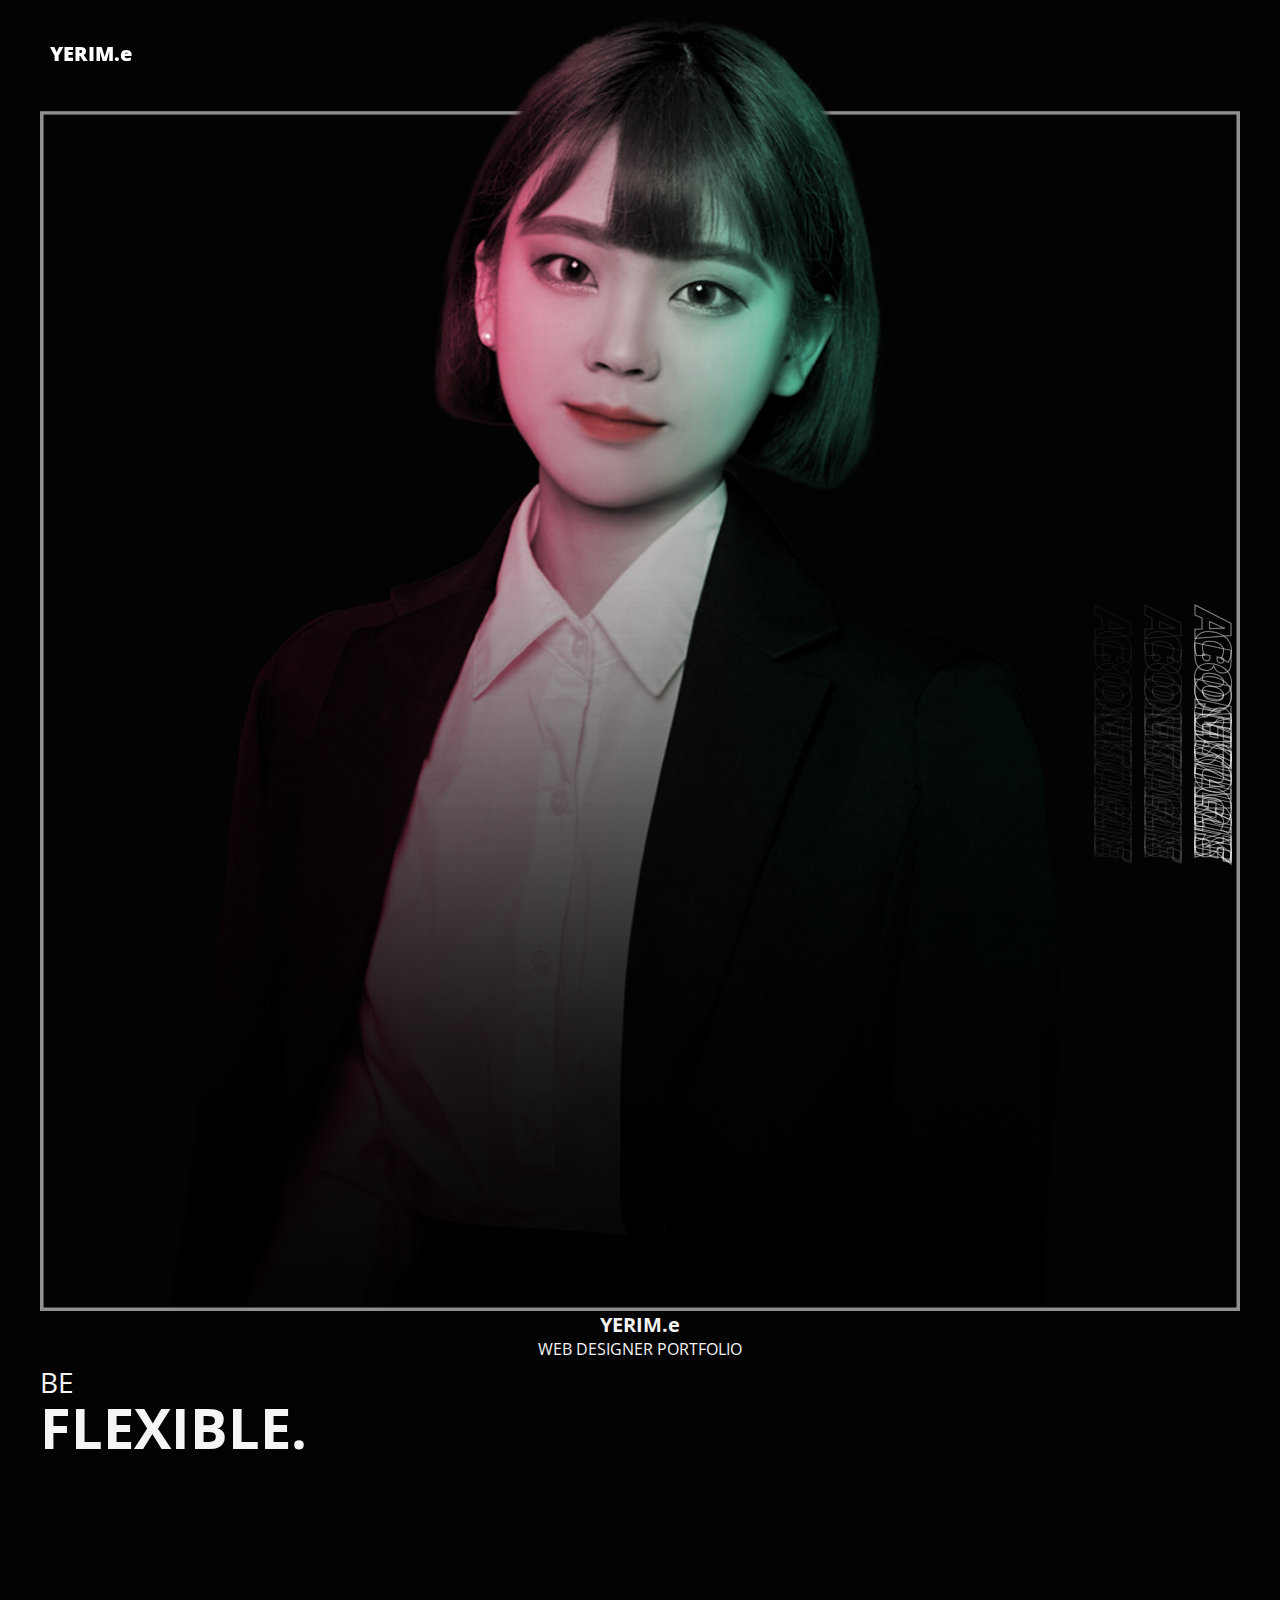
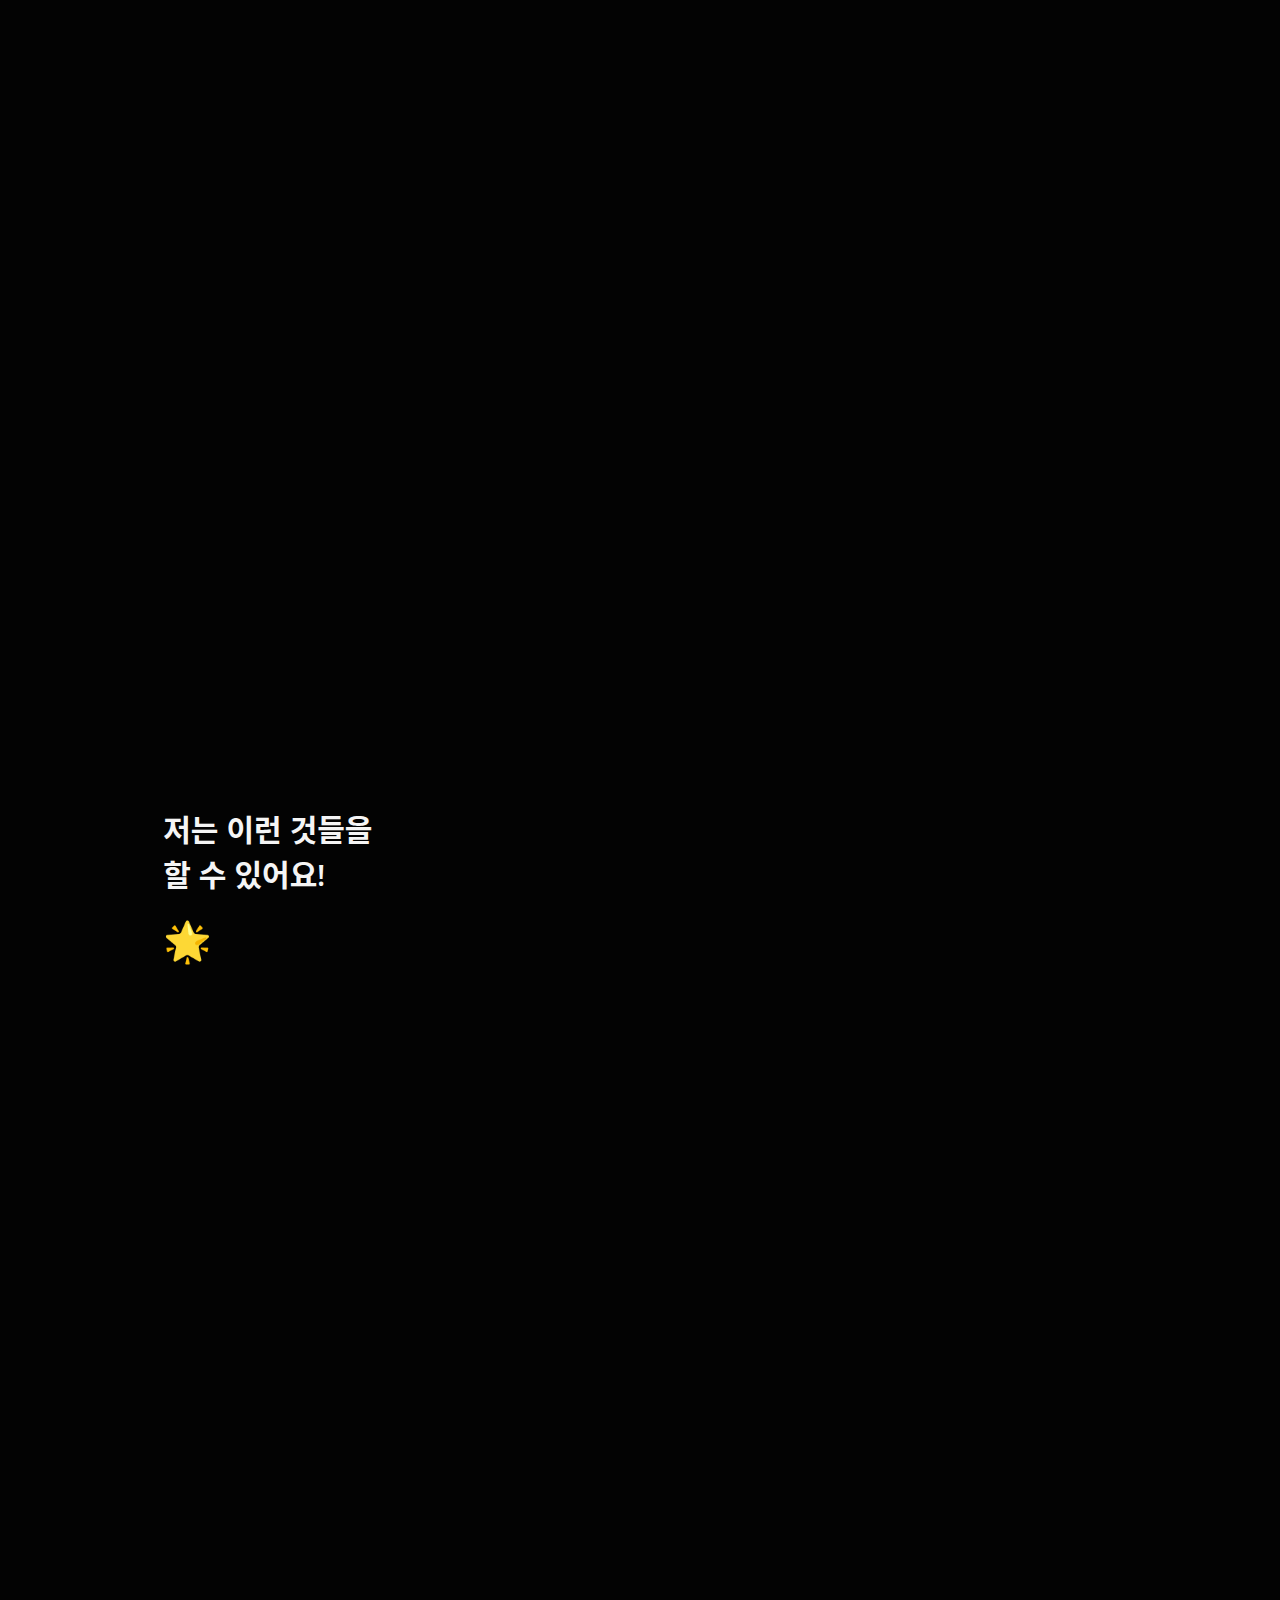
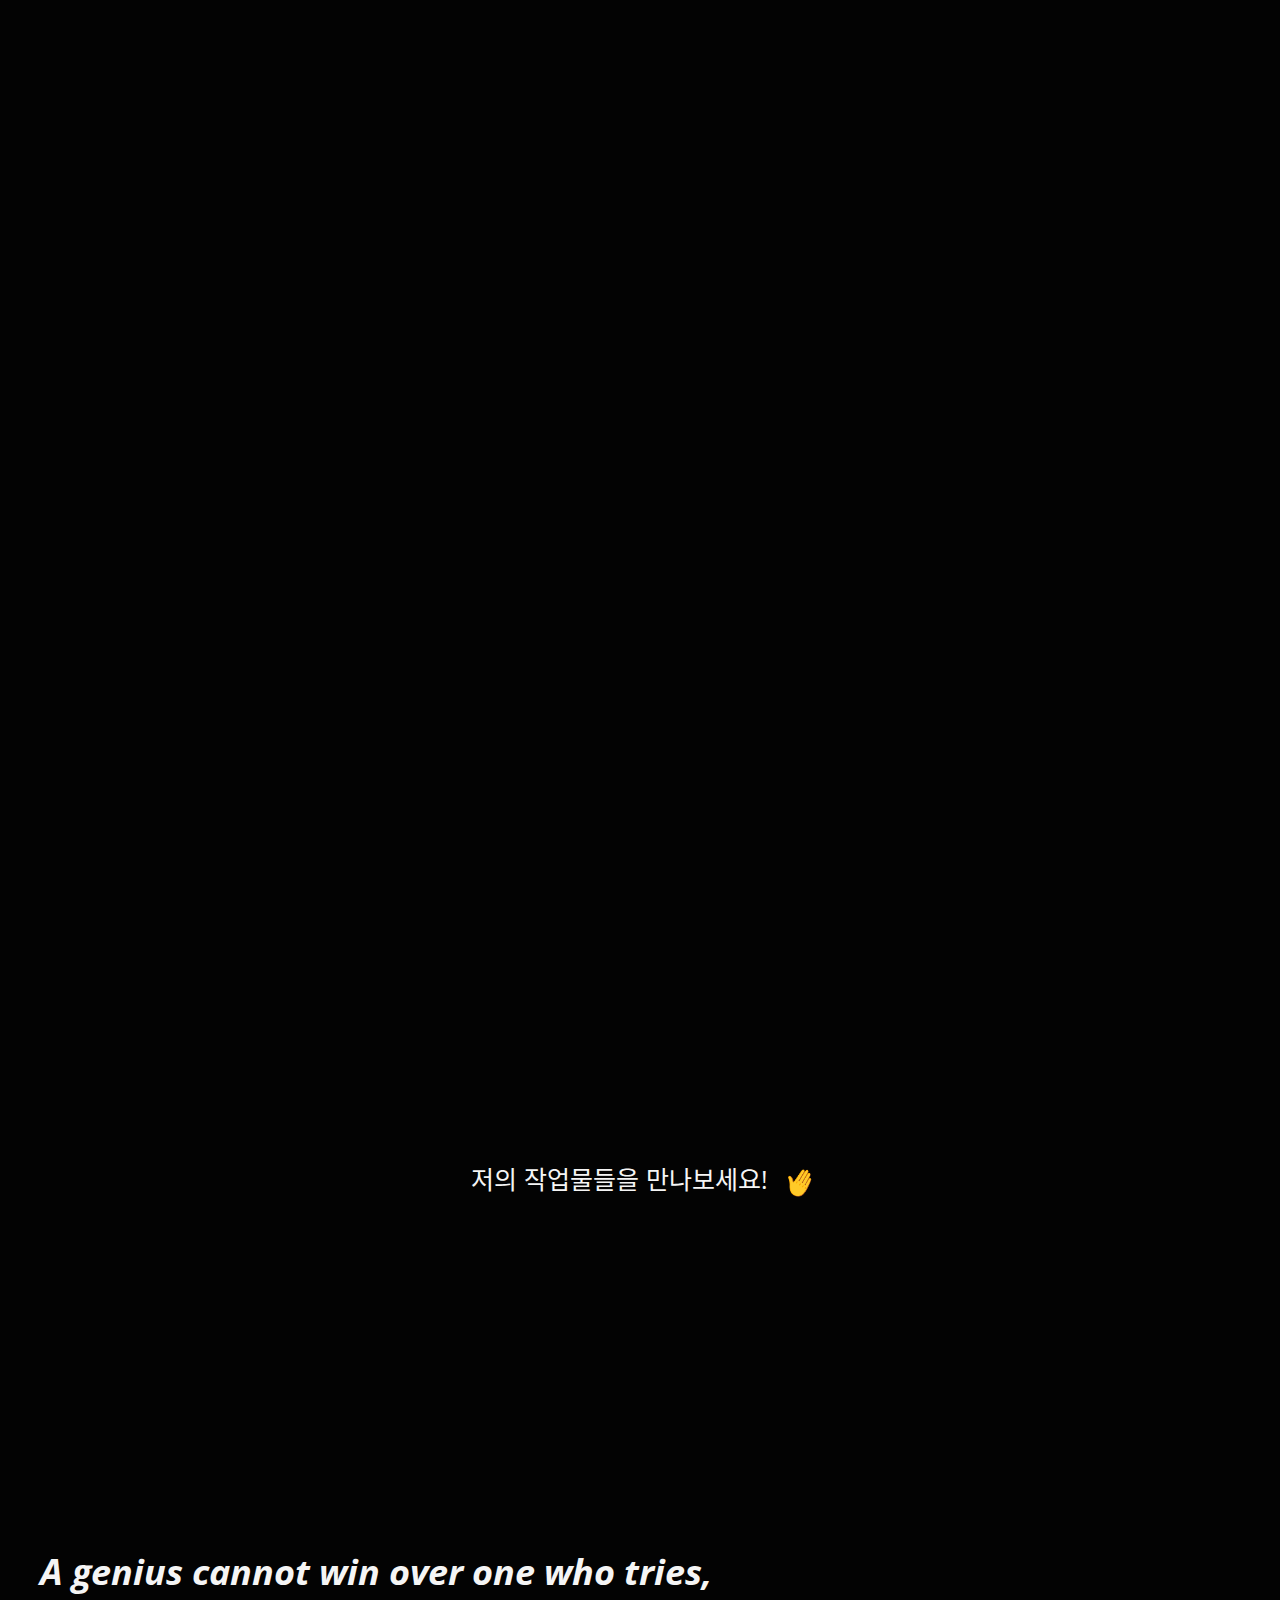
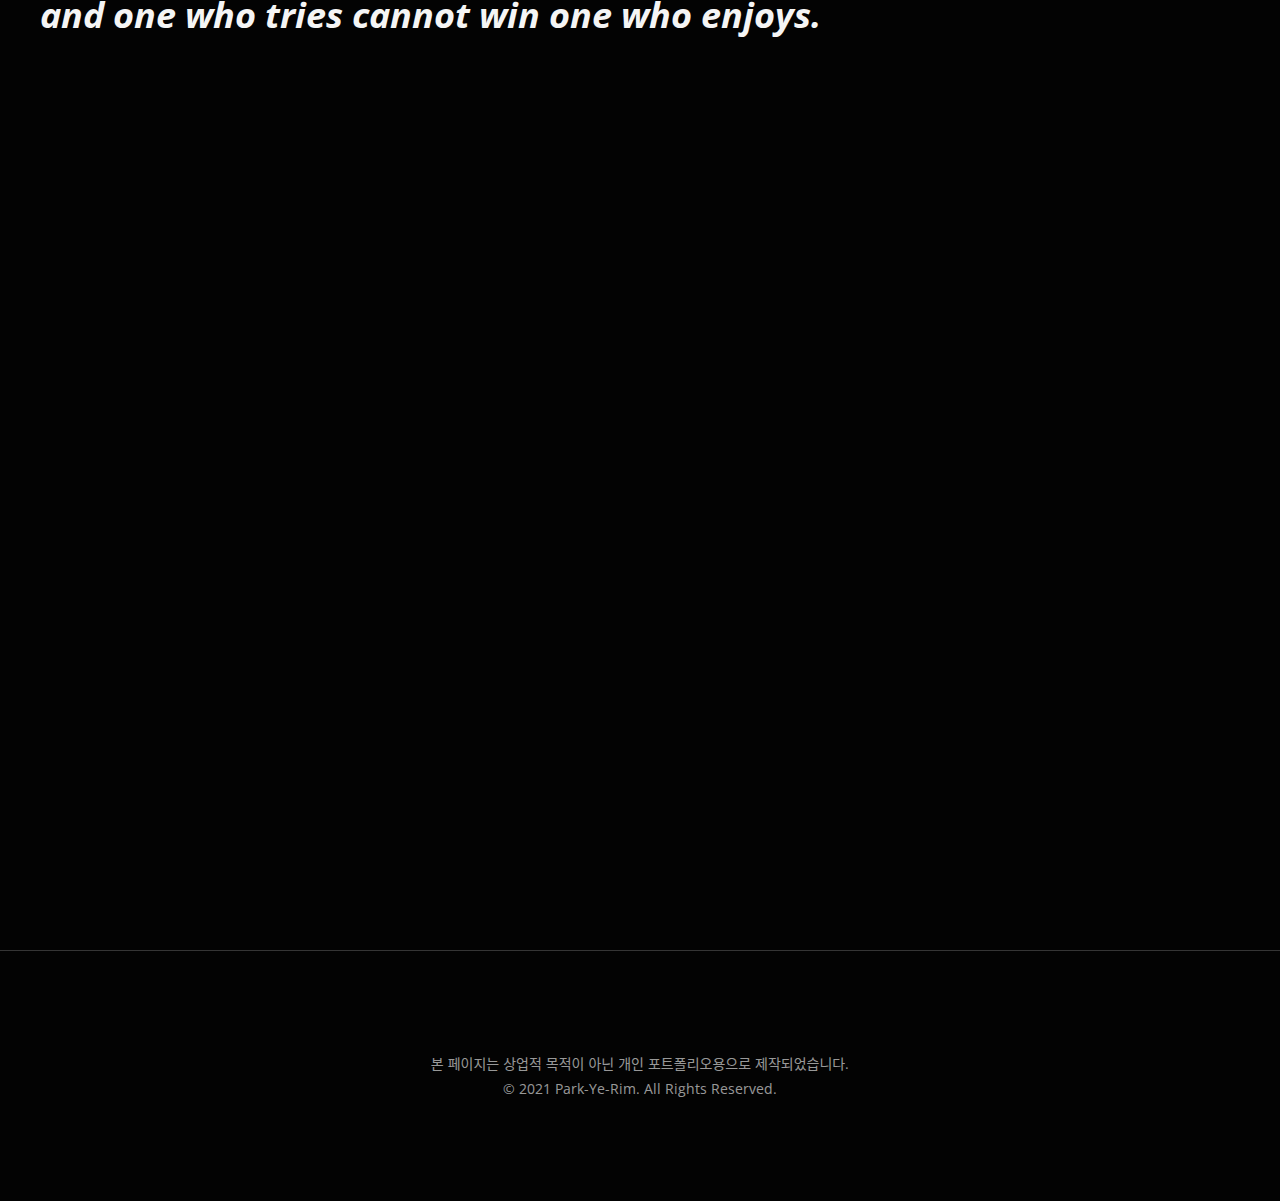
==== commit 9713fc6e: "포트폴리오 추가" ====
--- a/index.html
+++ b/index.html
@@ -3,7 +3,15 @@
 
 <head>
     <meta charset="UTF-8">
+    <meta name="google-site-verification" content="YxlqZ71uNOrnU5b6IEnjMCb7CYtdr-LeWdgBl6WlY5o" />
     <meta name="viewport" content="width=device-width, initial-scale=1.0">
+    <meta property="og:url" content="https://yerim-e.com/">
+    <meta property="og:title" content="YERIM.e">
+    <meta property="og:type" content="website">
+    <meta property="og:image" content="https://yerim-e.com/img/title-image.png">
+    <meta property="og:description" content="박예림 개인 포트폴리오 사이트입니다.">
+    <link rel="shortcut icon" href="icon.png" type="image/x-icon">
+    <link rel="icon" href="icon.png" type="image/x-icon">
     <title>YERIM.e</title>
 
     <!-- font -->
@@ -100,13 +108,13 @@
                      <div class="wrap flex flex-ai-c flex-jc-b">
                         <div class="introduction">
                             <p>
-                                안녕하세요, 신입 웹 퍼블리셔 <span class="bold">박예림</span>입니다. <br>
+                                안녕하세요, 웹 퍼블리셔 <span class="bold">박예림</span>입니다. <br>
                                흥미로운 것은 오래 기억됩니다. 저는 <span class="underline">재미있고, 기억에 남는 웹</span>을 만드는 것을 좋아합니다. <br>
                                특히 CSS와 Javascript를 이용해 모션을 주고, 동적인 화면을 구사하는 것에 관심이 많습니다. <br>                            
                                보는 사람들에게 하여금 브랜드를 기억시키고 가치를 높이는 것이 제 일이라고 생각합니다.<br>
                             </p>
                             <p>
-                               개발에도 관심이 있어 꾸준히 프로그래밍 스터디에 참여하며 개발 공부를 게을리하지 않고 있습니다.<br>
+                                개발에도 관심이 많아, 프로그래밍 스터디에 꾸준히 참여하며 추후 원활한 협업을 위한 발판을 마련중입니다.<br>
                                웹 개발은 혼자 하는 일이 아닌 만큼 사람들 간 <span class="underline">약속, 그리고 소통</span>이 중요하다고 생각합니다. <br>
                                유연한 소통을 할 수 있도록, <br class="mb-s"> 항상 경청하고 열린 자세로 임하는<br> 
                                <span class="bold">flexible</span>한 사람이 되겠습니다.
@@ -136,7 +144,7 @@
         </section>
         <!-- about me end -->
         <!-- skills start -->
-        <section id="skills" class="section ">           
+        <section id="skills"  class="section ">           
            <h2 class="section-title" data-section-title="SKILLS">
                SKILLS
             </h2>
@@ -149,7 +157,7 @@
                     <li>XD, Figma를 이용한 <br class="mb-s"> <span class="bold">UX/UI 설계와 프로토타이핑</span>이 가능합니다.</li>
                     <li>After effects를 이용한 <br class="mb-s"> <span class="bold">모션그래픽 제작 및 영상 편집</span>을 할 수 있습니다.</li>
                     <li>HTML5, CSS, Javascript, JQuery를 이용해 <br class="mb-s"> <span class="bold">웹 표준</span>을 지키며 <br><span class="bold">반응형 웹 퍼블리싱</span>을 할 수 있습니다.</li>
-                    <li><a target="_blank" href="https://meadow-touch-c48.notion.site/bc3f84e79c34469384c6bc478123a3aa?v=5abdf4640fac46d6921b154be551955f">그 외에 Python, C언어를 공부했고 <br class="mb-s"> 현재는 <span class="bold">Vue.js</span>를 공부하고 있습니다.</a></li>
+                    <li><a target="_blank" href="https://meadow-touch-c48.notion.site/bc3f84e79c34469384c6bc478123a3aa?v=5abdf4640fac46d6921b154be551955f">그 외에 Python, C언어를 공부했고 <br class="mb-s"> 현재는 <span class="bold">React.js와 Vue.js</span>를 공부하고 있습니다.</a></li>
 
                     
                 </ul>
@@ -184,6 +192,156 @@
                 WORK
              </h2>
              <div class="con">
+
+                <div class="slide work-wrap">
+                    <div class="work flex flex-jc-c flex-ai-c;">
+                        <div class="num mb-s">
+                            01
+                        </div>
+                        <div class="img-box">
+                            <img src="img/site08.png" alt="Import-H">
+                        </div>
+                        <div class="text-box flex flex-d-c flex-jc-c">
+                            
+
+                            <div class="title-con">
+                                <h3 class="site-title">Import-H</h3>
+                                 <h4 class="sub-title">팀 프로젝트</p></h4>
+                            </div>
+                            
+                            <ul class="tag-list">
+                                <li class="tag">기획 20%</li>
+                                <li class="tag">디자인 100%</li>
+                                <li class="tag">React</li>   
+                                <li class="tag">Styled-component</li>   
+                                <li class="tag">반응형</li>                             
+                            </ul>      
+                            
+                            <p>                                
+                                프론트엔드, 백엔드로 나누어 스터디 커뮤니티 사이트 제작을 진행 중입니다. <br>
+                                React.js와 관련 라이브러리를 이용하여 제작하였고 추후 디자인 보완 및 <br>
+                                기능 추가 후 배포까지 계획에 있습니다.
+                            </p>
+    
+                            <div class="link-box flex flex-ai-c">
+                                <a class="flex flex-ai-c flex-jc-c" href="https://github.com/import-H/frontend" target="_blank">Github 바로가기</a>
+                            </div>
+                        </div>
+    
+                    </div>
+                 </div>
+
+                <div class="slide work-wrap">
+                    <div class="work flex flex-jc-c flex-ai-c;">
+                        <div class="num mb-s">
+                            02
+                        </div>
+                        <div class="img-box">
+                            <img src="img/site07.png" alt="메모리안 사이트 리뉴얼">
+                        </div>
+                        <div class="text-box flex flex-d-c flex-jc-c">
+                            
+
+                            <div class="title-con">
+                                <h3 class="site-title">메모리안 사이트 리뉴얼</h3>
+                                 <h4 class="sub-title">기업 사이트 제작</p></h4>
+                            </div>
+                            
+                            <ul class="tag-list">
+                                <li class="tag">기획 100%</li>
+                                <li class="tag">디자인 100%</li>
+                                <li class="tag">그누보드</li>   
+                                <li class="tag">PC + Mobile</li>                             
+                            </ul>      
+                            
+                            <p>        
+                                유골보석 및 성형업을 통해 제품을 제작하는 기업의 사이트를 제작 진행중입니다. <br>                        
+                                판매 제품의 특성상, 방문 고객들이 두려움을 갖고 접근할 수 있기 때문에 <br>
+                                무겁지 않으면서도 고급스러운 분위기가 느껴질 수 있도록 기획하였습니다.
+                            </p>
+    
+                            <div class="link-box flex flex-ai-c">
+                                <a class="flex flex-ai-c flex-jc-c" href="http://modoommra.cafe24.com/new/" target="_blank">사이트 바로가기</a>
+                            </div>
+                        </div>
+    
+                    </div>
+                 </div>
+
+                <div class="slide work-wrap">
+                    <div class="work flex flex-jc-c flex-ai-c;">
+                        <div class="num mb-s">
+                            01
+                        </div>
+                        <div class="img-box">
+                            <img src="img/site05.png" alt="리파코리아 사이트 제작">
+                        </div>
+                        <div class="text-box flex flex-d-c flex-jc-c">
+                            
+
+                            <div class="title-con">
+                                <h3 class="site-title">리파코리아</h3>
+                                 <h4 class="sub-title">기업 사이트 제작</p></h4>
+                            </div>
+                            
+                            <ul class="tag-list">
+                                <li class="tag">기획 100%</li>
+                                <li class="tag">디자인 100%</li>
+                                <li class="tag">그누보드</li> 
+                                <li class="tag">PC + Mobile</li>                                
+                            </ul>      
+                            
+                            <p>                                
+                                코인과 서버, 클라우드 등 IT 기술을 다루는 회사의 이미지에 맞도록 <br>
+                                블랙과 화이트의 대비, 그라데이션과 애니메이션 효과를 이용하여 <br>
+                                세련된 느낌을 전달할 수 있도록 제작하고자 하였습니다.             
+                            </p>
+    
+                            <div class="link-box flex flex-ai-c">
+                                <a class="flex flex-ai-c flex-jc-c" href="http://ripa.ltd" target="_blank">사이트 바로가기</a>
+                            </div>
+                        </div>
+    
+                    </div>
+                 </div>
+
+                <div class="slide work-wrap">
+                    <div class="work flex flex-jc-c flex-ai-c;">
+                        <div class="num mb-s">
+                            01
+                        </div>
+                        <div class="img-box">
+                            <img src="img/site06.png" alt="건명테크 사이트 제작">
+                        </div>
+                        <div class="text-box flex flex-d-c flex-jc-c">
+                            
+
+                            <div class="title-con">
+                                <h3 class="site-title">건명테크</h3>
+                                 <h4 class="sub-title">회사 사이트 제작</p></h4>
+                            </div>
+                            
+                            <ul class="tag-list">
+                                <li class="tag">기획 100%</li>
+                                <li class="tag">디자인 100%</li>
+                                <li class="tag">그누보드</li>    
+                                <li class="tag">PC + Mobile</li>                             
+                            </ul>      
+                            
+                            <p>                    
+                                그누보드 솔루션을 이용해 (주)건명테크의 회사 사이트를 제작하였습니다. <br>        
+                                지나치게 무겁지 않으면서도 신뢰감을 줄 수 있는 회사의 이미지를 표현하기 위해 <br>
+                                블루와 그린의 그라데이션 컬러를 사용하여 감각적으로 디자인하고자 하였습니다.     
+                            </p>
+    
+                            <div class="link-box flex flex-ai-c">
+                                <a class="flex flex-ai-c flex-jc-c" href="http://xn--z69au0yv6quza.kr/" target="_blank">사이트 바로가기</a>
+                            </div>
+                        </div>
+    
+                    </div>
+                 </div>
+
                  <div class="slide work-wrap">
                     <div class="work flex flex-jc-c flex-ai-c;">
                         <div class="num mb-s">
@@ -372,8 +530,7 @@
                      <p>
                         즐기는 자를 이길 수 있는 사람은 없습니다. <br>
                         저에게는 퍼블리싱 업무가 즐거운 일입니다. <br class="mb-s"> 그리고 좋아하는 일을 잘 해내고 싶은 욕심이 있습니다.<br>
-                         <span class="bold underline">좋아하는 일을 즐기며 잘 해내는,</span><br>
-                        그런 <span class="bold underline">멋진 사람</span>이 되고 싶습니다.
+                         <span class="bold underline">좋아하는 일을 즐기며 잘 해내는,</span> 그런 <span class="bold underline">멋진 사람</span>이 되고 싶습니다.
                         </p>
                         <p>
                         오늘보다 내일 더 멋진 사람이 되도록 노력하는, <br>
